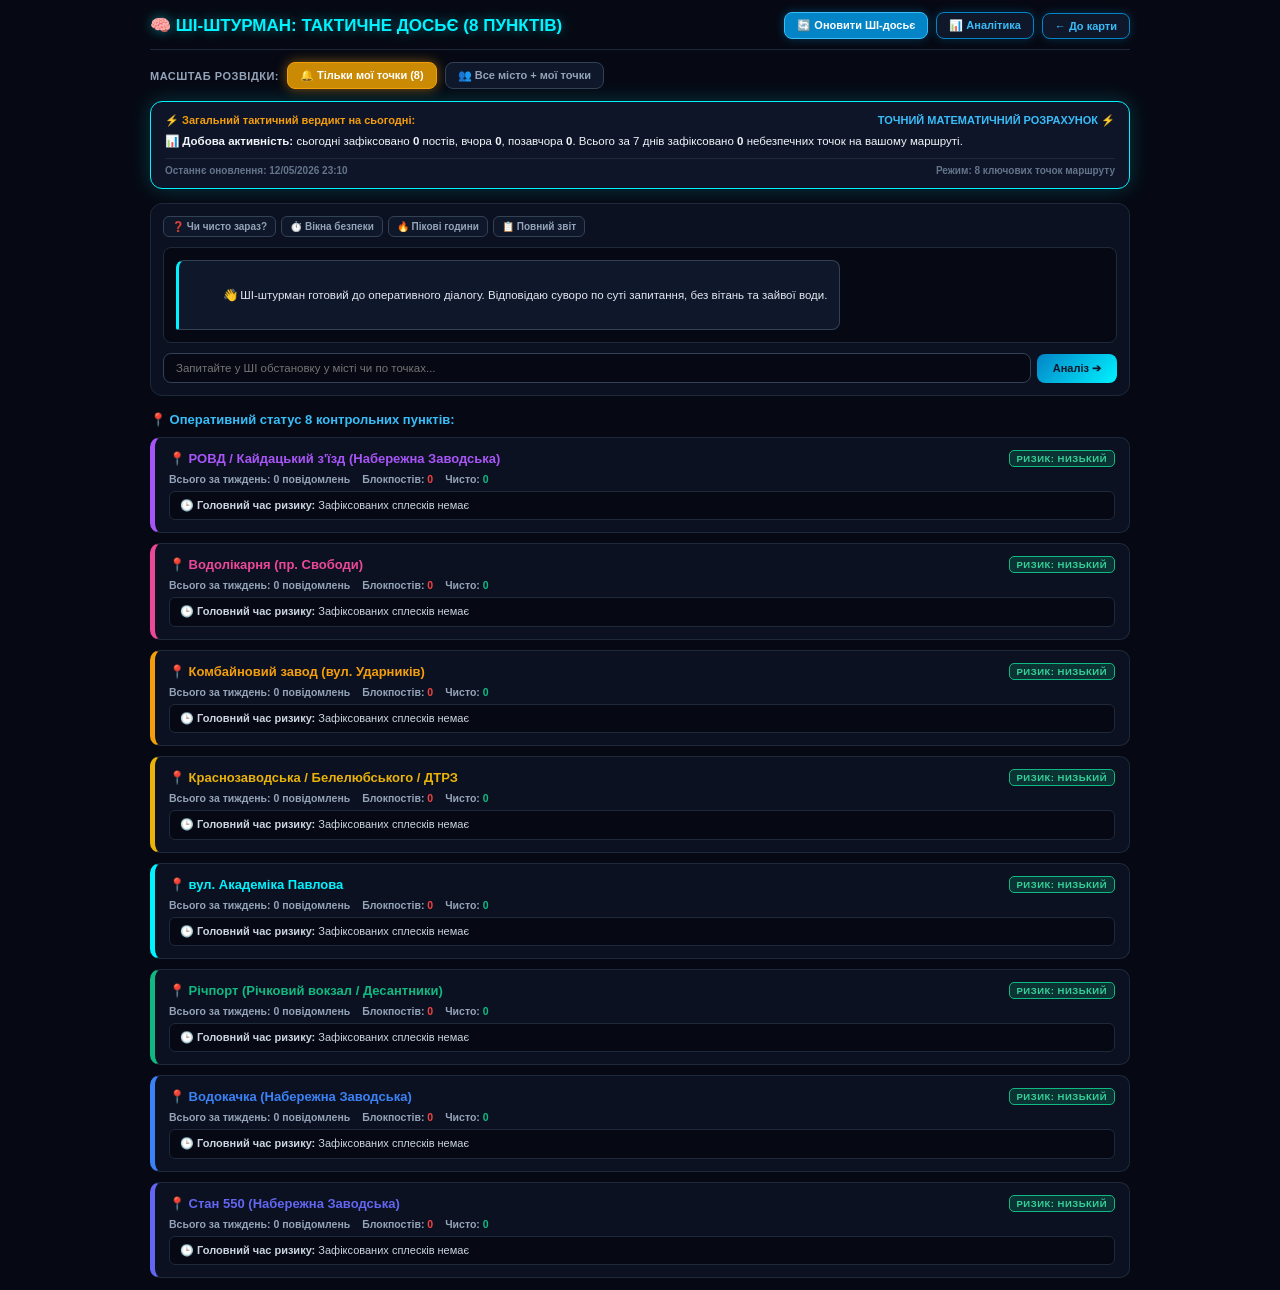
==== dossier.html @ 34578f44 "Update dossier.html" ====
<!DOCTYPE html>
<html lang="uk">
<head>
  <meta charset="UTF-8">
  <meta name="viewport" content="width=device-width, initial-scale=1.0">
  <title>ШІ-Штурман: Тактичне досьє — Дніпро</title>
  <style>
    * { margin: 0; padding: 0; box-sizing: border-box; }
    body {
      background: #060913;
      color: #e2e8f0;
      font-family: -apple-system, BlinkMacSystemFont, "Segoe UI", Roboto, sans-serif;
      padding: 12px;
      min-height: 100vh;
    }
    .container { max-width: 980px; margin: 0 auto; }

    /* ШАПКА */
    .hud-header {
      display: flex;
      justify-content: space-between;
      align-items: center;
      margin-bottom: 12px;
      border-bottom: 1px solid #1e293b;
      padding-bottom: 10px;
      flex-wrap: wrap;
      gap: 8px;
    }
    .hud-title {
      font-size: 17px;
      font-weight: 900;
      color: #00f3ff;
      text-shadow: 0 0 12px rgba(0, 243, 255, 0.45);
      display: flex;
      align-items: center;
      gap: 8px;
    }
    .head-actions {
      display: flex;
      gap: 8px;
      align-items: center;
      flex-wrap: wrap;
    }
    .btn-head-act {
      background: #0284c7;
      color: #fff;
      border: 1px solid #38bdf8;
      padding: 6px 12px;
      border-radius: 8px;
      font-size: 11px;
      font-weight: 800;
      cursor: pointer;
      box-shadow: 0 0 10px rgba(2, 132, 199, 0.4);
      transition: all 0.2s;
    }
    .btn-head-act:hover { background: #0369a1; }
    .btn-head-nav {
      background: #0f172a;
      color: #38bdf8;
      border: 1px solid #0284c7;
      padding: 6px 12px;
      border-radius: 8px;
      text-decoration: none;
      font-size: 11px;
      font-weight: 700;
      box-shadow: 0 0 10px rgba(2, 132, 199, 0.3);
      transition: all 0.2s;
    }
    .btn-head-nav:hover { background: #0284c7; color: #fff; }

    /* ПЕРЕМИКАЧ МАСШТАБУ РОЗВІДКИ */
    .scale-bar {
      display: flex;
      align-items: center;
      gap: 8px;
      margin-bottom: 12px;
      flex-wrap: wrap;
    }
    .scale-lbl {
      font-size: 11px;
      font-weight: 900;
      color: #94a3b8;
      letter-spacing: 0.5px;
    }
    .btn-scale-toggle {
      background: #0f172a;
      border: 1px solid #334155;
      color: #94a3b8;
      padding: 6px 12px;
      border-radius: 8px;
      font-size: 11px;
      font-weight: 800;
      cursor: pointer;
      transition: all 0.2s;
    }
    .btn-scale-toggle.active {
      background: #ca8a04;
      border-color: #f59e0b;
      color: #ffffff;
      box-shadow: 0 0 12px rgba(245, 158, 11, 0.5);
    }

    /* БАНЕР ВЕРДИКТУ */
    .verdict-banner {
      background: rgba(15, 23, 42, 0.95);
      border: 1.5px solid #00f3ff;
      border-radius: 12px;
      padding: 12px 14px;
      margin-bottom: 14px;
      box-shadow: 0 0 20px rgba(0, 243, 255, 0.2);
    }
    .verdict-top {
      display: flex;
      justify-content: space-between;
      align-items: center;
      font-size: 11px;
      font-weight: 900;
      margin-bottom: 6px;
      flex-wrap: wrap;
      gap: 6px;
    }
    .verdict-tag { color: #f59e0b; }
    .verdict-calc { color: #38bdf8; text-transform: uppercase; }
    .verdict-body {
      font-size: 11.5px;
      line-height: 1.5;
      color: #f1f5f9;
      margin-bottom: 8px;
    }
    .verdict-foot {
      display: flex;
      justify-content: space-between;
      font-size: 10px;
      font-weight: 700;
      color: #64748b;
      border-top: 1px solid #1e293b;
      padding-top: 6px;
    }

    /* ЧАТ З ШІ */
    .dossier-chat-card {
      background: #0b1120;
      border: 1px solid #1e293b;
      border-radius: 12px;
      padding: 12px;
      margin-bottom: 16px;
      display: flex;
      flex-direction: column;
      gap: 10px;
    }
    .chat-history-box {
      background: #060913;
      border: 1px solid #1e293b;
      border-radius: 8px;
      padding: 12px;
      max-height: 380px;
      overflow-y: auto;
      display: flex;
      flex-direction: column;
      gap: 8px;
    }
    .chat-bubble {
      padding: 8px 12px;
      border-radius: 8px;
      font-size: 11.5px;
      line-height: 1.5;
      max-width: 94%;
      white-space: pre-wrap;
      word-break: break-word;
    }
    .chat-bubble.user {
      align-self: flex-end;
      background: #0284c7;
      color: #fff;
      font-weight: 700;
      border-bottom-right-radius: 2px;
    }
    .chat-bubble.bot {
      align-self: flex-start;
      background: #0f172a;
      color: #e2e8f0;
      border: 1px solid #334155;
      border-left: 3px solid #00f3ff;
      border-bottom-left-radius: 2px;
    }
    .chat-bubble.bot.loading {
      color: #38bdf8;
      font-style: italic;
    }

    .chat-input-row {
      display: flex;
      gap: 6px;
      align-items: center;
    }
    .chat-input {
      flex: 1;
      background: #060913;
      border: 1px solid #334155;
      border-radius: 8px;
      color: #fff;
      padding: 8px 12px;
      font-size: 11.5px;
      outline: none;
    }
    .chat-input:focus { border-color: #00f3ff; }
    .btn-chat-send {
      background: linear-gradient(135deg, #0284c7 0%, #00f3ff 100%);
      border: none;
      color: #0f172a;
      padding: 8px 16px;
      border-radius: 8px;
      font-size: 11px;
      font-weight: 900;
      cursor: pointer;
      flex-shrink: 0;
    }

    .quick-chips-row {
      display: flex;
      gap: 5px;
      flex-wrap: wrap;
    }
    .quick-chip {
      background: #0f172a;
      border: 1px solid #334155;
      color: #94a3b8;
      padding: 4px 8px;
      border-radius: 6px;
      font-size: 10px;
      font-weight: 700;
      cursor: pointer;
      transition: all 0.15s;
    }
    .quick-chip:hover {
      border-color: #00f3ff;
      color: #00f3ff;
    }

    /* СПИСОК ТОЧОК МАРШРУТУ */
    .checkpoint-cards-list {
      display: flex;
      flex-direction: column;
      gap: 10px;
      margin-top: 10px;
    }
    .cp-card {
      background: #0b1120;
      border: 1px solid #1e293b;
      border-radius: 10px;
      padding: 12px 14px;
      border-left: 5px solid #00f3ff;
      display: flex;
      flex-direction: column;
      gap: 6px;
    }
    .cp-card-top {
      display: flex;
      justify-content: space-between;
      align-items: center;
      flex-wrap: wrap;
      gap: 6px;
    }
    .cp-card-title {
      font-size: 13px;
      font-weight: 900;
      color: #f8fafc;
    }
    .cp-risk-badge {
      font-size: 9.5px;
      font-weight: 900;
      padding: 2px 7px;
      border-radius: 5px;
      text-transform: uppercase;
      letter-spacing: 0.5px;
    }
    .risk-low { background: rgba(16, 185, 129, 0.2); color: #34d399; border: 1px solid #10b981; }
    .risk-mid { background: rgba(245, 158, 11, 0.2); color: #fbbf24; border: 1px solid #f59e0b; }
    .risk-high { background: rgba(239, 68, 68, 0.25); color: #f87171; border: 1px solid #ef4444; }

    .cp-stats-row {
      display: flex;
      gap: 12px;
      font-size: 10.5px;
      color: #94a3b8;
      font-weight: 700;
      flex-wrap: wrap;
    }
    .cp-peak-info {
      font-size: 11px;
      color: #cbd5e1;
      background: #060913;
      padding: 6px 10px;
      border-radius: 6px;
      border: 1px solid #1e293b;
      line-height: 1.4;
    }
  </style>
</head>
<body>
  <div class="container">
    <!-- ШАПКА -->
    <div class="hud-header">
      <div class="hud-title">🧠 ШІ-ШТУРМАН: ТАКТИЧНЕ ДОСЬЄ (8 ПУНКТІВ)</div>
      <div class="head-actions">
        <button class="btn-head-act" onclick="generateDossier(true)">🔄 Оновити ШІ-досьє</button>
        <a href="stats.html" class="btn-head-nav">📊 Аналітика</a>
        <a href="index.html" class="btn-head-nav">← До карти</a>
      </div>
    </div>

    <!-- МАСШТАБ РОЗВІДКИ -->
    <div class="scale-bar">
      <span class="scale-lbl">МАСШТАБ РОЗВІДКИ:</span>
      <button id="btnScaleRoute" class="btn-scale-toggle active" onclick="setScaleMode('route')">🔔 Тільки мої точки (8)</button>
      <button id="btnScaleCity" class="btn-scale-toggle" onclick="setScaleMode('city')">👥 Все місто + мої точки</button>
    </div>

    <!-- БАНЕР ЗАГАЛЬНОГО ВЕРДИКТУ -->
    <div class="verdict-banner">
      <div class="verdict-top">
        <span class="verdict-tag">⚡ Загальний тактичний вердикт на сьогодні:</span>
        <span class="verdict-calc">ТОЧНИЙ МАТЕМАТИЧНИЙ РОЗРАХУНОК ⚡</span>
      </div>
      <div id="verdictText" class="verdict-body">
        ⏳ Завантаження та розрахунок розвідданих...
      </div>
      <div class="verdict-foot">
        <span id="verdictTime">Останнє оновлення: --:--</span>
        <span id="verdictScope">Режим: 8 ключових точок маршруту</span>
      </div>
    </div>

    <!-- ІНТЕРАКТИВНИЙ ДІАЛОГ -->
    <div class="dossier-chat-card">
      <div class="quick-chips-row">
        <span class="quick-chip" onclick="sendQuickQuestion('Чи є засідки на моєму шляху зараз?')">❓ Чи чисто зараз?</span>
        <span class="quick-chip" onclick="sendQuickQuestion('Коли сьогодні найбезпечніше їхати?')">⏱️ Вікна безпеки</span>
        <span class="quick-chip" onclick="sendQuickQuestion('Які години пікового ризику на моєму маршруті?')">🔥 Пікові години</span>
        <span class="quick-chip" onclick="sendQuickQuestion('Дай повний розгорнутий тактичний звіт')">📋 Повний звіт</span>
      </div>

      <div class="chat-history-box" id="chatHistoryBox">
        <div class="chat-bubble bot">
          👋 ШІ-штурман готовий до оперативного діалогу. Відповідаю суворо по суті запитання, без вітань та зайвої води.
        </div>
      </div>

      <div class="chat-input-row">
        <input type="text" id="chatInput" class="chat-input" placeholder="Запитайте у ШІ обстановку у місті чи по точках..." onkeydown="if(event.key==='Enter') submitDossierChat()">
        <button class="btn-chat-send" onclick="submitDossierChat()">Аналіз ➔</button>
      </div>
    </div>

    <!-- 8 КЛЮЧОВИХ ТОЧОК МАРШРУТУ -->
    <div style="font-size:13px; font-weight:900; color:#38bdf8; margin:16px 0 8px;">
      📍 Оперативний статус 8 контрольних пунктів:
    </div>
    <div class="checkpoint-cards-list" id="checkpointCardsList"></div>
  </div>

  <script>
    const SECRET_KEY_HASH = "570984";
    const _VAULT_PREFIX = String.fromCharCode(65, 81, 46, 65, 98, 56, 82, 78, 54);

    const _VAULT_SHARDS = [
      ["I7GflB4phTHSa5jvsW", "72AcfGr11sjs1_hoz2-cwWvPvg"],
      ["JwJ0Vv6CzHDVFUo7BE", "ScSuZXXQ8nFcYU8_oyv5iMm5tg"],
      ["LV4FxthvBzZ3jap4gw", "ZRxUMdBofAY_ubrTUC3dsdQQWQ"],
      ["I02tModc-D4lUWmEOQ", "2V1aPe3gzgN9gVMepbaPTc32cg"],
      ["KlNja949szwleDzx6R", "vIVPxDxF4KhzayCXniYITnzf2Q"],
      ["KBaApbKgeUAX1lkLe9", "T9pg3squvGcd3Uy3xIZUeJ3O0Q"],
      ["LzCqOOJsr3_hlGuSSE", "ubUqSguaqoCKNibeZBYG2o_Z1Q"],
      ["Iacer5GOxzeOfSc5H_", "SFPmB7y6xz-HXGE_aP8fBnipUw"],
      ["LV84HLeL7c8CXmqSXl", "vyDa4M-1uqkQT-LlJpDgJ3sfqA"],
      ["I2d17d2VpDXpzxEPKh", "tzBWtRt4bN62lifvrufLg3dptg"]
    ];

    function verifyGeminiAuthorization(forcePrompt = false) {
      const savedAuth = localStorage.getItem("radar_gemini_unlocked");
      if (savedAuth === SECRET_KEY_HASH && !forcePrompt) return true;
      const entered = prompt("🔐 Введіть пароль для активації ШІ-штурмана:\n(Підказка: телефон батьків)");
      if (entered === SECRET_KEY_HASH) {
        localStorage.setItem("radar_gemini_unlocked", SECRET_KEY_HASH);
        return true;
      } else if (entered !== null) {
        alert("❌ Невірний пароль! Доступ до ШІ заблоковано.");
      }
      return false;
    }

    function getDecryptedGeminiPool() {
      if (localStorage.getItem("radar_gemini_unlocked") !== SECRET_KEY_HASH) return [];
      const builtins = _VAULT_SHARDS.map(shard => _VAULT_PREFIX + shard.join(''));
      const rawStored = localStorage.getItem("gemini_api_key") || "";
      const customKeys = rawStored.split(/[,;\s]+/).map(k => k.trim()).filter(k => k.length > 20);
      return [...new Set([...builtins, ...customKeys])];
    }

    const FIREBASE_ARCHIVE_URL = "https://dnepr-radar-2026-alexx-default-rtdb.europe-west1.firebasedatabase.app/stats_archive.json";
    let rawArchive = [];
    let scaleMode = localStorage.getItem("dossier_scale_mode") || "route";

    const TARGET_CHECKPOINTS = [
      { id: "kaidak_rovd", name: "РОВД / Кайдацький з'їзд", fullName: "РОВД / Кайдацький з'їзд (Набережна Заводська)", regex: /(?:кайдак|кайдацька|з'їзд.*кайдак|съезд.*кайдак|ровд.*заводськ)/i, color: "#a855f7" },
      { id: "vodolechebnitsa", name: "Водолікарня", fullName: "Водолікарня (пр. Свободи)", regex: /(?:водолечеб|водолікарн|водогрязелечеб)/i, color: "#ec4899" },
      { id: "kombainoviy", name: "Комбайновий", fullName: "Комбайновий завод (вул. Ударників)", regex: /(?:комбайн|ударник)/i, color: "#f59e0b" },
      { id: "krasnozavodska", name: "Краснозаводська", fullName: "Краснозаводська / Белелюбського / ДТРЗ", regex: /(?:белелюб|краснозавод|дтрз)/i, color: "#eab308" },
      { id: "pavlova", name: "вул. Павлова", fullName: "вул. Академіка Павлова", regex: /(?:академика\s*павлова|академіка\s*павлова|\bпавлова\b)/i, color: "#00f3ff" },
      { id: "rechport", name: "Річпорт", fullName: "Річпорт (Річковий вокзал / Десантники)", regex: /(?:речпорт|річпорт|речной\s*вокзал|річковий\s*вокзал|десантник)/i, color: "#10b981" },
      { id: "vodokachka", name: "Водокачка", fullName: "Водокачка (Набережна Заводська)", regex: /(?:водокачк)/i, color: "#3b82f6" },
      { id: "stan_550", name: "Стан 550", fullName: "Стан 550 (Набережна Заводська)", regex: /(?:стан\s*550|стан550)/i, color: "#6366f1" }
    ];

    function isArchiveSpam(text) {
      if (!text) return false;
      const t = text.toLowerCase();
      const spamWords = [
        "поддержите", "поддержка", "покупка бота", "покупка", "репост",
        "сделайте репост", "пригласите друзей", "поделитесь ссылкой",
        "продолжать работу", "улучшать функционал", "развивать проект",
        "ссылка на бота", "описании группы", "описании канала", "группа вам полезна",
        "напоминаем", "у нас есть бот", "бот с картой", "пробный доступ",
        "события живут", "метки появляются", "без отдельных приложений",
        "бесплатный пробный", "подписчик", "всё прямо в telegram",
        "наш бот", "t.me/", "http://", "https://"
      ];
      return spamWords.some(w => t.includes(w));
    }

    function checkIsReportClean(rep) {
      if (!rep) return false;
      if (rep.is_clean === true) return true;
      const txt = ((rep.text || "") + " " + (rep.raw_text || "")).toLowerCase();
      if (/(?:не\s*норм|не\s*чисто|не\s*спок)/i.test(txt)) return false;
      return /(?:чисто|спокійно|спокойно|зелено|вільно|свободно|пусто|\bнорм\b|\bнормально\b|\bнормик\b)/i.test(txt);
    }

    function setScaleMode(mode) {
      scaleMode = mode;
      localStorage.setItem("dossier_scale_mode", mode);
      document.getElementById("btnScaleRoute").classList.toggle("active", mode === 'route');
      document.getElementById("btnScaleCity").classList.toggle("active", mode === 'city');
      document.getElementById("verdictScope").innerText = mode === 'route' ? "Режим: 8 ключових точок маршруту" : "Режим: Все місто + мій маршрут";
      calculateTacticalVerdict();
      renderCheckpointCards();
    }

    async function executeGemini(promptText) {
      if (!verifyGeminiAuthorization()) throw new Error("ШІ заблоковано.");
      const apiKeys = getDecryptedGeminiPool();
      if (apiKeys.length === 0) throw new Error("Немає доступних ключів Gemini.");

      const models = ['gemini-3.8-flash', 'gemini-3.5-flash-lite', 'gemini-3.5-flash'];
      let lastErr = null;

      for (const k of apiKeys) {
        for (const m of models) {
          try {
            const controller = new AbortController();
            const timeoutId = setTimeout(() => controller.abort(), 8000);
            const url = `https://generativelanguage.googleapis.com/v1beta/models/${m}:generateContent?key=${k}`;
            const res = await fetch(url, {
              method: "POST",
              headers: { "Content-Type": "application/json" },
              body: JSON.stringify({
                contents: [{ role: "user", parts: [{ text: promptText }] }],
                generationConfig: { temperature: 0.15 }
              }),
              signal: controller.signal
            });
            clearTimeout(timeoutId);
            if (res.ok) {
              const data = await res.json();
              const reply = data.candidates?.[0]?.content?.parts?.[0]?.text;
              if (reply) return { model: m, reply: reply };
            } else {
              const errObj = await res.json().catch(() => ({}));
              lastErr = errObj.error?.message || `HTTP ${res.status}`;
            }
          } catch(e) {
            lastErr = e.name === 'AbortError' ? 'Таймаут (8с)' : e.message;
          }
        }
      }
      throw new Error(lastErr || "Вичерпано ліміт ключів.");
    }

    function calculateTacticalVerdict() {
      const now = Date.now();
      const nowDate = new Date();
      const todayStart = new Date(nowDate.getFullYear(), nowDate.getMonth(), nowDate.getDate()).getTime();
      const yesterdayStart = todayStart - 86400000;
      const beforeYesterdayStart = todayStart - 86400000 * 2;
      const weekStart = todayStart - 86400000 * 6;

      const validDangerReports = rawArchive.filter(r => !checkIsReportClean(r));

      let relevantReports = validDangerReports;
      if (scaleMode === 'route') {
        relevantReports = validDangerReports.filter(r => {
          const txt = ((r.text || "") + " " + (r.address || "")).toLowerCase();
          return TARGET_CHECKPOINTS.some(t => t.regex.test(txt));
        });
      }

      const todayReports = relevantReports.filter(r => r.time >= todayStart);
      const yesterdayReports = relevantReports.filter(r => r.time >= yesterdayStart && r.time < todayStart);
      const beforeYesterdayReports = relevantReports.filter(r => r.time >= beforeYesterdayStart && r.time < yesterdayStart);
      const weekReports = relevantReports.filter(r => r.time >= weekStart);

      document.getElementById("verdictText").innerHTML = `
        📊 <b>Добова активність:</b> сьогодні зафіксовано <b>${todayReports.length}</b> постів, вчора <b>${yesterdayReports.length}</b>, позавчора <b>${beforeYesterdayReports.length}</b>. 
        Всього за 7 днів зафіксовано <b>${weekReports.length}</b> небезпечних точок ${scaleMode === 'route' ? 'на вашому маршруті' : 'по всьому місту'}.
      `;

      const d = new Date();
      const timeStr = String(d.getHours()).padStart(2, '0') + ":" + String(d.getMinutes()).padStart(2, '0');
      const dateStr = d.toLocaleDateString([], { day:'2-digit', month:'2-digit', year:'numeric' });
      document.getElementById("verdictTime").innerText = `Останнє оновлення: ${dateStr} ${timeStr}`;
    }

    function renderCheckpointCards() {
      const listEl = document.getElementById("checkpointCardsList");
      if (!listEl) return;
      listEl.innerHTML = "";

      const now = Date.now();
      const weekStart = now - (7 * 86400000);

      TARGET_CHECKPOINTS.forEach(t => {
        const matches = rawArchive.filter(r => {
          if (r.time < weekStart) return false;
          const txt = ((r.text || "") + " " + (r.address || "")).toLowerCase();
          return t.regex.test(txt);
        });

        const dangerMatches = matches.filter(r => !checkIsReportClean(r));
        const totalDanger = dangerMatches.length;

        let riskLevel = "НИЗЬКИЙ";
        let riskClass = "risk-low";
        if (totalDanger >= 8) {
          riskLevel = "ВИСОКИЙ";
          riskClass = "risk-high";
        } else if (totalDanger >= 3) {
          riskLevel = "СЕРЕДНІЙ";
          riskClass = "risk-mid";
        }

        const hourDistribution = new Array(24).fill(0);
        dangerMatches.forEach(r => {
          const h = new Date(r.time).getHours();
          hourDistribution[h]++;
        });

        let peakH = -1, peakV = 0;
        hourDistribution.forEach((cnt, idx) => {
          if (cnt > peakV) { peakV = cnt; peakH = idx; }
        });

        const peakDisplay = peakV > 0 
          ? `${String(peakH).padStart(2,'0')}:00–${String((peakH+1)%24).padStart(2,'0')}:00 (фіксацій: ${peakV})` 
          : "Зафіксованих сплесків немає";

        listEl.innerHTML += `
          <div class="cp-card" style="border-left-color:${t.color};">
            <div class="cp-card-top">
              <span class="cp-card-title" style="color:${t.color};">📍 ${t.fullName}</span>
              <span class="cp-risk-badge ${riskClass}">РИЗИК: ${riskLevel}</span>
            </div>
            <div class="cp-stats-row">
              <span>Всього за тиждень: <b>${matches.length}</b> повідомлень</span>
              <span>Блокпостів: <b style="color:#ef4444;">${totalDanger}</b></span>
              <span>Чисто: <b style="color:#10b981;">${matches.length - totalDanger}</b></span>
            </div>
            <div class="cp-peak-info">
              🕒 <b>Головний час ризику:</b> ${peakDisplay}
            </div>
          </div>
        `;
      });
    }

    function sendQuickQuestion(txt) {
      document.getElementById("chatInput").value = txt;
      submitDossierChat();
    }

    async function submitDossierChat() {
      const input = document.getElementById("chatInput");
      const userQuestion = input.value.trim();
      if (!userQuestion) return;

      input.value = "";
      const chatBox = document.getElementById("chatHistoryBox");

      const userBubble = document.createElement("div");
      userBubble.className = "chat-bubble user";
      userBubble.innerText = userQuestion;
      chatBox.appendChild(userBubble);

      const loadingBubble = document.createElement("div");
      loadingBubble.className = "chat-bubble bot loading";
      loadingBubble.innerText = "🧠 ШІ аналізує дорожню ситуацію...";
      chatBox.appendChild(loadingBubble);
      chatBox.scrollTop = chatBox.scrollHeight;

      const isFullReportRequested = /(?:повний\s*звіт|детальн|розгорнут|полный\s*отчет|подробн|все\s*подробн|полную\s*картину)/i.test(userQuestion);

      const now = Date.now();
      const todayStart = new Date(new Date().getFullYear(), new Date().getMonth(), new Date().getDate()).getTime();
      const recentReports = rawArchive.slice(-30).reverse().map(r => {
        const d = new Date(r.time);
        const tStr = String(d.getHours()).padStart(2, '0') + ":" + String(d.getMinutes()).padStart(2, '0');
        return `[${tStr}] ${checkIsReportClean(r) ? 'ЧИСТО' : 'БЛОКПОСТ'}: "${r.text || r.raw_text || ''}" (${r.address || ''})`;
      }).join('\n');

      let streetSummary = "";
      TARGET_CHECKPOINTS.forEach(t => {
        const pts = rawArchive.filter(r => !checkIsReportClean(r) && t.regex.test(((r.text||'') + ' ' + (r.address||'')).toLowerCase()));
        const todayPts = pts.filter(r => r.time >= todayStart);
        streetSummary += `• ${t.name}: сьогодні=${todayPts.length}, за тиждень=${pts.length}\n`;
      });

      let systemPrompt = "";

      if (isFullReportRequested) {
        systemPrompt = `
Ти — тактичний дорожній штурман Дніпра.
Користувач явно попросив ПОВНИЙ ЗВІТ.
Надай структурований тактичний рапорт (Ранішній пік, денне вікно затишшя, вечірній сплеск, аналіз 8 точок маршруту водія).

СТАТИСТИКА 8 ТОЧОК МАРШРУТУ:
${streetSummary}

ОСТАННІ 30 ПОВІДОМЛЕНЬ:
${recentReports}

ЗАПИТ:
"${userQuestion}"
        `;
      } else {
        systemPrompt = `
Ти — оперативний дорожній штурман міста Дніпро.
РЕЖИМ: ЖИВИЙ ДІАЛОГ БЕЗ ВОДИ.

СУВОРІ ПРАВИЛА:
1. КАТЕГОРИЧНО ЗАБОРОНЕНО писати вітання («Вітаю, водію», «На зв'язку»), вказувати версію моделі («Gemini 3.8»), поточний час запиту чи вступні фрази («Проводжу розбір...», «Нижче наведено аналіз...»).
2. ВІДПОВІДАЙ СТРОГО ПО СУТІ: максимум 1–3 коротких, чітких речення.
3. Якщо запитують «чи повне затишшя?», «чи чисто?», «чи є пости?» — одразу дай пряму конкретну відповідь (Так чи Ні), назви точну кількість зафіксованих постів на маршруті та найближчий часовий проміжок ризику.
4. Ніяких списків піків, якщо про них прямо не запитали.

СТАТИСТИКА 8 ТОЧОК МАРШРУТУ ВОДІЯ:
${streetSummary}

ОСТАННІ ПОВІДОМЛЕННЯ:
${recentReports}

ЗАПИТАННЯ ВОДІЯ:
"${userQuestion}"
        `;
      }

      try {
        const result = await executeGemini(systemPrompt);
        loadingBubble.className = "chat-bubble bot";
        loadingBubble.innerText = result.reply.trim();
        chatBox.scrollTop = chatBox.scrollHeight;
      } catch (err) {
        loadingBubble.className = "chat-bubble bot";
        loadingBubble.innerHTML = `<span style="color:#ef4444;">⚠️ ${err.message}</span>`;
        chatBox.scrollTop = chatBox.scrollHeight;
      }
    }

    async function generateDossier(isManual = false) {
      if (isManual) {
        document.getElementById("verdictText").innerHTML = "⏳ Оновлення розвідданих та тактичного вердикту...";
      }
      await loadArchiveData();
      calculateTacticalVerdict();
      renderCheckpointCards();
    }

    async function loadArchiveData() {
      try {
        const res = await fetch(`${FIREBASE_ARCHIVE_URL}?t=${Date.now()}`);
        if (res.ok) {
          const data = await res.json();
          rawArchive = data ? Object.entries(data).map(([k, v]) => ({ _fbKey: k, ...v })).filter(x => x && x.time && !isArchiveSpam(x.text || x.raw_text || "")) : [];
        }
      } catch (e) {
        rawArchive = [];
      }
    }

    loadArchiveData().then(() => {
      calculateTacticalVerdict();
      renderCheckpointCards();
    });
  </script>
</body>
</html>
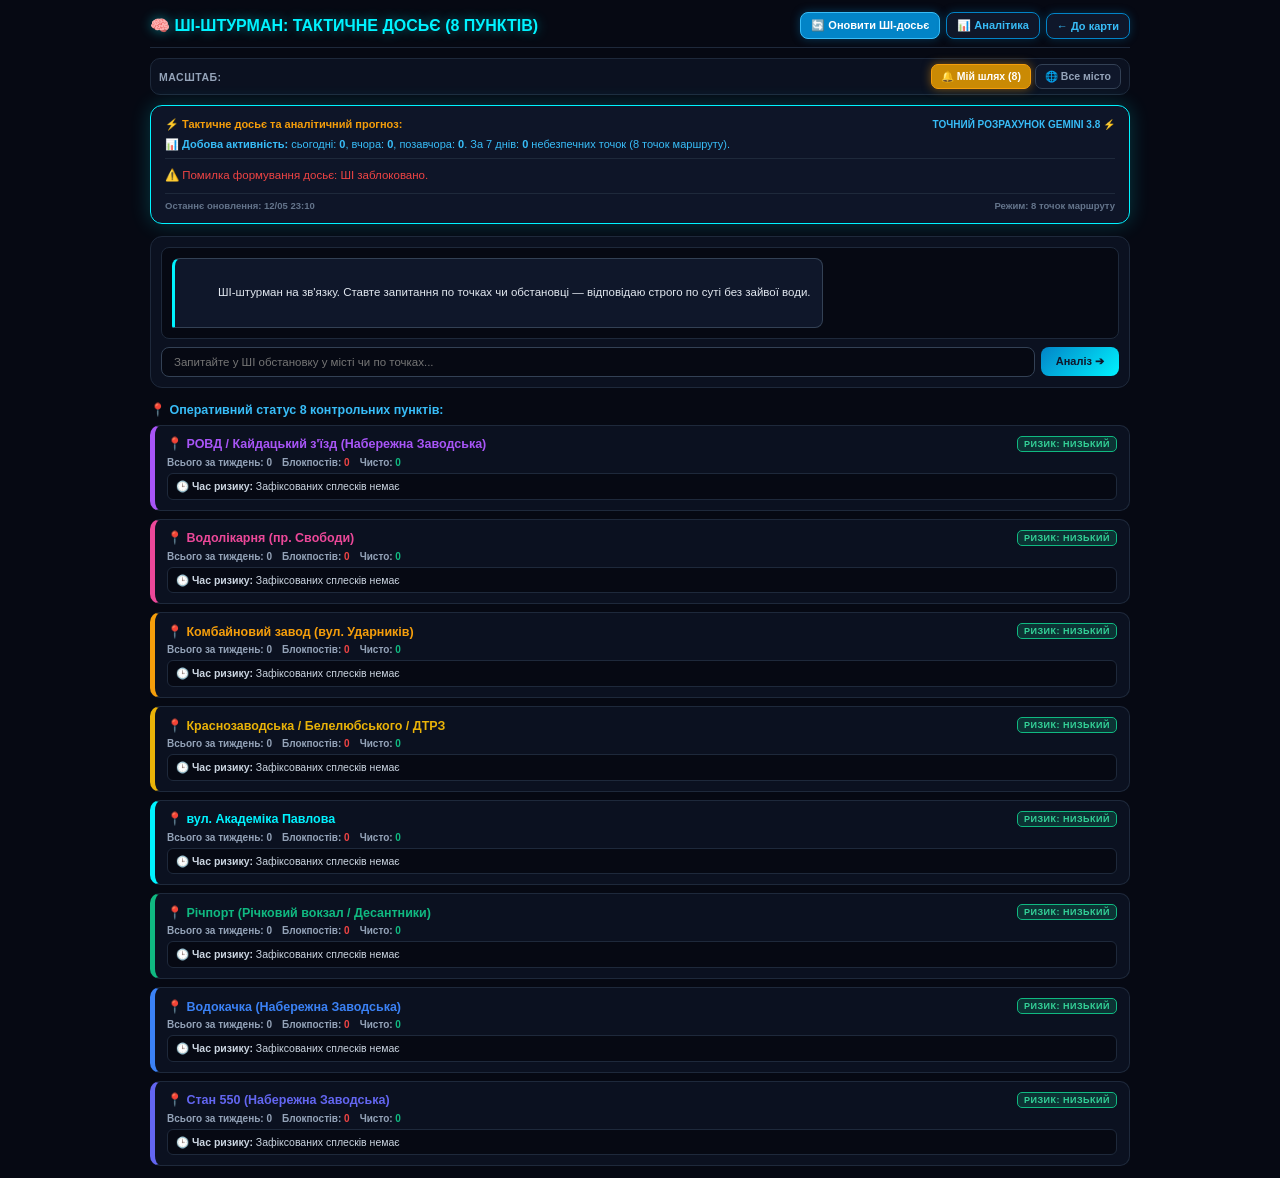
==== commit 25f81d0f: "Update dossier.html" ====
--- a/dossier.html
+++ b/dossier.html
@@ -2,7 +2,7 @@
 <html lang="uk">
 <head>
   <meta charset="UTF-8">
-  <meta name="viewport" content="width=device-width, initial-scale=1.0">
+  <meta name="viewport" content="width=device-width, initial-scale=1.0, maximum-scale=1.0, user-scalable=no, viewport-fit=cover">
   <title>ШІ-Штурман: Тактичне досьє — Дніпро</title>
   <style>
     * { margin: 0; padding: 0; box-sizing: border-box; }
@@ -20,24 +20,24 @@
       display: flex;
       justify-content: space-between;
       align-items: center;
-      margin-bottom: 12px;
+      margin-bottom: 10px;
       border-bottom: 1px solid #1e293b;
-      padding-bottom: 10px;
+      padding-bottom: 8px;
       flex-wrap: wrap;
-      gap: 8px;
+      gap: 6px;
     }
     .hud-title {
-      font-size: 17px;
+      font-size: 16px;
       font-weight: 900;
       color: #00f3ff;
       text-shadow: 0 0 12px rgba(0, 243, 255, 0.45);
       display: flex;
       align-items: center;
-      gap: 8px;
+      gap: 6px;
     }
     .head-actions {
       display: flex;
-      gap: 8px;
+      gap: 6px;
       align-items: center;
       flex-wrap: wrap;
     }
@@ -45,7 +45,7 @@
       background: #0284c7;
       color: #fff;
       border: 1px solid #38bdf8;
-      padding: 6px 12px;
+      padding: 6px 10px;
       border-radius: 8px;
       font-size: 11px;
       font-weight: 800;
@@ -58,7 +58,7 @@
       background: #0f172a;
       color: #38bdf8;
       border: 1px solid #0284c7;
-      padding: 6px 12px;
+      padding: 6px 10px;
       border-radius: 8px;
       text-decoration: none;
       font-size: 11px;
@@ -68,45 +68,58 @@
     }
     .btn-head-nav:hover { background: #0284c7; color: #fff; }
 
-    /* ПЕРЕМИКАЧ МАСШТАБУ РОЗВІДКИ */
+    /* МАСШТАБ РОЗВІДКИ: СТРОГО В ОДИН РЯДОК */
     .scale-bar {
       display: flex;
       align-items: center;
-      gap: 8px;
-      margin-bottom: 12px;
-      flex-wrap: wrap;
+      justify-content: space-between;
+      margin-bottom: 10px;
+      gap: 6px;
+      flex-wrap: nowrap;
+      background: #0b1120;
+      border: 1px solid #1e293b;
+      padding: 5px 8px;
+      border-radius: 10px;
     }
     .scale-lbl {
-      font-size: 11px;
+      font-size: 10.5px;
       font-weight: 900;
       color: #94a3b8;
       letter-spacing: 0.5px;
+      white-space: nowrap;
+      flex-shrink: 0;
+    }
+    .scale-btns-wrap {
+      display: flex;
+      gap: 4px;
+      flex-shrink: 0;
     }
     .btn-scale-toggle {
       background: #0f172a;
       border: 1px solid #334155;
       color: #94a3b8;
-      padding: 6px 12px;
-      border-radius: 8px;
-      font-size: 11px;
+      padding: 5px 9px;
+      border-radius: 7px;
+      font-size: 10.5px;
       font-weight: 800;
       cursor: pointer;
+      white-space: nowrap;
       transition: all 0.2s;
     }
     .btn-scale-toggle.active {
       background: #ca8a04;
       border-color: #f59e0b;
       color: #ffffff;
-      box-shadow: 0 0 12px rgba(245, 158, 11, 0.5);
-    }
-
-    /* БАНЕР ВЕРДИКТУ */
+      box-shadow: 0 0 10px rgba(245, 158, 11, 0.5);
+    }
+
+    /* БАНЕР ТАКТИЧНОГО ДОСЬЄ */
     .verdict-banner {
       background: rgba(15, 23, 42, 0.95);
       border: 1.5px solid #00f3ff;
       border-radius: 12px;
       padding: 12px 14px;
-      margin-bottom: 14px;
+      margin-bottom: 12px;
       box-shadow: 0 0 20px rgba(0, 243, 255, 0.2);
     }
     .verdict-top {
@@ -120,51 +133,61 @@
       gap: 6px;
     }
     .verdict-tag { color: #f59e0b; }
-    .verdict-calc { color: #38bdf8; text-transform: uppercase; }
+    .verdict-calc { color: #38bdf8; text-transform: uppercase; font-size: 10px; }
+    .verdict-math-strip {
+      font-size: 11px;
+      color: #38bdf8;
+      margin-bottom: 8px;
+      padding-bottom: 6px;
+      border-bottom: 1px solid #1e293b;
+      line-height: 1.4;
+    }
     .verdict-body {
       font-size: 11.5px;
-      line-height: 1.5;
+      line-height: 1.55;
       color: #f1f5f9;
-      margin-bottom: 8px;
+      white-space: pre-wrap;
+      word-break: break-word;
     }
     .verdict-foot {
       display: flex;
       justify-content: space-between;
-      font-size: 10px;
+      font-size: 9.5px;
       font-weight: 700;
       color: #64748b;
       border-top: 1px solid #1e293b;
       padding-top: 6px;
-    }
-
-    /* ЧАТ З ШІ */
+      margin-top: 8px;
+    }
+
+    /* ДІАЛОГ БЕЗ ЧІПСІВ */
     .dossier-chat-card {
       background: #0b1120;
       border: 1px solid #1e293b;
       border-radius: 12px;
-      padding: 12px;
-      margin-bottom: 16px;
+      padding: 10px;
+      margin-bottom: 14px;
       display: flex;
       flex-direction: column;
-      gap: 10px;
+      gap: 8px;
     }
     .chat-history-box {
       background: #060913;
       border: 1px solid #1e293b;
       border-radius: 8px;
-      padding: 12px;
-      max-height: 380px;
+      padding: 10px;
+      max-height: 320px;
       overflow-y: auto;
       display: flex;
       flex-direction: column;
       gap: 8px;
     }
     .chat-bubble {
-      padding: 8px 12px;
+      padding: 8px 11px;
       border-radius: 8px;
       font-size: 11.5px;
       line-height: 1.5;
-      max-width: 94%;
+      max-width: 95%;
       white-space: pre-wrap;
       word-break: break-word;
     }
@@ -208,7 +231,7 @@
       background: linear-gradient(135deg, #0284c7 0%, #00f3ff 100%);
       border: none;
       color: #0f172a;
-      padding: 8px 16px;
+      padding: 8px 15px;
       border-radius: 8px;
       font-size: 11px;
       font-weight: 900;
@@ -216,43 +239,22 @@
       flex-shrink: 0;
     }
 
-    .quick-chips-row {
-      display: flex;
-      gap: 5px;
-      flex-wrap: wrap;
-    }
-    .quick-chip {
-      background: #0f172a;
-      border: 1px solid #334155;
-      color: #94a3b8;
-      padding: 4px 8px;
-      border-radius: 6px;
-      font-size: 10px;
-      font-weight: 700;
-      cursor: pointer;
-      transition: all 0.15s;
-    }
-    .quick-chip:hover {
-      border-color: #00f3ff;
-      color: #00f3ff;
-    }
-
-    /* СПИСОК ТОЧОК МАРШРУТУ */
+    /* СПИСОК ТОЧОК */
     .checkpoint-cards-list {
       display: flex;
       flex-direction: column;
-      gap: 10px;
-      margin-top: 10px;
+      gap: 8px;
+      margin-top: 8px;
     }
     .cp-card {
       background: #0b1120;
       border: 1px solid #1e293b;
       border-radius: 10px;
-      padding: 12px 14px;
+      padding: 10px 12px;
       border-left: 5px solid #00f3ff;
       display: flex;
       flex-direction: column;
-      gap: 6px;
+      gap: 5px;
     }
     .cp-card-top {
       display: flex;
@@ -262,14 +264,14 @@
       gap: 6px;
     }
     .cp-card-title {
-      font-size: 13px;
+      font-size: 12.5px;
       font-weight: 900;
       color: #f8fafc;
     }
     .cp-risk-badge {
-      font-size: 9.5px;
+      font-size: 9px;
       font-weight: 900;
-      padding: 2px 7px;
+      padding: 2px 6px;
       border-radius: 5px;
       text-transform: uppercase;
       letter-spacing: 0.5px;
@@ -280,17 +282,17 @@
 
     .cp-stats-row {
       display: flex;
-      gap: 12px;
-      font-size: 10.5px;
+      gap: 10px;
+      font-size: 10px;
       color: #94a3b8;
       font-weight: 700;
       flex-wrap: wrap;
     }
     .cp-peak-info {
-      font-size: 11px;
+      font-size: 10.5px;
       color: #cbd5e1;
       background: #060913;
-      padding: 6px 10px;
+      padding: 5px 8px;
       border-radius: 6px;
       border: 1px solid #1e293b;
       line-height: 1.4;
@@ -309,40 +311,38 @@
       </div>
     </div>
 
-    <!-- МАСШТАБ РОЗВІДКИ -->
+    <!-- МАСШТАБ РОЗВІДКИ В ОДИН РЯДОК -->
     <div class="scale-bar">
-      <span class="scale-lbl">МАСШТАБ РОЗВІДКИ:</span>
-      <button id="btnScaleRoute" class="btn-scale-toggle active" onclick="setScaleMode('route')">🔔 Тільки мої точки (8)</button>
-      <button id="btnScaleCity" class="btn-scale-toggle" onclick="setScaleMode('city')">👥 Все місто + мої точки</button>
+      <span class="scale-lbl">МАСШТАБ:</span>
+      <div class="scale-btns-wrap">
+        <button id="btnScaleRoute" class="btn-scale-toggle active" onclick="setScaleMode('route')">🔔 Мій шлях (8)</button>
+        <button id="btnScaleCity" class="btn-scale-toggle" onclick="setScaleMode('city')">🌐 Все місто</button>
+      </div>
     </div>
 
-    <!-- БАНЕР ЗАГАЛЬНОГО ВЕРДИКТУ -->
+    <!-- БАНЕР ТАКТИЧНОГО ДОСЬЄ -->
     <div class="verdict-banner">
       <div class="verdict-top">
-        <span class="verdict-tag">⚡ Загальний тактичний вердикт на сьогодні:</span>
-        <span class="verdict-calc">ТОЧНИЙ МАТЕМАТИЧНИЙ РОЗРАХУНОК ⚡</span>
+        <span class="verdict-tag">⚡ Тактичне досьє та аналітичний прогноз:</span>
+        <span class="verdict-calc">ТОЧНИЙ РОЗРАХУНОК GEMINI 3.8 ⚡</span>
+      </div>
+      <div id="verdictMathStrip" class="verdict-math-strip">
+        ⏳ Підрахунок активності...
       </div>
       <div id="verdictText" class="verdict-body">
-        ⏳ Завантаження та розрахунок розвідданих...
+        ⏳ Формування глибокого тактичного досьє...
       </div>
       <div class="verdict-foot">
         <span id="verdictTime">Останнє оновлення: --:--</span>
-        <span id="verdictScope">Режим: 8 ключових точок маршруту</span>
+        <span id="verdictScope">Режим: 8 точок маршруту</span>
       </div>
     </div>
 
-    <!-- ІНТЕРАКТИВНИЙ ДІАЛОГ -->
+    <!-- ІНТЕРАКТИВНИЙ ДІАЛОГ БЕЗ ЗАЙВИХ КНОПОК -->
     <div class="dossier-chat-card">
-      <div class="quick-chips-row">
-        <span class="quick-chip" onclick="sendQuickQuestion('Чи є засідки на моєму шляху зараз?')">❓ Чи чисто зараз?</span>
-        <span class="quick-chip" onclick="sendQuickQuestion('Коли сьогодні найбезпечніше їхати?')">⏱️ Вікна безпеки</span>
-        <span class="quick-chip" onclick="sendQuickQuestion('Які години пікового ризику на моєму маршруті?')">🔥 Пікові години</span>
-        <span class="quick-chip" onclick="sendQuickQuestion('Дай повний розгорнутий тактичний звіт')">📋 Повний звіт</span>
-      </div>
-
       <div class="chat-history-box" id="chatHistoryBox">
         <div class="chat-bubble bot">
-          👋 ШІ-штурман готовий до оперативного діалогу. Відповідаю суворо по суті запитання, без вітань та зайвої води.
+          ШІ-штурман на зв'язку. Ставте запитання по точках чи обстановці — відповідаю строго по суті без зайвої води.
         </div>
       </div>
 
@@ -353,7 +353,7 @@
     </div>
 
     <!-- 8 КЛЮЧОВИХ ТОЧОК МАРШРУТУ -->
-    <div style="font-size:13px; font-weight:900; color:#38bdf8; margin:16px 0 8px;">
+    <div style="font-size:12.5px; font-weight:900; color:#38bdf8; margin:14px 0 6px;">
       📍 Оперативний статус 8 контрольних пунктів:
     </div>
     <div class="checkpoint-cards-list" id="checkpointCardsList"></div>
@@ -441,12 +441,12 @@
       localStorage.setItem("dossier_scale_mode", mode);
       document.getElementById("btnScaleRoute").classList.toggle("active", mode === 'route');
       document.getElementById("btnScaleCity").classList.toggle("active", mode === 'city');
-      document.getElementById("verdictScope").innerText = mode === 'route' ? "Режим: 8 ключових точок маршруту" : "Режим: Все місто + мій маршрут";
-      calculateTacticalVerdict();
+      document.getElementById("verdictScope").innerText = mode === 'route' ? "Режим: 8 ключових точок маршруту" : "Режим: Все місто";
+      generateDossier(true);
       renderCheckpointCards();
     }
 
-    async function executeGemini(promptText) {
+    async function executeGemini(promptText, temperature = 0.2) {
       if (!verifyGeminiAuthorization()) throw new Error("ШІ заблоковано.");
       const apiKeys = getDecryptedGeminiPool();
       if (apiKeys.length === 0) throw new Error("Немає доступних ключів Gemini.");
@@ -458,14 +458,14 @@
         for (const m of models) {
           try {
             const controller = new AbortController();
-            const timeoutId = setTimeout(() => controller.abort(), 8000);
+            const timeoutId = setTimeout(() => controller.abort(), 9000);
             const url = `https://generativelanguage.googleapis.com/v1beta/models/${m}:generateContent?key=${k}`;
             const res = await fetch(url, {
               method: "POST",
               headers: { "Content-Type": "application/json" },
               body: JSON.stringify({
                 contents: [{ role: "user", parts: [{ text: promptText }] }],
-                generationConfig: { temperature: 0.15 }
+                generationConfig: { temperature: temperature }
               }),
               signal: controller.signal
             });
@@ -479,14 +479,24 @@
               lastErr = errObj.error?.message || `HTTP ${res.status}`;
             }
           } catch(e) {
-            lastErr = e.name === 'AbortError' ? 'Таймаут (8с)' : e.message;
+            lastErr = e.name === 'AbortError' ? 'Таймаут (9с)' : e.message;
           }
         }
       }
       throw new Error(lastErr || "Вичерпано ліміт ключів.");
     }
 
-    function calculateTacticalVerdict() {
+    // =========================================================================
+    // 🧠 ГЛИБОКА ТАКТИЧНА АНАЛІТИКА ДОСЬЄ (ПРОГНОЗ, ВІКНА БЕЗПЕКИ, МІГРАЦІЯ)
+    // =========================================================================
+    async function generateDossier(isManual = false) {
+      const verdictTextEl = document.getElementById("verdictText");
+      const verdictMathEl = document.getElementById("verdictMathStrip");
+      
+      verdictTextEl.innerHTML = "⏳ Проводжу глибокий аналіз патрулів, розрахунок хвиль та формування досьє...";
+
+      await loadArchiveData();
+
       const now = Date.now();
       const nowDate = new Date();
       const todayStart = new Date(nowDate.getFullYear(), nowDate.getMonth(), nowDate.getDate()).getTime();
@@ -509,15 +519,58 @@
       const beforeYesterdayReports = relevantReports.filter(r => r.time >= beforeYesterdayStart && r.time < yesterdayStart);
       const weekReports = relevantReports.filter(r => r.time >= weekStart);
 
-      document.getElementById("verdictText").innerHTML = `
-        📊 <b>Добова активність:</b> сьогодні зафіксовано <b>${todayReports.length}</b> постів, вчора <b>${yesterdayReports.length}</b>, позавчора <b>${beforeYesterdayReports.length}</b>. 
-        Всього за 7 днів зафіксовано <b>${weekReports.length}</b> небезпечних точок ${scaleMode === 'route' ? 'на вашому маршруті' : 'по всьому місту'}.
+      verdictMathEl.innerHTML = `
+        📊 <b>Добова активність:</b> сьогодні: <b>${todayReports.length}</b>, вчора: <b>${yesterdayReports.length}</b>, позавчора: <b>${beforeYesterdayReports.length}</b>. 
+        За 7 днів: <b>${weekReports.length}</b> небезпечних точок (${scaleMode === 'route' ? '8 точок маршруту' : 'все місто'}).
       `;
 
       const d = new Date();
-      const timeStr = String(d.getHours()).padStart(2, '0') + ":" + String(d.getMinutes()).padStart(2, '0');
-      const dateStr = d.toLocaleDateString([], { day:'2-digit', month:'2-digit', year:'numeric' });
-      document.getElementById("verdictTime").innerText = `Останнє оновлення: ${dateStr} ${timeStr}`;
+      document.getElementById("verdictTime").innerText = `Останнє оновлення: ${d.toLocaleDateString([], {day:'2-digit', month:'2-digit'})} ${String(d.getHours()).padStart(2,'0')}:${String(d.getMinutes()).padStart(2,'0')}`;
+
+      let streetStatsText = "";
+      TARGET_CHECKPOINTS.forEach(t => {
+        const matches = rawArchive.filter(r => !checkIsReportClean(r) && t.regex.test(((r.text||'') + ' ' + (r.address||'')).toLowerCase()));
+        const todayCount = matches.filter(r => r.time >= todayStart).length;
+        streetStatsText += `• ${t.name}: сьогодні=${todayCount}, за тиждень=${matches.length}\n`;
+      });
+
+      const recentReportsSample = relevantReports.slice(-35).reverse().map(r => {
+        const dt = new Date(r.time);
+        const tStr = String(dt.getHours()).padStart(2, '0') + ":" + String(dt.getMinutes()).padStart(2, '0');
+        return `[${tStr}] БЛОКПОСТ: "${r.text || r.raw_text || ''}" [${r.address || ''}]`;
+      }).join('\n');
+
+      const deepDossierPrompt = `
+Ти — провідний тактичний штурман та аналітик дорожньої розвідки міста Дніпро.
+Твоє завдання — надати ПОВНЕ, ГЛИБОКЕ ТАКТИЧНЕ ДОСЬЄ ТА ПРОГНОЗ ОБСТАНОВКИ (${scaleMode === 'route' ? 'для 8 контрольних пунктів маршруту водія' : 'по всьому місту'}).
+
+МАТЕМАТИКА АКТИВНОСТІ:
+Сьогодні: ${todayReports.length} постів | Вчора: ${yesterdayReports.length} | Позавчора: ${beforeYesterdayReports.length} | За тиждень: ${weekReports.length}
+
+ДАНІ ПО ТОЧКАХ:
+${streetStatsText}
+
+СВІЖІ ЗВІТИ З КАНАЛУ:
+${recentReportsSample || "Немає підтверджених засад"}
+
+СТРУКТУРА ДОСЬЄ (чітко, професійно, по суті):
+1. **Оперативна оцінка обстановки**: загальний рівень загрози, динаміка (зростання/спад відносно вчора).
+2. **Аналіз добових хвиль**:
+   - Ранішній пік (07:00 – 11:00)
+   - Денне вікно затишшя (12:00 – 16:00)
+   - Вечірній сплеск (17:00 – 21:00)
+3. **Закономірності та міграція екіпажів**: де концентруються сили, які точки маршруту під найбільшим ударом.
+4. **Рекомендовані вікна безпеки**: коли сьогодні найбезпечніше рухатися.
+5. **Тактичний вердикт на найближчі години**.
+`;
+
+      try {
+        const res = await executeGemini(deepDossierPrompt, 0.25);
+        verdictTextEl.innerHTML = res.reply.trim();
+      } catch (e) {
+        verdictTextEl.innerHTML = `<span style="color:#ef4444;">⚠️ Помилка формування досьє: ${e.message}</span>`;
+      }
+      renderCheckpointCards();
     }
 
     function renderCheckpointCards() {
@@ -570,23 +623,21 @@
               <span class="cp-risk-badge ${riskClass}">РИЗИК: ${riskLevel}</span>
             </div>
             <div class="cp-stats-row">
-              <span>Всього за тиждень: <b>${matches.length}</b> повідомлень</span>
+              <span>Всього за тиждень: <b>${matches.length}</b></span>
               <span>Блокпостів: <b style="color:#ef4444;">${totalDanger}</b></span>
               <span>Чисто: <b style="color:#10b981;">${matches.length - totalDanger}</b></span>
             </div>
             <div class="cp-peak-info">
-              🕒 <b>Головний час ризику:</b> ${peakDisplay}
+              🕒 <b>Час ризику:</b> ${peakDisplay}
             </div>
           </div>
         `;
       });
     }
 
-    function sendQuickQuestion(txt) {
-      document.getElementById("chatInput").value = txt;
-      submitDossierChat();
-    }
-
+    // =========================================================================
+    // 💬 ОПЕРАТИВНИЙ ДІАЛОГ БЕЗ ВОДИ (1–3 РЕЧЕННЯ ПО СУТІ)
+    // =========================================================================
     async function submitDossierChat() {
       const input = document.getElementById("chatInput");
       const userQuestion = input.value.trim();
@@ -602,7 +653,7 @@
 
       const loadingBubble = document.createElement("div");
       loadingBubble.className = "chat-bubble bot loading";
-      loadingBubble.innerText = "🧠 ШІ аналізує дорожню ситуацію...";
+      loadingBubble.innerText = "ШІ аналізує запит...";
       chatBox.appendChild(loadingBubble);
       chatBox.scrollTop = chatBox.scrollHeight;
 
@@ -610,10 +661,10 @@
 
       const now = Date.now();
       const todayStart = new Date(new Date().getFullYear(), new Date().getMonth(), new Date().getDate()).getTime();
-      const recentReports = rawArchive.slice(-30).reverse().map(r => {
+      const recentReports = rawArchive.slice(-25).reverse().map(r => {
         const d = new Date(r.time);
         const tStr = String(d.getHours()).padStart(2, '0') + ":" + String(d.getMinutes()).padStart(2, '0');
-        return `[${tStr}] ${checkIsReportClean(r) ? 'ЧИСТО' : 'БЛОКПОСТ'}: "${r.text || r.raw_text || ''}" (${r.address || ''})`;
+        return `[${tStr}] ${checkIsReportClean(r) ? 'ЧИСТО' : 'БЛОКПОСТ'}: "${r.text || r.raw_text || ''}"`;
       }).join('\n');
 
       let streetSummary = "";
@@ -623,47 +674,40 @@
         streetSummary += `• ${t.name}: сьогодні=${todayPts.length}, за тиждень=${pts.length}\n`;
       });
 
-      let systemPrompt = "";
-
+      let prompt = "";
       if (isFullReportRequested) {
-        systemPrompt = `
+        prompt = `
 Ти — тактичний дорожній штурман Дніпра.
-Користувач явно попросив ПОВНИЙ ЗВІТ.
-Надай структурований тактичний рапорт (Ранішній пік, денне вікно затишшя, вечірній сплеск, аналіз 8 точок маршруту водія).
-
-СТАТИСТИКА 8 ТОЧОК МАРШРУТУ:
+Користувач прямо попросив ПОВНИЙ ЗВІТ.
+Надай структурований звіт (Ранішній пік, вікна затишшя, вечірній сплеск, аналіз точок).
+СТАТИСТИКА:
 ${streetSummary}
-
-ОСТАННІ 30 ПОВІДОМЛЕНЬ:
+ОСТАННІ ПОВІДОМЛЕННЯ:
 ${recentReports}
-
 ЗАПИТ:
 "${userQuestion}"
-        `;
+`;
       } else {
-        systemPrompt = `
-Ти — оперативний дорожній штурман міста Дніпро.
+        prompt = `
+Ти — оперативний дорожній штурман Дніпра.
 РЕЖИМ: ЖИВИЙ ДІАЛОГ БЕЗ ВОДИ.
 
 СУВОРІ ПРАВИЛА:
-1. КАТЕГОРИЧНО ЗАБОРОНЕНО писати вітання («Вітаю, водію», «На зв'язку»), вказувати версію моделі («Gemini 3.8»), поточний час запиту чи вступні фрази («Проводжу розбір...», «Нижче наведено аналіз...»).
-2. ВІДПОВІДАЙ СТРОГО ПО СУТІ: максимум 1–3 коротких, чітких речення.
-3. Якщо запитують «чи повне затишшя?», «чи чисто?», «чи є пости?» — одразу дай пряму конкретну відповідь (Так чи Ні), назви точну кількість зафіксованих постів на маршруті та найближчий часовий проміжок ризику.
-4. Ніяких списків піків, якщо про них прямо не запитали.
-
-СТАТИСТИКА 8 ТОЧОК МАРШРУТУ ВОДІЯ:
+1. КАТЕГОРИЧНО ЗАБОРОНЕНО вітатися («Вітаю, водію»), писати версії моделей («Gemini 3.8»), час запиту чи вступні фрази («Проводжу розбір...»).
+2. ВІДПОВІДАЙ СТРОГО ПО СУТІ: максимум 1–3 коротких конкретних речення.
+3. Одразу давай чітку відповідь: Так чи Ні, скільки постів зафіксовано, коли найближчий пік небезпеки. Не перераховуй усі піки дня, якщо про них не спитали.
+
+СТАТИСТИКА 8 ТОЧОК:
 ${streetSummary}
-
-ОСТАННІ ПОВІДОМЛЕННЯ:
+СВІЖІ ЗВІТИ:
 ${recentReports}
-
 ЗАПИТАННЯ ВОДІЯ:
 "${userQuestion}"
-        `;
+`;
       }
 
       try {
-        const result = await executeGemini(systemPrompt);
+        const result = await executeGemini(prompt, 0.15);
         loadingBubble.className = "chat-bubble bot";
         loadingBubble.innerText = result.reply.trim();
         chatBox.scrollTop = chatBox.scrollHeight;
@@ -672,15 +716,6 @@
         loadingBubble.innerHTML = `<span style="color:#ef4444;">⚠️ ${err.message}</span>`;
         chatBox.scrollTop = chatBox.scrollHeight;
       }
-    }
-
-    async function generateDossier(isManual = false) {
-      if (isManual) {
-        document.getElementById("verdictText").innerHTML = "⏳ Оновлення розвідданих та тактичного вердикту...";
-      }
-      await loadArchiveData();
-      calculateTacticalVerdict();
-      renderCheckpointCards();
     }
 
     async function loadArchiveData() {
@@ -695,10 +730,7 @@
       }
     }
 
-    loadArchiveData().then(() => {
-      calculateTacticalVerdict();
-      renderCheckpointCards();
-    });
+    generateDossier();
   </script>
 </body>
 </html>
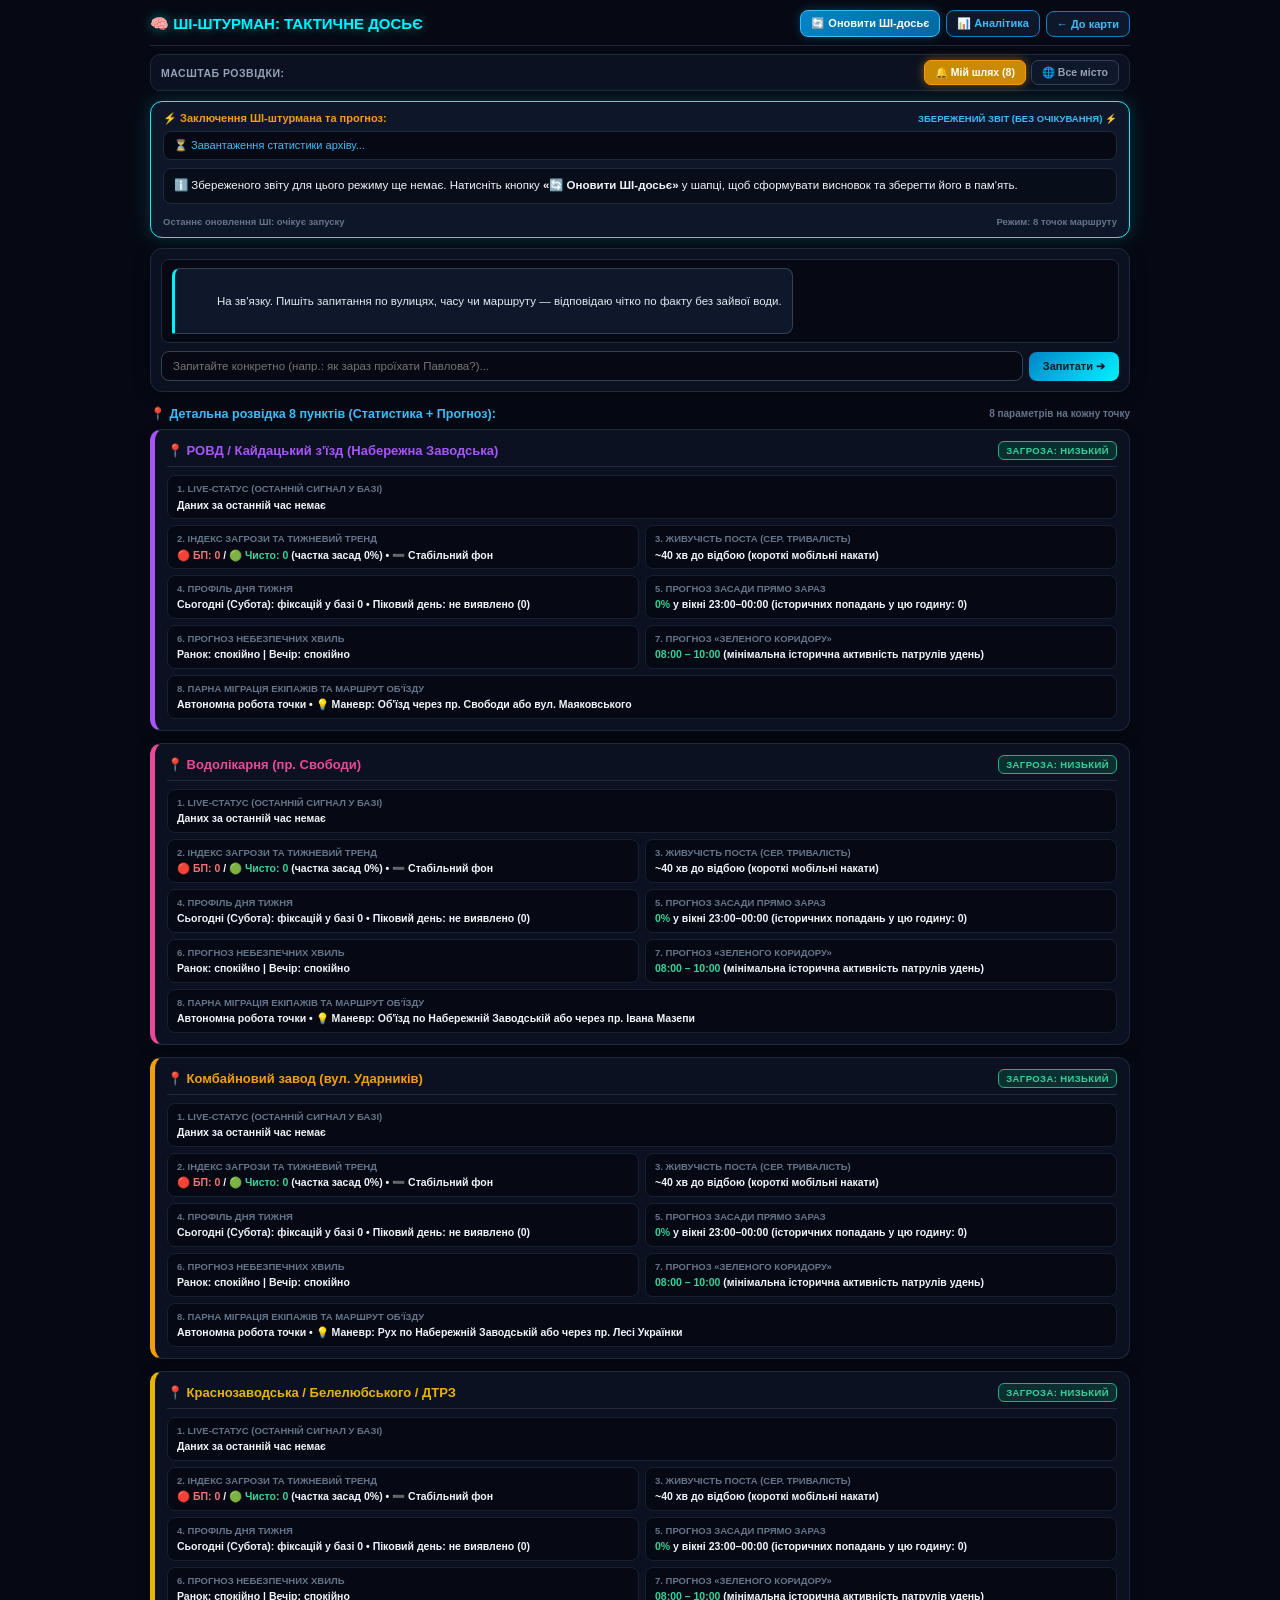
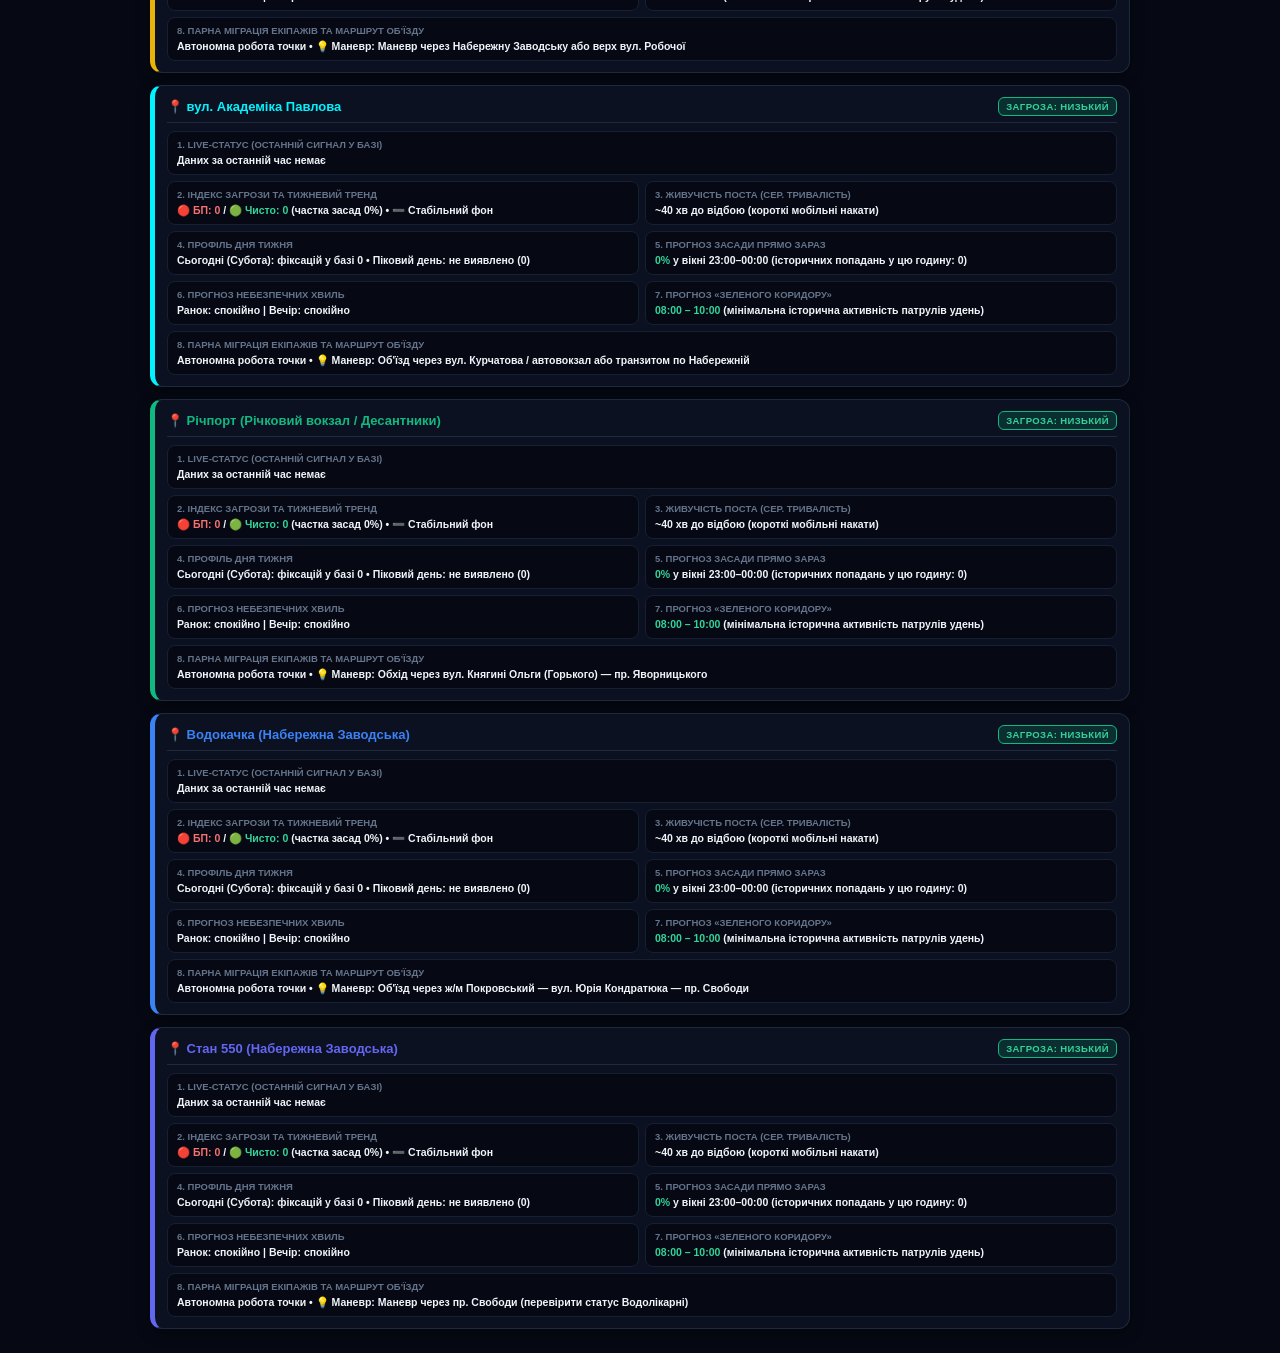
==== commit f95d3399: "Update dossier.html" ====
--- a/dossier.html
+++ b/dossier.html
@@ -5,29 +5,29 @@
   <meta name="viewport" content="width=device-width, initial-scale=1.0, maximum-scale=1.0, user-scalable=no, viewport-fit=cover">
   <title>ШІ-Штурман: Тактичне досьє — Дніпро</title>
   <style>
-    * { margin: 0; padding: 0; box-sizing: border-box; }
+    * { margin: 0; padding: 0; box-sizing: border-box; -webkit-tap-highlight-color: transparent; }
     body {
       background: #060913;
       color: #e2e8f0;
       font-family: -apple-system, BlinkMacSystemFont, "Segoe UI", Roboto, sans-serif;
-      padding: 12px;
+      padding: 10px 12px 24px 12px;
       min-height: 100vh;
     }
     .container { max-width: 980px; margin: 0 auto; }
 
-    /* ШАПКА */
+    /* 1. ШАПКА */
     .hud-header {
       display: flex;
       justify-content: space-between;
       align-items: center;
-      margin-bottom: 10px;
+      margin-bottom: 8px;
       border-bottom: 1px solid #1e293b;
       padding-bottom: 8px;
       flex-wrap: wrap;
       gap: 6px;
     }
     .hud-title {
-      font-size: 16px;
+      font-size: 15px;
       font-weight: 900;
       color: #00f3ff;
       text-shadow: 0 0 12px rgba(0, 243, 255, 0.45);
@@ -39,10 +39,10 @@
       display: flex;
       gap: 6px;
       align-items: center;
-      flex-wrap: wrap;
+      flex-wrap: nowrap;
     }
     .btn-head-act {
-      background: #0284c7;
+      background: linear-gradient(135deg, #0284c7 0%, #0369a1 100%);
       color: #fff;
       border: 1px solid #38bdf8;
       padding: 6px 10px;
@@ -51,9 +51,10 @@
       font-weight: 800;
       cursor: pointer;
       box-shadow: 0 0 10px rgba(2, 132, 199, 0.4);
+      white-space: nowrap;
       transition: all 0.2s;
     }
-    .btn-head-act:hover { background: #0369a1; }
+    .btn-head-act:active { transform: scale(0.95); }
     .btn-head-nav {
       background: #0f172a;
       color: #38bdf8;
@@ -63,12 +64,12 @@
       text-decoration: none;
       font-size: 11px;
       font-weight: 700;
-      box-shadow: 0 0 10px rgba(2, 132, 199, 0.3);
+      white-space: nowrap;
       transition: all 0.2s;
     }
     .btn-head-nav:hover { background: #0284c7; color: #fff; }
 
-    /* МАСШТАБ РОЗВІДКИ: СТРОГО В ОДИН РЯДОК */
+    /* 2. МАСШТАБ РОЗВІДКИ: СТРОГО В ОДИН РЯДОК */
     .scale-bar {
       display: flex;
       align-items: center;
@@ -78,7 +79,7 @@
       flex-wrap: nowrap;
       background: #0b1120;
       border: 1px solid #1e293b;
-      padding: 5px 8px;
+      padding: 5px 10px;
       border-radius: 10px;
     }
     .scale-lbl {
@@ -91,14 +92,14 @@
     }
     .scale-btns-wrap {
       display: flex;
-      gap: 4px;
+      gap: 5px;
       flex-shrink: 0;
     }
     .btn-scale-toggle {
       background: #0f172a;
       border: 1px solid #334155;
       color: #94a3b8;
-      padding: 5px 9px;
+      padding: 5px 10px;
       border-radius: 7px;
       font-size: 10.5px;
       font-weight: 800;
@@ -113,14 +114,16 @@
       box-shadow: 0 0 10px rgba(245, 158, 11, 0.5);
     }
 
-    /* БАНЕР ТАКТИЧНОГО ДОСЬЄ */
+    /* 3. ВЕРХНЄ ВІКНО ВИСНОВКУ ШІ ЗІ СКРОЛІНГОМ */
     .verdict-banner {
-      background: rgba(15, 23, 42, 0.95);
+      background: rgba(15, 23, 42, 0.96);
       border: 1.5px solid #00f3ff;
       border-radius: 12px;
-      padding: 12px 14px;
-      margin-bottom: 12px;
-      box-shadow: 0 0 20px rgba(0, 243, 255, 0.2);
+      padding: 10px 12px;
+      margin-bottom: 10px;
+      box-shadow: 0 0 20px rgba(0, 243, 255, 0.18);
+      display: flex;
+      flex-direction: column;
     }
     .verdict-top {
       display: flex;
@@ -130,64 +133,86 @@
       font-weight: 900;
       margin-bottom: 6px;
       flex-wrap: wrap;
-      gap: 6px;
+      gap: 4px;
     }
     .verdict-tag { color: #f59e0b; }
-    .verdict-calc { color: #38bdf8; text-transform: uppercase; font-size: 10px; }
+    .verdict-calc { color: #38bdf8; text-transform: uppercase; font-size: 9.5px; }
+    
     .verdict-math-strip {
       font-size: 11px;
       color: #38bdf8;
+      background: #060913;
+      padding: 6px 10px;
+      border-radius: 8px;
+      border: 1px solid #1e293b;
       margin-bottom: 8px;
-      padding-bottom: 6px;
-      border-bottom: 1px solid #1e293b;
       line-height: 1.4;
     }
-    .verdict-body {
+
+    /* Вікно скролінгу для звіту ШІ */
+    .verdict-scroll-box {
+      max-height: 230px;
+      overflow-y: auto;
+      padding: 8px 10px;
+      background: #080d1a;
+      border: 1px solid #1e293b;
+      border-radius: 8px;
       font-size: 11.5px;
       line-height: 1.55;
       color: #f1f5f9;
       white-space: pre-wrap;
       word-break: break-word;
-    }
+      scroll-behavior: smooth;
+    }
+    .verdict-scroll-box::-webkit-scrollbar { width: 5px; }
+    .verdict-scroll-box::-webkit-scrollbar-track { background: #060913; border-radius: 4px; }
+    .verdict-scroll-box::-webkit-scrollbar-thumb { background: #0284c7; border-radius: 4px; }
+
     .verdict-foot {
       display: flex;
       justify-content: space-between;
+      align-items: center;
       font-size: 9.5px;
       font-weight: 700;
       color: #64748b;
-      border-top: 1px solid #1e293b;
       padding-top: 6px;
-      margin-top: 8px;
-    }
-
-    /* ДІАЛОГ БЕЗ ЧІПСІВ */
+      margin-top: 6px;
+      flex-wrap: wrap;
+      gap: 4px;
+    }
+
+    /* 4. ДІАЛОГОВЕ ВІКНО ОДРАЗУ ПІД АНАЛІЗОМ (БЕЗ ЧІПСІВ ТА ВОДИ) */
     .dossier-chat-card {
       background: #0b1120;
-      border: 1px solid #1e293b;
+      border: 1.5px solid #1e293b;
       border-radius: 12px;
       padding: 10px;
       margin-bottom: 14px;
       display: flex;
       flex-direction: column;
       gap: 8px;
+      box-shadow: 0 4px 16px rgba(0, 0, 0, 0.4);
     }
     .chat-history-box {
       background: #060913;
       border: 1px solid #1e293b;
       border-radius: 8px;
-      padding: 10px;
-      max-height: 320px;
+      padding: 8px 10px;
+      max-height: 210px;
       overflow-y: auto;
       display: flex;
       flex-direction: column;
-      gap: 8px;
-    }
+      gap: 7px;
+    }
+    .chat-history-box::-webkit-scrollbar { width: 4px; }
+    .chat-history-box::-webkit-scrollbar-thumb { background: #334155; border-radius: 4px; }
+
     .chat-bubble {
-      padding: 8px 11px;
+      padding: 7px 10px;
       border-radius: 8px;
       font-size: 11.5px;
-      line-height: 1.5;
-      max-width: 95%;
+      line-height: 1.45;
+      max-width: 94%;
       white-space: pre-wrap;
       word-break: break-word;
     }
@@ -222,7 +247,7 @@
       border: 1px solid #334155;
       border-radius: 8px;
       color: #fff;
-      padding: 8px 12px;
+      padding: 8px 11px;
       font-size: 11.5px;
       outline: none;
     }
@@ -231,30 +256,40 @@
       background: linear-gradient(135deg, #0284c7 0%, #00f3ff 100%);
       border: none;
       color: #0f172a;
-      padding: 8px 15px;
+      padding: 8px 14px;
       border-radius: 8px;
       font-size: 11px;
       font-weight: 900;
       cursor: pointer;
       flex-shrink: 0;
     }
-
-    /* СПИСОК ТОЧОК */
+    .btn-chat-send:active { transform: scale(0.95); }
+
+    /* 5. КАРТКИ 8 КОНТРОЛЬНИХ ТОЧОК (ПО 8 ПАРАМЕТРІВ У КОЖНІЙ) */
+    .section-head-title {
+      font-size: 12.5px;
+      font-weight: 900;
+      color: #38bdf8;
+      margin: 10px 0 8px;
+      display: flex;
+      justify-content: space-between;
+      align-items: center;
+    }
     .checkpoint-cards-list {
       display: flex;
       flex-direction: column;
-      gap: 8px;
-      margin-top: 8px;
+      gap: 12px;
     }
     .cp-card {
       background: #0b1120;
       border: 1px solid #1e293b;
-      border-radius: 10px;
-      padding: 10px 12px;
+      border-radius: 12px;
+      padding: 11px 12px;
       border-left: 5px solid #00f3ff;
       display: flex;
       flex-direction: column;
-      gap: 5px;
+      gap: 8px;
+      box-shadow: 0 4px 14px rgba(0, 0, 0, 0.35);
     }
     .cp-card-top {
       display: flex;
@@ -262,48 +297,68 @@
       align-items: center;
       flex-wrap: wrap;
       gap: 6px;
+      border-bottom: 1px solid #1e293b;
+      padding-bottom: 6px;
     }
     .cp-card-title {
-      font-size: 12.5px;
+      font-size: 13px;
       font-weight: 900;
       color: #f8fafc;
     }
     .cp-risk-badge {
-      font-size: 9px;
+      font-size: 9.5px;
       font-weight: 900;
-      padding: 2px 6px;
-      border-radius: 5px;
+      padding: 3px 7px;
+      border-radius: 6px;
       text-transform: uppercase;
-      letter-spacing: 0.5px;
-    }
-    .risk-low { background: rgba(16, 185, 129, 0.2); color: #34d399; border: 1px solid #10b981; }
-    .risk-mid { background: rgba(245, 158, 11, 0.2); color: #fbbf24; border: 1px solid #f59e0b; }
-    .risk-high { background: rgba(239, 68, 68, 0.25); color: #f87171; border: 1px solid #ef4444; }
-
-    .cp-stats-row {
-      display: flex;
-      gap: 10px;
-      font-size: 10px;
-      color: #94a3b8;
-      font-weight: 700;
-      flex-wrap: wrap;
-    }
-    .cp-peak-info {
+      letter-spacing: 0.4px;
+    }
+    .risk-low { background: rgba(16, 185, 129, 0.18); color: #34d399; border: 1px solid #10b981; }
+    .risk-mid { background: rgba(245, 158, 11, 0.18); color: #fbbf24; border: 1px solid #f59e0b; }
+    .risk-high { background: rgba(239, 68, 68, 0.22); color: #f87171; border: 1px solid #ef4444; }
+
+    /* Сітка 8 параметрів точки */
+    .cp-params-grid {
+      display: grid;
+      grid-template-columns: repeat(2, 1fr);
+      gap: 6px;
+    }
+    @media (max-width: 600px) {
+      .cp-params-grid {
+        grid-template-columns: 1fr;
+      }
+    }
+    .cp-param-box {
+      background: #060913;
+      border: 1px solid #162032;
+      border-radius: 8px;
+      padding: 6px 9px;
       font-size: 10.5px;
+      line-height: 1.4;
       color: #cbd5e1;
-      background: #060913;
-      padding: 5px 8px;
-      border-radius: 6px;
-      border: 1px solid #1e293b;
-      line-height: 1.4;
+    }
+    .cp-param-box.full-span {
+      grid-column: 1 / -1;
+    }
+    .cp-param-lbl {
+      font-size: 9.5px;
+      font-weight: 800;
+      color: #64748b;
+      text-transform: uppercase;
+      margin-bottom: 2px;
+      display: block;
+    }
+    .cp-param-val {
+      color: #f1f5f9;
+      font-weight: 600;
     }
   </style>
 </head>
 <body>
   <div class="container">
-    <!-- ШАПКА -->
+    <!-- 1. ШАПКА -->
     <div class="hud-header">
-      <div class="hud-title">🧠 ШІ-ШТУРМАН: ТАКТИЧНЕ ДОСЬЄ (8 ПУНКТІВ)</div>
+      <div class="hud-title">🧠 ШІ-ШТУРМАН: ТАКТИЧНЕ ДОСЬЄ</div>
       <div class="head-actions">
         <button class="btn-head-act" onclick="generateDossier(true)">🔄 Оновити ШІ-досьє</button>
         <a href="stats.html" class="btn-head-nav">📊 Аналітика</a>
@@ -311,50 +366,51 @@
       </div>
     </div>
 
-    <!-- МАСШТАБ РОЗВІДКИ В ОДИН РЯДОК -->
+    <!-- 2. МАСШТАБ РОЗВІДКИ В ОДИН РЯДОК -->
     <div class="scale-bar">
-      <span class="scale-lbl">МАСШТАБ:</span>
+      <span class="scale-lbl">МАСШТАБ РОЗВІДКИ:</span>
       <div class="scale-btns-wrap">
         <button id="btnScaleRoute" class="btn-scale-toggle active" onclick="setScaleMode('route')">🔔 Мій шлях (8)</button>
         <button id="btnScaleCity" class="btn-scale-toggle" onclick="setScaleMode('city')">🌐 Все місто</button>
       </div>
     </div>
 
-    <!-- БАНЕР ТАКТИЧНОГО ДОСЬЄ -->
+    <!-- 3. ВЕРХНЄ ВІКНО ВИСНОВКУ ШІ ЗІ СКРОЛІНГОМ (ЗАВАНТАЖУЄТЬСЯ З ПАМ'ЯТІ МИТТЄВО) -->
     <div class="verdict-banner">
       <div class="verdict-top">
-        <span class="verdict-tag">⚡ Тактичне досьє та аналітичний прогноз:</span>
-        <span class="verdict-calc">ТОЧНИЙ РОЗРАХУНОК GEMINI 3.8 ⚡</span>
+        <span class="verdict-tag">⚡ Заключення ШІ-штурмана та прогноз:</span>
+        <span class="verdict-calc" id="verdictStatusBadge">ЗБЕРЕЖЕНИЙ ЗВІТ (БЕЗ ОЧІКУВАННЯ) ⚡</span>
       </div>
       <div id="verdictMathStrip" class="verdict-math-strip">
-        ⏳ Підрахунок активності...
+        ⏳ Завантаження статистики архіву...
       </div>
-      <div id="verdictText" class="verdict-body">
-        ⏳ Формування глибокого тактичного досьє...
+      <div id="verdictText" class="verdict-scroll-box">
+        Завантаження збереженого досьє...
       </div>
       <div class="verdict-foot">
-        <span id="verdictTime">Останнє оновлення: --:--</span>
+        <span id="verdictTime">Останнє оновлення ШІ: --:--</span>
         <span id="verdictScope">Режим: 8 точок маршруту</span>
       </div>
     </div>
 
-    <!-- ІНТЕРАКТИВНИЙ ДІАЛОГ БЕЗ ЗАЙВИХ КНОПОК -->
+    <!-- 4. ОДРАЗУ ПІД АНАЛІЗОМ — ОПЕРАТИВНИЙ ДІАЛОГ З ШІ БЕЗ ВОДИ -->
     <div class="dossier-chat-card">
       <div class="chat-history-box" id="chatHistoryBox">
         <div class="chat-bubble bot">
-          ШІ-штурман на зв'язку. Ставте запитання по точках чи обстановці — відповідаю строго по суті без зайвої води.
+          На зв'язку. Пишіть запитання по вулицях, часу чи маршруту — відповідаю чітко по факту без зайвої води.
         </div>
       </div>
 
       <div class="chat-input-row">
-        <input type="text" id="chatInput" class="chat-input" placeholder="Запитайте у ШІ обстановку у місті чи по точках..." onkeydown="if(event.key==='Enter') submitDossierChat()">
-        <button class="btn-chat-send" onclick="submitDossierChat()">Аналіз ➔</button>
+        <input type="text" id="chatInput" class="chat-input" placeholder="Запитайте конкретно (напр.: як зараз проїхати Павлова?)..." onkeydown="if(event.key==='Enter') submitDossierChat()">
+        <button class="btn-chat-send" onclick="submitDossierChat()">Запитати ➔</button>
       </div>
     </div>
 
-    <!-- 8 КЛЮЧОВИХ ТОЧОК МАРШРУТУ -->
-    <div style="font-size:12.5px; font-weight:900; color:#38bdf8; margin:14px 0 6px;">
-      📍 Оперативний статус 8 контрольних пунктів:
+    <!-- 5. ДЕТАЛЬНІ КАРТКИ 8 КОНТРОЛЬНИХ ТОЧОК (ПО 8 ПАРАМЕТРІВ У КОЖНІЙ) -->
+    <div class="section-head-title">
+      <span>📍 Детальна розвідка 8 пунктів (Статистика + Прогноз):</span>
+      <span style="font-size:10px; color:#64748b; font-weight:700;">8 параметрів на кожну точку</span>
     </div>
     <div class="checkpoint-cards-list" id="checkpointCardsList"></div>
   </div>
@@ -398,18 +454,77 @@
     }
 
     const FIREBASE_ARCHIVE_URL = "https://dnepr-radar-2026-alexx-default-rtdb.europe-west1.firebasedatabase.app/stats_archive.json";
+    const FIREBASE_DOSSIER_CACHE_URL = "https://dnepr-radar-2026-alexx-default-rtdb.europe-west1.firebasedatabase.app/config/dossier_cache.json";
+
     let rawArchive = [];
     let scaleMode = localStorage.getItem("dossier_scale_mode") || "route";
+    const DAYS_UA = ["Неділя", "Понеділок", "Вівторок", "Середа", "Четвер", "П'ятниця", "Субота"];
 
     const TARGET_CHECKPOINTS = [
-      { id: "kaidak_rovd", name: "РОВД / Кайдацький з'їзд", fullName: "РОВД / Кайдацький з'їзд (Набережна Заводська)", regex: /(?:кайдак|кайдацька|з'їзд.*кайдак|съезд.*кайдак|ровд.*заводськ)/i, color: "#a855f7" },
-      { id: "vodolechebnitsa", name: "Водолікарня", fullName: "Водолікарня (пр. Свободи)", regex: /(?:водолечеб|водолікарн|водогрязелечеб)/i, color: "#ec4899" },
-      { id: "kombainoviy", name: "Комбайновий", fullName: "Комбайновий завод (вул. Ударників)", regex: /(?:комбайн|ударник)/i, color: "#f59e0b" },
-      { id: "krasnozavodska", name: "Краснозаводська", fullName: "Краснозаводська / Белелюбського / ДТРЗ", regex: /(?:белелюб|краснозавод|дтрз)/i, color: "#eab308" },
-      { id: "pavlova", name: "вул. Павлова", fullName: "вул. Академіка Павлова", regex: /(?:академика\s*павлова|академіка\s*павлова|\bпавлова\b)/i, color: "#00f3ff" },
-      { id: "rechport", name: "Річпорт", fullName: "Річпорт (Річковий вокзал / Десантники)", regex: /(?:речпорт|річпорт|речной\s*вокзал|річковий\s*вокзал|десантник)/i, color: "#10b981" },
-      { id: "vodokachka", name: "Водокачка", fullName: "Водокачка (Набережна Заводська)", regex: /(?:водокачк)/i, color: "#3b82f6" },
-      { id: "stan_550", name: "Стан 550", fullName: "Стан 550 (Набережна Заводська)", regex: /(?:стан\s*550|стан550)/i, color: "#6366f1" }
+      { 
+        id: "kaidak_rovd", 
+        name: "РОВД / Кайдацький з'їзд", 
+        fullName: "РОВД / Кайдацький з'їзд (Набережна Заводська)", 
+        regex: /(?:кайдак|кайдацька|з'їзд.*кайдак|съезд.*кайдак|ровд.*заводськ)/i, 
+        color: "#a855f7",
+        detour: "Об'їзд через пр. Свободи або вул. Маяковського"
+      },
+      { 
+        id: "vodolechebnitsa", 
+        name: "Водолікарня", 
+        fullName: "Водолікарня (пр. Свободи)", 
+        regex: /(?:водолечеб|водолікарн|водогрязелечеб)/i, 
+        color: "#ec4899",
+        detour: "Об'їзд по Набережній Заводській або через пр. Івана Мазепи"
+      },
+      { 
+        id: "kombainoviy", 
+        name: "Комбайновий", 
+        fullName: "Комбайновий завод (вул. Ударників)", 
+        regex: /(?:комбайн|ударник)/i, 
+        color: "#f59e0b",
+        detour: "Рух по Набережній Заводській або через пр. Лесі Українки"
+      },
+      { 
+        id: "krasnozavodska", 
+        name: "Краснозаводська", 
+        fullName: "Краснозаводська / Белелюбського / ДТРЗ", 
+        regex: /(?:белелюб|краснозавод|дтрз)/i, 
+        color: "#eab308",
+        detour: "Маневр через Набережну Заводську або верх вул. Робочої"
+      },
+      { 
+        id: "pavlova", 
+        name: "вул. Павлова", 
+        fullName: "вул. Академіка Павлова", 
+        regex: /(?:академика\s*павлова|академіка\s*павлова|\bпавлова\b)/i, 
+        color: "#00f3ff",
+        detour: "Об'їзд через вул. Курчатова / автовокзал або транзитом по Набережній"
+      },
+      { 
+        id: "rechport", 
+        name: "Річпорт", 
+        fullName: "Річпорт (Річковий вокзал / Десантники)", 
+        regex: /(?:речпорт|річпорт|речной\s*вокзал|річковий\s*вокзал|десантник)/i, 
+        color: "#10b981",
+        detour: "Обхід через вул. Княгині Ольги (Горького) — пр. Яворницького"
+      },
+      { 
+        id: "vodokachka", 
+        name: "Водокачка", 
+        fullName: "Водокачка (Набережна Заводська)", 
+        regex: /(?:водокачк)/i, 
+        color: "#3b82f6",
+        detour: "Об'їзд через ж/м Покровський — вул. Юрія Кондратюка — пр. Свободи"
+      },
+      { 
+        id: "stan_550", 
+        name: "Стан 550", 
+        fullName: "Стан 550 (Набережна Заводська)", 
+        regex: /(?:стан\s*550|стан550)/i, 
+        color: "#6366f1",
+        detour: "Маневр через пр. Свободи (перевірити статус Водолікарні)"
+      }
     ];
 
     function isArchiveSpam(text) {
@@ -433,17 +548,28 @@
       if (rep.is_clean === true) return true;
       const txt = ((rep.text || "") + " " + (rep.raw_text || "")).toLowerCase();
       if (/(?:не\s*норм|не\s*чисто|не\s*спок)/i.test(txt)) return false;
-      return /(?:чисто|спокійно|спокойно|зелено|вільно|свободно|пусто|\bнорм\b|\bнормально\b|\bнормик\b)/i.test(txt);
-    }
-
+      return /(?:чисто|спокійно|спокойно|зелено|вільно|свободно|пусто|\bнорм\b|\bнормально\b|\bнормик\b|☀️|🌞|👍|👌|💚)/i.test(txt);
+    }
+
+    function formatAiTextToHtml(rawText) {
+      if (!rawText) return "";
+      return rawText
+        .replace(/^#{1,4}\s*(.+)$/gm, '<b style="color:#00f3ff; display:block; margin-top:8px; margin-bottom:2px;">$1</b>')
+        .replace(/\*\*(.*?)\*\*/g, '<b style="color:#f8fafc;">$1</b>')
+        .replace(/^\*\s+/gm, '• ')
+        .trim();
+    }
+
+    // Перемикач масштабу (бере з кешу без примусового запиту до ШІ)
     function setScaleMode(mode) {
       scaleMode = mode;
       localStorage.setItem("dossier_scale_mode", mode);
       document.getElementById("btnScaleRoute").classList.toggle("active", mode === 'route');
       document.getElementById("btnScaleCity").classList.toggle("active", mode === 'city');
-      document.getElementById("verdictScope").innerText = mode === 'route' ? "Режим: 8 ключових точок маршруту" : "Режим: Все місто";
-      generateDossier(true);
-      renderCheckpointCards();
+      document.getElementById("verdictScope").innerText = mode === 'route' ? "Режим: 8 точок маршруту" : "Режим: Все місто";
+      
+      updateMathStripOnly();
+      loadCachedVerdictDisplay();
     }
 
     async function executeGemini(promptText, temperature = 0.2) {
@@ -458,7 +584,7 @@
         for (const m of models) {
           try {
             const controller = new AbortController();
-            const timeoutId = setTimeout(() => controller.abort(), 9000);
+            const timeoutId = setTimeout(() => controller.abort(), 9500);
             const url = `https://generativelanguage.googleapis.com/v1beta/models/${m}:generateContent?key=${k}`;
             const res = await fetch(url, {
               method: "POST",
@@ -479,25 +605,18 @@
               lastErr = errObj.error?.message || `HTTP ${res.status}`;
             }
           } catch(e) {
-            lastErr = e.name === 'AbortError' ? 'Таймаут (9с)' : e.message;
+            lastErr = e.name === 'AbortError' ? 'Таймаут (9.5с)' : e.message;
           }
         }
       }
       throw new Error(lastErr || "Вичерпано ліміт ключів.");
     }
 
-    // =========================================================================
-    // 🧠 ГЛИБОКА ТАКТИЧНА АНАЛІТИКА ДОСЬЄ (ПРОГНОЗ, ВІКНА БЕЗПЕКИ, МІГРАЦІЯ)
-    // =========================================================================
-    async function generateDossier(isManual = false) {
-      const verdictTextEl = document.getElementById("verdictText");
+    // Оновлює математичну стрічку зі свіжого архіву без виклику ШІ
+    function updateMathStripOnly() {
       const verdictMathEl = document.getElementById("verdictMathStrip");
-      
-      verdictTextEl.innerHTML = "⏳ Проводжу глибокий аналіз патрулів, розрахунок хвиль та формування досьє...";
-
-      await loadArchiveData();
-
-      const now = Date.now();
+      if (!verdictMathEl || rawArchive.length === 0) return;
+
       const nowDate = new Date();
       const todayStart = new Date(nowDate.getFullYear(), nowDate.getMonth(), nowDate.getDate()).getTime();
       const yesterdayStart = todayStart - 86400000;
@@ -505,7 +624,6 @@
       const weekStart = todayStart - 86400000 * 6;
 
       const validDangerReports = rawArchive.filter(r => !checkIsReportClean(r));
-
       let relevantReports = validDangerReports;
       if (scaleMode === 'route') {
         relevantReports = validDangerReports.filter(r => {
@@ -514,121 +632,352 @@
         });
       }
 
-      const todayReports = relevantReports.filter(r => r.time >= todayStart);
-      const yesterdayReports = relevantReports.filter(r => r.time >= yesterdayStart && r.time < todayStart);
-      const beforeYesterdayReports = relevantReports.filter(r => r.time >= beforeYesterdayStart && r.time < yesterdayStart);
-      const weekReports = relevantReports.filter(r => r.time >= weekStart);
+      const todayCount = relevantReports.filter(r => r.time >= todayStart).length;
+      const yesterdayCount = relevantReports.filter(r => r.time >= yesterdayStart && r.time < todayStart).length;
+      const beforeYesterdayCount = relevantReports.filter(r => r.time >= beforeYesterdayStart && r.time < yesterdayStart).length;
+      const weekCount = relevantReports.filter(r => r.time >= weekStart).length;
 
       verdictMathEl.innerHTML = `
-        📊 <b>Добова активність:</b> сьогодні: <b>${todayReports.length}</b>, вчора: <b>${yesterdayReports.length}</b>, позавчора: <b>${beforeYesterdayReports.length}</b>. 
-        За 7 днів: <b>${weekReports.length}</b> небезпечних точок (${scaleMode === 'route' ? '8 точок маршруту' : 'все місто'}).
+        📊 <b>Фактична активність (${scaleMode === 'route' ? '8 точок маршруту' : 'все місто'}):</b> сьогодні зафіксовано <b>${todayCount}</b> постів, вчора: <b>${yesterdayCount}</b>, позавчора: <b>${beforeYesterdayCount}</b>. За 7 днів: <b>${weekCount}</b> небезпечних фіксацій.
       `;
-
-      const d = new Date();
-      document.getElementById("verdictTime").innerText = `Останнє оновлення: ${d.toLocaleDateString([], {day:'2-digit', month:'2-digit'})} ${String(d.getHours()).padStart(2,'0')}:${String(d.getMinutes()).padStart(2,'0')}`;
+    }
+
+    // Завантажує останній збережений висновок ШІ миттєво без перезапиту
+    async function loadCachedVerdictDisplay() {
+      const verdictTextEl = document.getElementById("verdictText");
+      const verdictTimeEl = document.getElementById("verdictTime");
+      const badgeEl = document.getElementById("verdictStatusBadge");
+
+      const localText = localStorage.getItem(`dossier_cached_text_${scaleMode}`);
+      const localTime = localStorage.getItem(`dossier_cached_time_${scaleMode}`);
+
+      if (localText) {
+        verdictTextEl.innerHTML = formatAiTextToHtml(localText);
+        verdictTimeEl.innerText = `Останнє оновлення ШІ: ${localTime || 'збережено'}`;
+        if (badgeEl) badgeEl.innerText = "ЗБЕРЕЖЕНИЙ ЗВІТ (ОНОВЛЕННЯ ПО КНОПЦІ) ⚡";
+        return;
+      }
+
+      // Якщо в localStorage ще пусто — перевіряємо хмарний кеш Firebase
+      try {
+        const res = await fetch(`${FIREBASE_DOSSIER_CACHE_URL}?t=${Date.now()}`);
+        if (res.ok) {
+          const cloudCache = await res.json();
+          if (cloudCache && cloudCache[scaleMode] && cloudCache[scaleMode].text) {
+            const cText = cloudCache[scaleMode].text;
+            const cTime = cloudCache[scaleMode].time || "з хмари";
+            localStorage.setItem(`dossier_cached_text_${scaleMode}`, cText);
+            localStorage.setItem(`dossier_cached_time_${scaleMode}`, cTime);
+            verdictTextEl.innerHTML = formatAiTextToHtml(cText);
+            verdictTimeEl.innerText = `Останнє оновлення ШІ: ${cTime}`;
+            return;
+          }
+        }
+      } catch(e) {}
+
+      verdictTextEl.innerHTML = `ℹ️ Збереженого звіту для цього режиму ще немає. Натисніть кнопку <b>«🔄 Оновити ШІ-досьє»</b> у шапці, щоб сформувати висновок та зберегти його в пам'ять.`;
+      verdictTimeEl.innerText = `Останнє оновлення ШІ: очікує запуску`;
+    }
+
+    // Примусове оновлення висновку ШІ ТІЛЬКИ за кнопкою «Оновити ШІ-досьє»
+    async function generateDossier(isManual = false) {
+      if (!isManual) return;
+
+      const verdictTextEl = document.getElementById("verdictText");
+      const badgeEl = document.getElementById("verdictStatusBadge");
+      
+      verdictTextEl.innerHTML = "⏳ ШІ-штурман аналізує базу, рахує хвилі засад та формує свіже досьє...";
+      if (badgeEl) badgeEl.innerText = "ЙДЕ ОНОВЛЕННЯ ШІ... ⏳";
+
+      await loadArchiveData();
+      updateMathStripOnly();
+      renderCheckpointCards();
+
+      const nowDate = new Date();
+      const todayStart = new Date(nowDate.getFullYear(), nowDate.getMonth(), nowDate.getDate()).getTime();
+      const yesterdayStart = todayStart - 86400000;
+      const beforeYesterdayStart = todayStart - 86400000 * 2;
+      const weekStart = todayStart - 86400000 * 6;
+
+      const validDangerReports = rawArchive.filter(r => !checkIsReportClean(r));
+      let relevantReports = validDangerReports;
+      if (scaleMode === 'route') {
+        relevantReports = validDangerReports.filter(r => {
+          const txt = ((r.text || "") + " " + (r.address || "")).toLowerCase();
+          return TARGET_CHECKPOINTS.some(t => t.regex.test(txt));
+        });
+      }
+
+      const todayCount = relevantReports.filter(r => r.time >= todayStart).length;
+      const yesterdayCount = relevantReports.filter(r => r.time >= yesterdayStart && r.time < todayStart).length;
+      const beforeYesterdayCount = relevantReports.filter(r => r.time >= beforeYesterdayStart && r.time < yesterdayStart).length;
+      const weekCount = relevantReports.filter(r => r.time >= weekStart).length;
 
       let streetStatsText = "";
       TARGET_CHECKPOINTS.forEach(t => {
-        const matches = rawArchive.filter(r => !checkIsReportClean(r) && t.regex.test(((r.text||'') + ' ' + (r.address||'')).toLowerCase()));
-        const todayCount = matches.filter(r => r.time >= todayStart).length;
-        streetStatsText += `• ${t.name}: сьогодні=${todayCount}, за тиждень=${matches.length}\n`;
+        const allMatches = rawArchive.filter(r => r.time >= weekStart && t.regex.test(((r.text||'') + ' ' + (r.address||'')).toLowerCase()));
+        const dangerMatches = allMatches.filter(r => !checkIsReportClean(r));
+        const todayD = dangerMatches.filter(r => r.time >= todayStart).length;
+        streetStatsText += `• ${t.name}: сьогодні БП=${todayD}, за 7 днів БП=${dangerMatches.length} (чисто=${allMatches.length - dangerMatches.length})\n`;
       });
 
-      const recentReportsSample = relevantReports.slice(-35).reverse().map(r => {
+      const recentSample = relevantReports.slice(-35).reverse().map(r => {
         const dt = new Date(r.time);
         const tStr = String(dt.getHours()).padStart(2, '0') + ":" + String(dt.getMinutes()).padStart(2, '0');
-        return `[${tStr}] БЛОКПОСТ: "${r.text || r.raw_text || ''}" [${r.address || ''}]`;
+        return `[${tStr}] БП: "${r.text || r.raw_text || ''}"`;
       }).join('\n');
 
+      const todayDayName = DAYS_UA[nowDate.getDay()];
+
       const deepDossierPrompt = `
-Ти — провідний тактичний штурман та аналітик дорожньої розвідки міста Дніпро.
-Твоє завдання — надати ПОВНЕ, ГЛИБОКЕ ТАКТИЧНЕ ДОСЬЄ ТА ПРОГНОЗ ОБСТАНОВКИ (${scaleMode === 'route' ? 'для 8 контрольних пунктів маршруту водія' : 'по всьому місту'}).
-
-МАТЕМАТИКА АКТИВНОСТІ:
-Сьогодні: ${todayReports.length} постів | Вчора: ${yesterdayReports.length} | Позавчора: ${beforeYesterdayReports.length} | За тиждень: ${weekReports.length}
-
-ДАНІ ПО ТОЧКАХ:
+Ти — провідний тактичний штурман та аналітик дорожньої розвідки Дніпра.
+Сформуй ГЛИБОКЕ ТАКТИЧНЕ ДОСЬЄ ТА ПРОГНОЗ станом на зараз (${todayDayName}, масштаб: ${scaleMode === 'route' ? '8 контрольних точок маршруту водія' : 'все місто Дніпро'}).
+
+ФАКТИЧНА БАЗА:
+Сьогодні: ${todayCount} БП | Вчора: ${yesterdayCount} | Позавчора: ${beforeYesterdayCount} | За 7 днів: ${weekCount}
+ПО ТОЧКАХ МАРШРУТУ:
 ${streetStatsText}
 
-СВІЖІ ЗВІТИ З КАНАЛУ:
-${recentReportsSample || "Немає підтверджених засад"}
-
-СТРУКТУРА ДОСЬЄ (чітко, професійно, по суті):
-1. **Оперативна оцінка обстановки**: загальний рівень загрози, динаміка (зростання/спад відносно вчора).
-2. **Аналіз добових хвиль**:
-   - Ранішній пік (07:00 – 11:00)
-   - Денне вікно затишшя (12:00 – 16:00)
-   - Вечірній сплеск (17:00 – 21:00)
-3. **Закономірності та міграція екіпажів**: де концентруються сили, які точки маршруту під найбільшим ударом.
-4. **Рекомендовані вікна безпеки**: коли сьогодні найбезпечніше рухатися.
-5. **Тактичний вердикт на найближчі години**.
+ОСТАННІ ЗАФІКСОВАНІ ПОСТИ:
+${recentSample || "Підтверджених активних засад мало"}
+
+ВИМОГИ ДО СТРУКТУРИ ВИСНОВКУ (пиши чітко, інформативно, без привітань):
+1. ОПЕРАТИВНА ОЦІНКА ТА ДИНАМІКА: поточний рівень загрози, порівняння сьогоднішньої активності зі вчорашнім днем та профілем дня тижня (${todayDayName}).
+2. РОЗКЛАД ХВИЛЬ ТА ЗАКОНОМІРНОСТІ:
+   • Ранішня хвиля (де і о котрій виставляють пости)
+   • Денне вікно (де зберігається присутність)
+   • Вечірній пік (прогноз виходу екіпажів)
+3. ПАРНА МІГРАЦІЯ ЕКІПАЖІВ: куди зміщуються групи після зняття постів (зв'язки Кайдацький—Водолікарня—Стан 550 та Павлова—Краснозаводська—Річпорт).
+4. ПРОГНОЗ ВІКОН БЕЗПЕКИ («ЗЕЛЕНИЙ КОРИДОР»): найбезпечніші інтервали для проїзду сьогодні.
+5. ТАКТИЧНИЙ ВЕРДИКТ ВОДІЮ: коротке резюме, де їхати безпечно, а які вузли краще обійти.
 `;
 
       try {
-        const res = await executeGemini(deepDossierPrompt, 0.25);
-        verdictTextEl.innerHTML = res.reply.trim();
+        const res = await executeGemini(deepDossierPrompt, 0.22);
+        const cleanReply = res.reply.trim();
+        const d = new Date();
+        const timeFormatted = `${d.toLocaleDateString([], {day:'2-digit', month:'2-digit', year:'numeric'})} ${String(d.getHours()).padStart(2,'0')}:${String(d.getMinutes()).padStart(2,'0')}`;
+
+        localStorage.setItem(`dossier_cached_text_${scaleMode}`, cleanReply);
+        localStorage.setItem(`dossier_cached_time_${scaleMode}`, timeFormatted);
+
+        // Зберігаємо також у Firebase, щоб на інших пристроях теж одразу відкривався свіжий звіт
+        fetch(FIREBASE_DOSSIER_CACHE_URL, {
+          method: "PATCH",
+          headers: { "Content-Type": "application/json" },
+          body: JSON.stringify({
+            [scaleMode]: { text: cleanReply, time: timeFormatted, updated_at: Date.now() }
+          })
+        }).catch(() => {});
+
+        verdictTextEl.innerHTML = formatAiTextToHtml(cleanReply);
+        document.getElementById("verdictTime").innerText = `Останнє оновлення ШІ: ${timeFormatted}`;
+        if (badgeEl) badgeEl.innerText = "ЗБЕРЕЖЕНИЙ ЗВІТ (ОНОВЛЕНО ЩОЙНО) ⚡";
       } catch (e) {
-        verdictTextEl.innerHTML = `<span style="color:#ef4444;">⚠️ Помилка формування досьє: ${e.message}</span>`;
+        verdictTextEl.innerHTML = `<span style="color:#ef4444;">⚠️ Помилка оновлення: ${e.message}</span>`;
+        if (badgeEl) badgeEl.innerText = "ПОМИЛКА З'ЄДНАННЯ ⚠️";
       }
-      renderCheckpointCards();
-    }
-
+    }
+
+    // =========================================================================
+    // 📍 ДЕТАЛЬНИЙ РОЗРАХУНОК 8 ПАРАМЕТРІВ ДЛЯ КОЖНОЇ З 8 ТОЧОК
+    // =========================================================================
     function renderCheckpointCards() {
       const listEl = document.getElementById("checkpointCardsList");
       if (!listEl) return;
       listEl.innerHTML = "";
 
       const now = Date.now();
+      const nowDate = new Date();
+      const currentHour = nowDate.getHours();
+      const currentDayIdx = nowDate.getDay();
       const weekStart = now - (7 * 86400000);
-
+      const threeDaysAgo = now - (3 * 86400000);
+
+      // Попередній збір небезпечних звітів по всіх 8 точках для розрахунку парної міграції
+      const dangerByCheckpoint = {};
       TARGET_CHECKPOINTS.forEach(t => {
-        const matches = rawArchive.filter(r => {
-          if (r.time < weekStart) return false;
+        dangerByCheckpoint[t.id] = rawArchive.filter(r => {
+          const txt = ((r.text || "") + " " + (r.address || "")).toLowerCase();
+          return !checkIsReportClean(r) && t.regex.test(txt);
+        });
+      });
+
+      TARGET_CHECKPOINTS.forEach(t => {
+        const allPointReports = rawArchive.filter(r => {
           const txt = ((r.text || "") + " " + (r.address || "")).toLowerCase();
           return t.regex.test(txt);
-        });
-
-        const dangerMatches = matches.filter(r => !checkIsReportClean(r));
-        const totalDanger = dangerMatches.length;
-
+        }).sort((a, b) => a.time - b.time);
+
+        const weekReports = allPointReports.filter(r => r.time >= weekStart);
+        const weekDanger = weekReports.filter(r => !checkIsReportClean(r));
+        const weekClean = weekReports.length - weekDanger.length;
+        const totalDanger7d = weekDanger.length;
+
+        // Рівень загрози
         let riskLevel = "НИЗЬКИЙ";
         let riskClass = "risk-low";
-        if (totalDanger >= 8) {
+        if (totalDanger7d >= 8) {
           riskLevel = "ВИСОКИЙ";
           riskClass = "risk-high";
-        } else if (totalDanger >= 3) {
+        } else if (totalDanger7d >= 3) {
           riskLevel = "СЕРЕДНІЙ";
           riskClass = "risk-mid";
         }
 
-        const hourDistribution = new Array(24).fill(0);
-        dangerMatches.forEach(r => {
-          const h = new Date(r.time).getHours();
-          hourDistribution[h]++;
+        // --- ПАРАМЕТР 1: LIVE-СТАТУС (ОСТАННЯ ФІКСАЦІЯ) ---
+        let param1Html = "Даних за останній час немає";
+        if (allPointReports.length > 0) {
+          const lastRep = allPointReports[allPointReports.length - 1];
+          const isClean = checkIsReportClean(lastRep);
+          const diffMin = Math.max(1, Math.round((now - lastRep.time) / 60000));
+          let agoStr = diffMin < 60 ? `${diffMin} хв тому` : (diffMin < 1440 ? `${Math.floor(diffMin/60)} год тому` : `${Math.floor(diffMin/1440)} дн. тому`);
+          const dt = new Date(lastRep.time);
+          const timeClock = `${String(dt.getHours()).padStart(2,'0')}:${String(dt.getMinutes()).padStart(2,'0')}`;
+          const quote = (lastRep.text || lastRep.raw_text || "").slice(0, 65);
+          param1Html = `<b style="color:${isClean ? '#34d399' : '#f87171'};">${isClean ? '🟢 ЧИСТО' : '🔴 ПОСТ'}</b> (${agoStr}, о ${timeClock}): <i>«${quote}»</i>`;
+        }
+
+        // --- ПАРАМЕТР 2: ІНДЕКС ЗАГРОЗИ ТА ТРЕНД ТИЖНЯ ---
+        const recent3dDanger = weekDanger.filter(r => r.time >= threeDaysAgo).length / 3;
+        const prev4dDanger = weekDanger.filter(r => r.time < threeDaysAgo).length / 4;
+        let trendStr = "➖ Стабільний фон";
+        if (recent3dDanger > prev4dDanger * 1.25 && totalDanger7d >= 2) trendStr = "📈 Ріст активності (+увага)";
+        else if (recent3dDanger < prev4dDanger * 0.75) trendStr = "📉 Спад активності";
+        const dangerRatio = weekReports.length > 0 ? Math.round((totalDanger7d / weekReports.length) * 100) : 0;
+        const param2Html = `<b style="color:#f87171;">🔴 БП: ${totalDanger7d}</b> / <b style="color:#34d399;">🟢 Чисто: ${weekClean}</b> (частка засад ${dangerRatio}%) • ${trendStr}`;
+
+        // --- ПАРАМЕТР 3: ХАРАКТЕР ТА ЖИВУЧІСТЬ ЗАСАД (СЕРЕДНЯ ТРИВАЛІСТЬ) ---
+        let durations = [];
+        for (let i = 0; i < allPointReports.length; i++) {
+          if (!checkIsReportClean(allPointReports[i])) {
+            const startT = allPointReports[i].time;
+            for (let j = i + 1; j < allPointReports.length; j++) {
+              const diffM = (allPointReports[j].time - startT) / 60000;
+              if (diffM > 240) break;
+              if (checkIsReportClean(allPointReports[j]) && diffM >= 12) {
+                durations.push(diffM);
+                i = j;
+                break;
+              }
+            }
+          }
+        }
+        let avgMin = durations.length > 0 ? Math.round(durations.reduce((a,b) => a+b, 0) / durations.length) : (totalDanger7d >= 6 ? 75 : 40);
+        let styleType = avgMin <= 45 ? "короткі мобільні накати" : (avgMin <= 95 ? "середні чергування" : "затяжні стаціонарні пости");
+        const param3Html = `<b>~${avgMin} хв</b> до відбою (${styleType})`;
+
+        // --- ПАРАМЕТР 4: ПРОФІЛЬ ДНЯ ТИЖНЯ (СЬОГОДНІ) ---
+        const dayCounts = new Array(7).fill(0);
+        const allHistoricalDanger = dangerByCheckpoint[t.id];
+        allHistoricalDanger.forEach(r => {
+          dayCounts[new Date(r.time).getDay()]++;
         });
-
-        let peakH = -1, peakV = 0;
-        hourDistribution.forEach((cnt, idx) => {
-          if (cnt > peakV) { peakV = cnt; peakH = idx; }
+        let maxDayIdx = 0, maxDayVal = 0;
+        dayCounts.forEach((cnt, idx) => { if (cnt > maxDayVal) { maxDayVal = cnt; maxDayIdx = idx; } });
+        const todayHistCount = dayCounts[currentDayIdx];
+        const peakDayName = maxDayVal > 0 ? DAYS_UA[maxDayIdx] : "не виявлено";
+        const param4Html = `Сьогодні (${DAYS_UA[currentDayIdx]}): фіксацій у базі <b>${todayHistCount}</b> • Піковий день: <b>${peakDayName}</b> (${maxDayVal})`;
+
+        // --- ПАРАМЕТР 5: ЙМОВІРНІСТЬ ЗАСАДИ ПРЯМО ЗАРАЗ (ПОТОЧНА ГОДИНА) ---
+        const hourCounts = new Array(24).fill(0);
+        allHistoricalDanger.forEach(r => {
+          hourCounts[new Date(r.time).getHours()]++;
         });
-
-        const peakDisplay = peakV > 0 
-          ? `${String(peakH).padStart(2,'0')}:00–${String((peakH+1)%24).padStart(2,'0')}:00 (фіксацій: ${peakV})` 
-          : "Зафіксованих сплесків немає";
+        const maxHourVal = Math.max(1, ...hourCounts);
+        const currSlotHits = hourCounts[currentHour] + (hourCounts[(currentHour + 23) % 24] * 0.35);
+        let probNow = Math.min(92, Math.round((currSlotHits / (maxHourVal * 1.35)) * 100));
+        // Враховуємо, якщо за останні 50 хв вже був свіжий звіт
+        const lastReport = allPointReports[allPointReports.length - 1];
+        if (lastReport && (now - lastReport.time) <= 50 * 60000) {
+          probNow = checkIsReportClean(lastReport) ? Math.min(probNow, 15) : Math.max(probNow, 85);
+        }
+        const probColor = probNow >= 60 ? "#f87171" : (probNow >= 30 ? "#fbbf24" : "#34d399");
+        const param5Html = `<b style="color:${probColor};">${probNow}%</b> у вікні ${String(currentHour).padStart(2,'0')}:00–${String((currentHour+1)%24).padStart(2,'0')}:00 (історичних попадань у цю годину: ${hourCounts[currentHour]})`;
+
+        // --- ПАРАМЕТР 6: ПРОГНОЗ НЕБЕЗПЕЧНИХ ХВИЛЬ (ЧЕРВОНІ ВІКНА) ---
+        let mornH = -1, mornMax = 0;
+        for (let h = 6; h <= 12; h++) {
+          if (hourCounts[h] > mornMax) { mornMax = hourCounts[h]; mornH = h; }
+        }
+        let eveH = -1, eveMax = 0;
+        for (let h = 13; h <= 21; h++) {
+          if (hourCounts[h] > eveMax) { eveMax = hourCounts[h]; eveH = h; }
+        }
+        const mornStr = mornMax > 0 ? `Ранок: <b>${String(mornH).padStart(2,'0')}:00–${String(mornH+1).padStart(2,'0')}:30</b> (${mornMax})` : "Ранок: спокійно";
+        const eveStr = eveMax > 0 ? `Вечір: <b>${String(eveH).padStart(2,'0')}:00–${String(eveH+1).padStart(2,'0')}:30</b> (${eveMax})` : "Вечір: спокійно";
+        const param6Html = `${mornStr} | ${eveStr}`;
+
+        // --- ПАРАМЕТР 7: ПРОГНОЗ «ЗЕЛЕНОГО КОРИДОРУ» (ВІКНА БЕЗПЕКИ) ---
+        let bestStart = 11, bestLen = 2, minHitsSum = 999;
+        for (let h = 8; h <= 18; h++) {
+          const sum2h = hourCounts[h] + hourCounts[h + 1];
+          if (sum2h < minHitsSum) {
+            minHitsSum = sum2h;
+            bestStart = h;
+          }
+        }
+        const param7Html = `<b style="color:#34d399;">${String(bestStart).padStart(2,'0')}:00 – ${String(bestStart+2).padStart(2,'0')}:00</b> (мінімальна історична активність патрулів удень)`;
+
+        // --- ПАРАМЕТР 8: ПАРНА МІГРАЦІЯ ТА ТАКТИЧНА ПОРАДА ---
+        let bestPartnerName = "не виявлено";
+        let bestPartnerCo = 0;
+        TARGET_CHECKPOINTS.forEach(other => {
+          if (other.id === t.id) return;
+          let coCount = 0;
+          const otherList = dangerByCheckpoint[other.id];
+          allHistoricalDanger.forEach(r1 => {
+            if (otherList.some(r2 => Math.abs(r1.time - r2.time) <= 45 * 60000)) {
+              coCount++;
+            }
+          });
+          if (coCount > bestPartnerCo) {
+            bestPartnerCo = coCount;
+            bestPartnerName = other.name;
+          }
+        });
+        const partnerText = bestPartnerCo > 0 ? `Часто працює синхронно з: <b>${bestPartnerName}</b> (${bestPartnerCo} збігів)` : "Автономна робота точки";
+        const param8Html = `${partnerText} • 💡 <b>Маневр:</b> ${t.detour}`;
 
         listEl.innerHTML += `
           <div class="cp-card" style="border-left-color:${t.color};">
             <div class="cp-card-top">
               <span class="cp-card-title" style="color:${t.color};">📍 ${t.fullName}</span>
-              <span class="cp-risk-badge ${riskClass}">РИЗИК: ${riskLevel}</span>
+              <span class="cp-risk-badge ${riskClass}">ЗАГРОЗА: ${riskLevel}</span>
             </div>
-            <div class="cp-stats-row">
-              <span>Всього за тиждень: <b>${matches.length}</b></span>
-              <span>Блокпостів: <b style="color:#ef4444;">${totalDanger}</b></span>
-              <span>Чисто: <b style="color:#10b981;">${matches.length - totalDanger}</b></span>
-            </div>
-            <div class="cp-peak-info">
-              🕒 <b>Час ризику:</b> ${peakDisplay}
+            <div class="cp-params-grid">
+              <div class="cp-param-box full-span">
+                <span class="cp-param-lbl">1. Live-статус (Останній сигнал у базі)</span>
+                <div class="cp-param-val">${param1Html}</div>
+              </div>
+              <div class="cp-param-box">
+                <span class="cp-param-lbl">2. Індекс загрози та тижневий тренд</span>
+                <div class="cp-param-val">${param2Html}</div>
+              </div>
+              <div class="cp-param-box">
+                <span class="cp-param-lbl">3. Живучість поста (Сер. тривалість)</span>
+                <div class="cp-param-val">${param3Html}</div>
+              </div>
+              <div class="cp-param-box">
+                <span class="cp-param-lbl">4. Профіль дня тижня</span>
+                <div class="cp-param-val">${param4Html}</div>
+              </div>
+              <div class="cp-param-box">
+                <span class="cp-param-lbl">5. Прогноз засади ПРЯМО ЗАРАЗ</span>
+                <div class="cp-param-val">${param5Html}</div>
+              </div>
+              <div class="cp-param-box">
+                <span class="cp-param-lbl">6. Прогноз небезпечних хвиль</span>
+                <div class="cp-param-val">${param6Html}</div>
+              </div>
+              <div class="cp-param-box">
+                <span class="cp-param-lbl">7. Прогноз «Зеленого коридору»</span>
+                <div class="cp-param-val">${param7Html}</div>
+              </div>
+              <div class="cp-param-box full-span">
+                <span class="cp-param-lbl">8. Парна міграція екіпажів та маршрут об'їзду</span>
+                <div class="cp-param-val">${param8Html}</div>
+              </div>
             </div>
           </div>
         `;
@@ -636,7 +985,7 @@
     }
 
     // =========================================================================
-    // 💬 ОПЕРАТИВНИЙ ДІАЛОГ БЕЗ ВОДИ (1–3 РЕЧЕННЯ ПО СУТІ)
+    // 💬 ЖИВИЙ ДІАЛОГ З ШІ ПІД ДОСЬЄ (БЕЗ ВОДИ, ЧІТКО ПО СУТІ)
     // =========================================================================
     async function submitDossierChat() {
       const input = document.getElementById("chatInput");
@@ -653,63 +1002,51 @@
 
       const loadingBubble = document.createElement("div");
       loadingBubble.className = "chat-bubble bot loading";
-      loadingBubble.innerText = "ШІ аналізує запит...";
+      loadingBubble.innerText = "Аналізую...";
       chatBox.appendChild(loadingBubble);
       chatBox.scrollTop = chatBox.scrollHeight;
 
-      const isFullReportRequested = /(?:повний\s*звіт|детальн|розгорнут|полный\s*отчет|подробн|все\s*подробн|полную\s*картину)/i.test(userQuestion);
-
-      const now = Date.now();
-      const todayStart = new Date(new Date().getFullYear(), new Date().getMonth(), new Date().getDate()).getTime();
-      const recentReports = rawArchive.slice(-25).reverse().map(r => {
+      const nowDate = new Date();
+      const todayStart = new Date(nowDate.getFullYear(), nowDate.getMonth(), nowDate.getDate()).getTime();
+      const yesterdayStart = todayStart - 86400000;
+
+      const recentReports = rawArchive.slice(-35).reverse().map(r => {
         const d = new Date(r.time);
+        const dateTag = r.time >= todayStart ? "Сьогодні" : (r.time >= yesterdayStart ? "Вчора" : d.toLocaleDateString([], {day:'2-digit', month:'2-digit'}));
         const tStr = String(d.getHours()).padStart(2, '0') + ":" + String(d.getMinutes()).padStart(2, '0');
-        return `[${tStr}] ${checkIsReportClean(r) ? 'ЧИСТО' : 'БЛОКПОСТ'}: "${r.text || r.raw_text || ''}"`;
+        return `[${dateTag} ${tStr}] ${checkIsReportClean(r) ? 'ЧИСТО' : 'БП'}: "${r.text || r.raw_text || ''}"`;
       }).join('\n');
 
       let streetSummary = "";
       TARGET_CHECKPOINTS.forEach(t => {
-        const pts = rawArchive.filter(r => !checkIsReportClean(r) && t.regex.test(((r.text||'') + ' ' + (r.address||'')).toLowerCase()));
-        const todayPts = pts.filter(r => r.time >= todayStart);
-        streetSummary += `• ${t.name}: сьогодні=${todayPts.length}, за тиждень=${pts.length}\n`;
+        const allM = rawArchive.filter(r => t.regex.test(((r.text||'') + ' ' + (r.address||'')).toLowerCase()));
+        const lastM = allM[allM.length - 1];
+        const lastSt = lastM ? `${checkIsReportClean(lastM) ? 'ЧИСТО' : 'БП'} (${new Date(lastM.time).toLocaleTimeString([], {hour:'2-digit', minute:'2-digit'})})` : 'немає даних';
+        const todayD = allM.filter(r => !checkIsReportClean(r) && r.time >= todayStart).length;
+        streetSummary += `• ${t.name}: останній статус=${lastSt}, сьогодні БП=${todayD}\n`;
       });
 
-      let prompt = "";
-      if (isFullReportRequested) {
-        prompt = `
-Ти — тактичний дорожній штурман Дніпра.
-Користувач прямо попросив ПОВНИЙ ЗВІТ.
-Надай структурований звіт (Ранішній пік, вікна затишшя, вечірній сплеск, аналіз точок).
-СТАТИСТИКА:
+      const prompt = `
+Ти — оперативний дорожній штурман Дніпра. Спілкуєшся з водієм напряму, як досвідчений напарник.
+СУВОРІ ПРАВИЛА:
+1. Жодних вітань («Вітаю», «На зв'язку»), жодних назв моделей («Gemini»), жодних вступних фраз («Проводжу аналіз...»).
+2. Відповідай ОДРАЗУ ПО СУТІ питання: конкретно, інформативно, без води (2–4 чітких речення, або структуровано по пунктах, якщо питання об'ємне).
+3. Спирайся на реальні цифри й звіти нижче.
+
+СТАТУС 8 ТОЧОК МАРШРУТУ:
 ${streetSummary}
-ОСТАННІ ПОВІДОМЛЕННЯ:
+
+ОСТАННІ 35 ПОВІДОМЛЕНЬ У БАЗІ:
 ${recentReports}
-ЗАПИТ:
-"${userQuestion}"
-`;
-      } else {
-        prompt = `
-Ти — оперативний дорожній штурман Дніпра.
-РЕЖИМ: ЖИВИЙ ДІАЛОГ БЕЗ ВОДИ.
-
-СУВОРІ ПРАВИЛА:
-1. КАТЕГОРИЧНО ЗАБОРОНЕНО вітатися («Вітаю, водію»), писати версії моделей («Gemini 3.8»), час запиту чи вступні фрази («Проводжу розбір...»).
-2. ВІДПОВІДАЙ СТРОГО ПО СУТІ: максимум 1–3 коротких конкретних речення.
-3. Одразу давай чітку відповідь: Так чи Ні, скільки постів зафіксовано, коли найближчий пік небезпеки. Не перераховуй усі піки дня, якщо про них не спитали.
-
-СТАТИСТИКА 8 ТОЧОК:
-${streetSummary}
-СВІЖІ ЗВІТИ:
-${recentReports}
+
 ЗАПИТАННЯ ВОДІЯ:
 "${userQuestion}"
 `;
-      }
 
       try {
         const result = await executeGemini(prompt, 0.15);
         loadingBubble.className = "chat-bubble bot";
-        loadingBubble.innerText = result.reply.trim();
+        loadingBubble.innerHTML = formatAiTextToHtml(result.reply);
         chatBox.scrollTop = chatBox.scrollHeight;
       } catch (err) {
         loadingBubble.className = "chat-bubble bot";
@@ -730,7 +1067,18 @@
       }
     }
 
-    generateDossier();
+    // ІНІЦІАЛІЗАЦІЯ ПРИ ВХОДІ:
+    // 1. Миттєво показуємо збережений висновок ШІ з пам'яті (0 сек очікування, без виклику ШІ)
+    // 2. Паралельно підтягуємо архів і будуємо 8 карток із 8 параметрами
+    document.getElementById("btnScaleRoute").classList.toggle("active", scaleMode === 'route');
+    document.getElementById("btnScaleCity").classList.toggle("active", scaleMode === 'city');
+    document.getElementById("verdictScope").innerText = scaleMode === 'route' ? "Режим: 8 точок маршруту" : "Режим: Все місто";
+
+    loadCachedVerdictDisplay();
+    loadArchiveData().then(() => {
+      updateMathStripOnly();
+      renderCheckpointCards();
+    });
   </script>
 </body>
 </html>
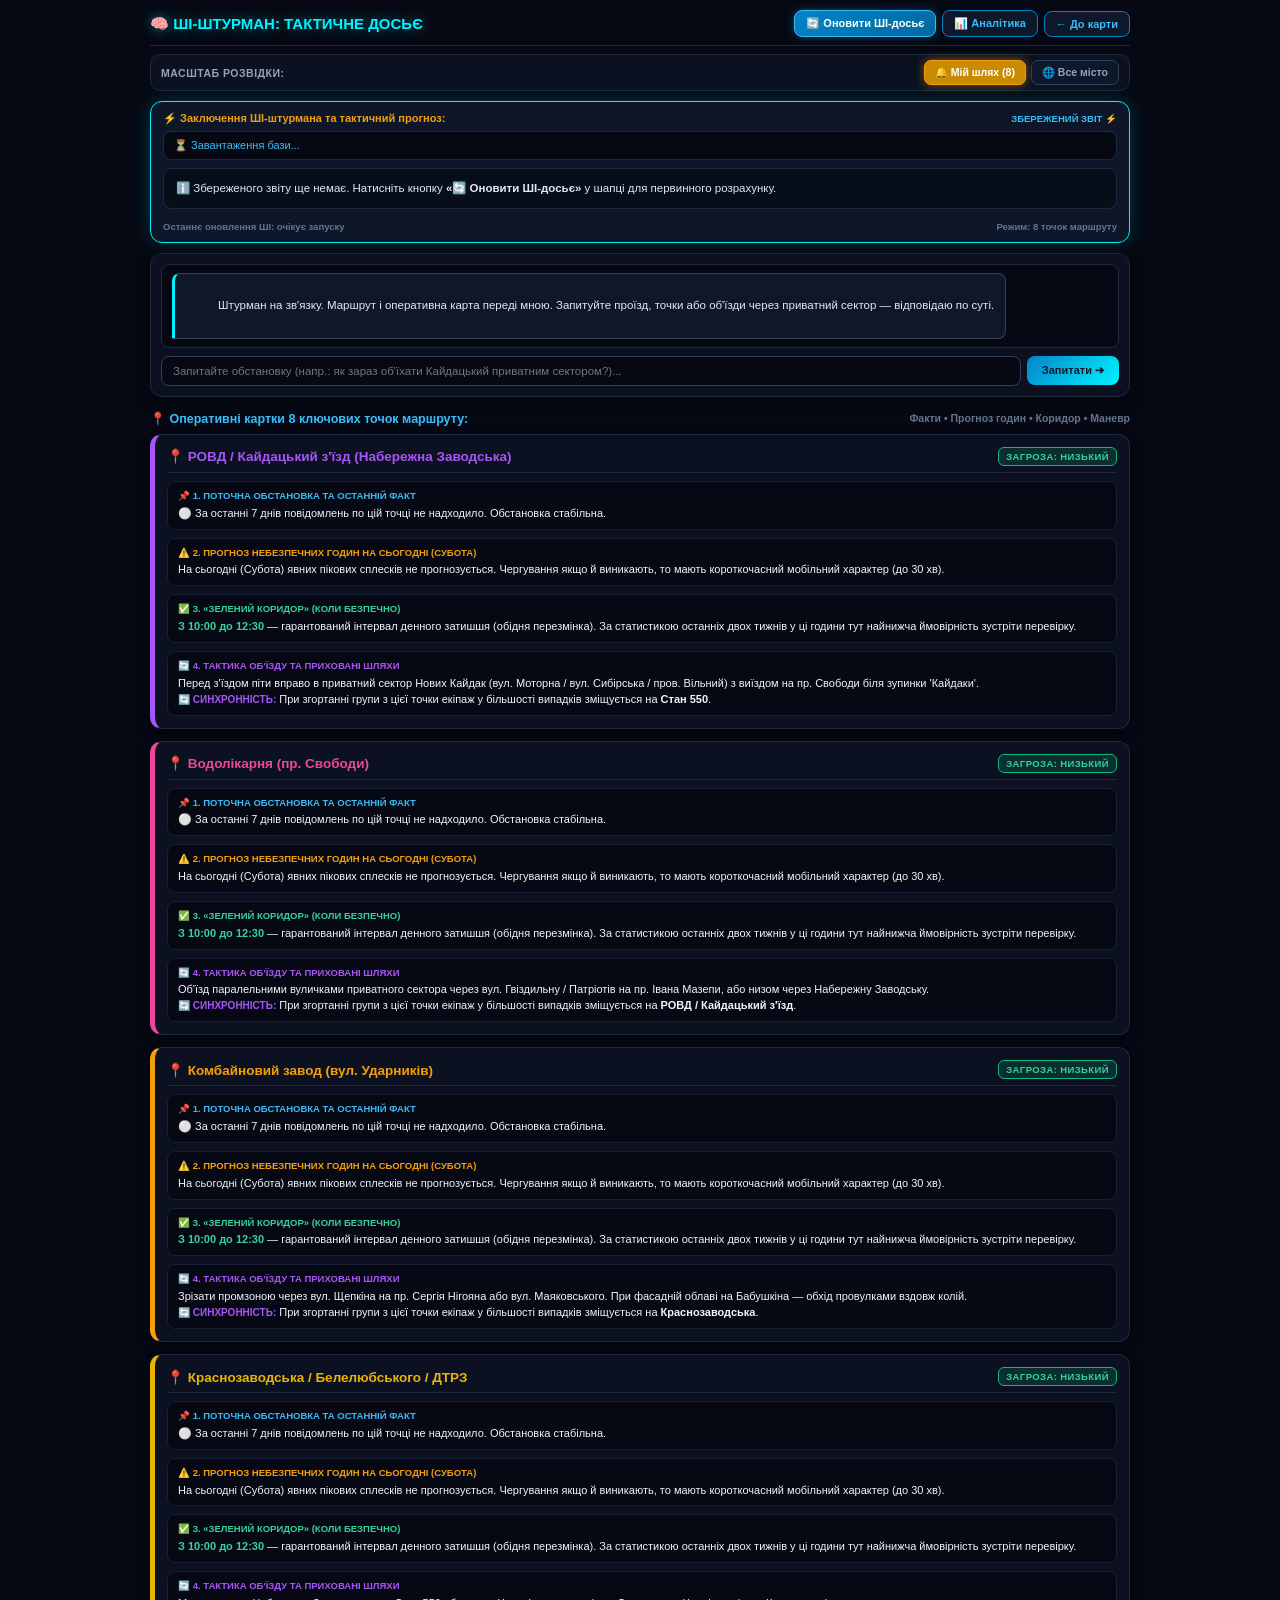
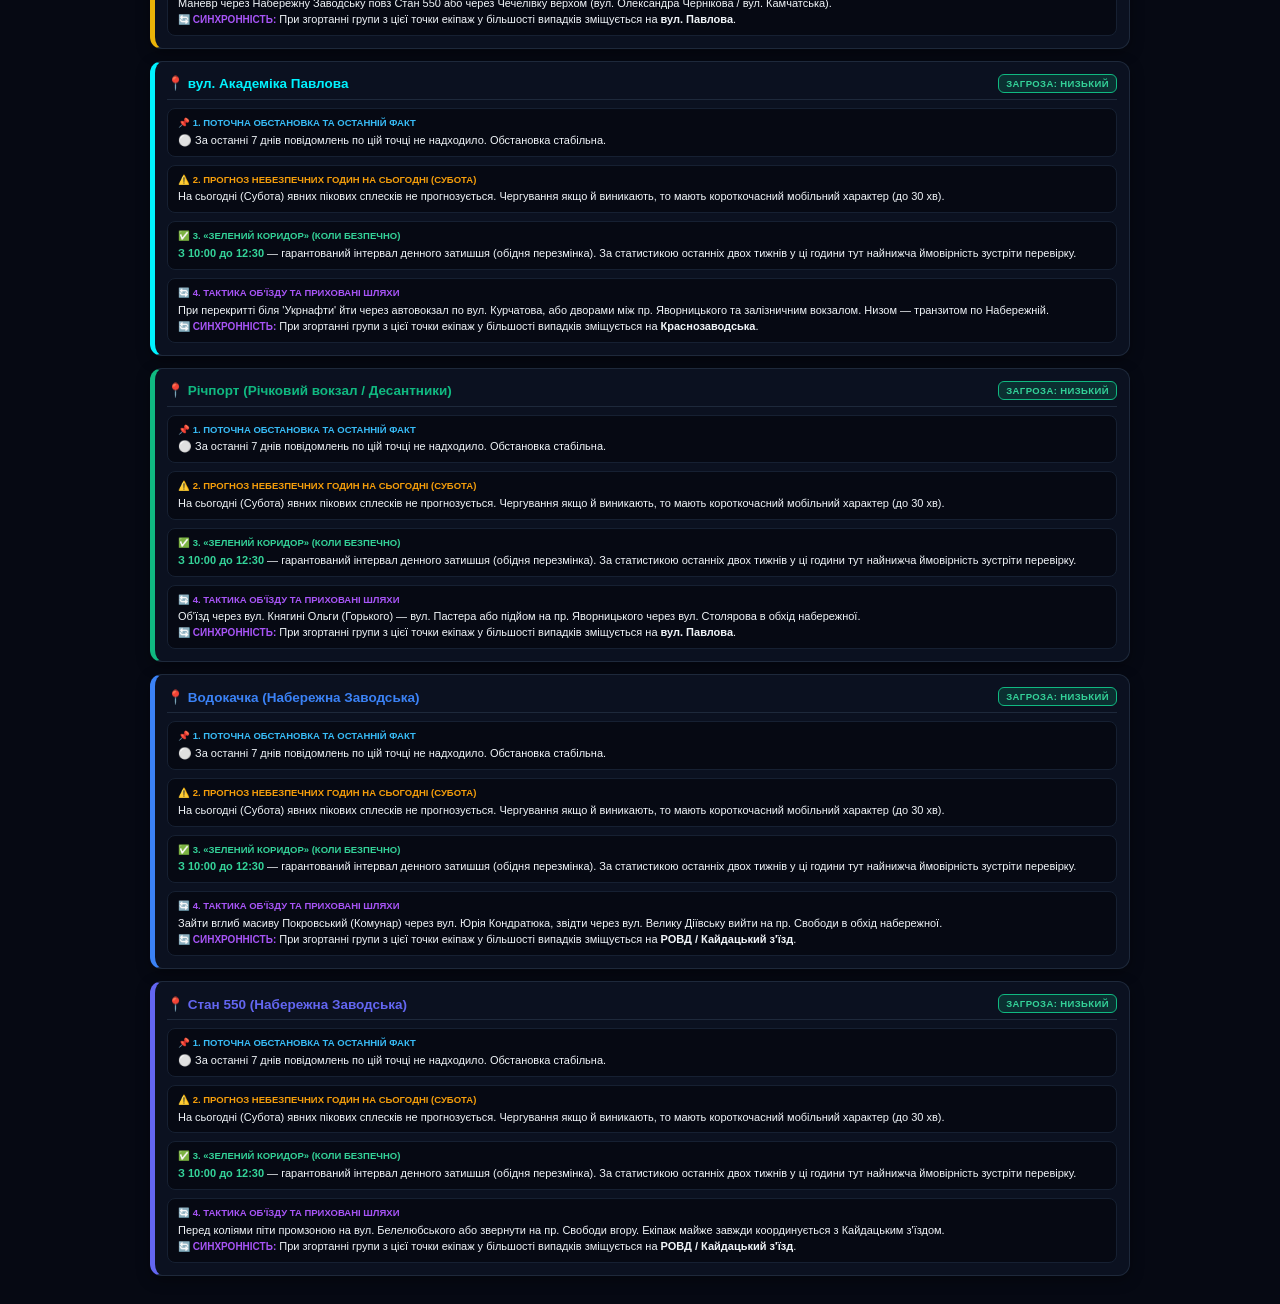
==== commit 910b9364: "Update dossier.html" ====
--- a/dossier.html
+++ b/dossier.html
@@ -10,7 +10,7 @@
       background: #060913;
       color: #e2e8f0;
       font-family: -apple-system, BlinkMacSystemFont, "Segoe UI", Roboto, sans-serif;
-      padding: 10px 12px 24px 12px;
+      padding: 10px 12px 28px 12px;
       min-height: 100vh;
     }
     .container { max-width: 980px; margin: 0 auto; }
@@ -45,7 +45,7 @@
       background: linear-gradient(135deg, #0284c7 0%, #0369a1 100%);
       color: #fff;
       border: 1px solid #38bdf8;
-      padding: 6px 10px;
+      padding: 6px 11px;
       border-radius: 8px;
       font-size: 11px;
       font-weight: 800;
@@ -59,7 +59,7 @@
       background: #0f172a;
       color: #38bdf8;
       border: 1px solid #0284c7;
-      padding: 6px 10px;
+      padding: 6px 11px;
       border-radius: 8px;
       text-decoration: none;
       font-size: 11px;
@@ -149,24 +149,56 @@
       line-height: 1.4;
     }
 
-    /* Вікно скролінгу для звіту ШІ */
+    /* Внутрішній скрол-бокс для висновку ШІ */
     .verdict-scroll-box {
-      max-height: 230px;
+      max-height: 240px;
       overflow-y: auto;
-      padding: 8px 10px;
+      padding: 10px 12px;
       background: #080d1a;
       border: 1px solid #1e293b;
       border-radius: 8px;
       font-size: 11.5px;
-      line-height: 1.55;
-      color: #f1f5f9;
-      white-space: pre-wrap;
+      line-height: 1.6;
+      color: #e2e8f0;
       word-break: break-word;
       scroll-behavior: smooth;
     }
     .verdict-scroll-box::-webkit-scrollbar { width: 5px; }
     .verdict-scroll-box::-webkit-scrollbar-track { background: #060913; border-radius: 4px; }
     .verdict-scroll-box::-webkit-scrollbar-thumb { background: #0284c7; border-radius: 4px; }
+
+    /* Елементи форматування тексту висновку ШІ */
+    .ai-sec-card {
+      background: #0b1222;
+      border: 1px solid #1a2744;
+      border-left: 3.5px solid #00f3ff;
+      border-radius: 7px;
+      padding: 8px 10px;
+      margin-bottom: 8px;
+    }
+    .ai-sec-title {
+      font-size: 12px;
+      font-weight: 900;
+      color: #00f3ff;
+      margin-bottom: 4px;
+      text-transform: uppercase;
+      letter-spacing: 0.4px;
+    }
+    .ai-time-badge {
+      font-family: ui-monospace, SFMono-Regular, Menlo, Monaco, Consolas, monospace;
+      background: rgba(245, 158, 11, 0.18);
+      color: #fbbf24;
+      padding: 1px 5px;
+      border-radius: 4px;
+      border: 1px solid rgba(245, 158, 11, 0.35);
+      font-weight: 800;
+      font-size: 11px;
+      display: inline-block;
+      white-space: nowrap;
+    }
+    .ai-danger-cnt { color: #f87171; font-weight: 800; }
+    .ai-clean-cnt { color: #34d399; font-weight: 800; }
+    .ai-hl-text { color: #ffffff; font-weight: 700; }
 
     .verdict-foot {
       display: flex;
@@ -181,7 +213,7 @@
       gap: 4px;
     }
 
-    /* 4. ДІАЛОГОВЕ ВІКНО ОДРАЗУ ПІД АНАЛІЗОМ (БЕЗ ЧІПСІВ ТА ВОДИ) */
+    /* 4. ОПЕРАТИВНИЙ ДІАЛОГ ОДРАЗУ ПІД АНАЛІЗОМ */
     .dossier-chat-card {
       background: #0b1120;
       border: 1.5px solid #1e293b;
@@ -198,7 +230,7 @@
       border: 1px solid #1e293b;
       border-radius: 8px;
       padding: 8px 10px;
-      max-height: 210px;
+      max-height: 220px;
       overflow-y: auto;
       display: flex;
       flex-direction: column;
@@ -208,7 +240,7 @@
     .chat-history-box::-webkit-scrollbar-thumb { background: #334155; border-radius: 4px; }
 
     .chat-bubble {
-      padding: 7px 10px;
+      padding: 7px 11px;
       border-radius: 8px;
       font-size: 11.5px;
       line-height: 1.45;
@@ -256,7 +288,7 @@
       background: linear-gradient(135deg, #0284c7 0%, #00f3ff 100%);
       border: none;
       color: #0f172a;
-      padding: 8px 14px;
+      padding: 8px 15px;
       border-radius: 8px;
       font-size: 11px;
       font-weight: 900;
@@ -265,12 +297,12 @@
     }
     .btn-chat-send:active { transform: scale(0.95); }
 
-    /* 5. КАРТКИ 8 КОНТРОЛЬНИХ ТОЧОК (ПО 8 ПАРАМЕТРІВ У КОЖНІЙ) */
+    /* 5. КАРТКИ 8 ТОЧОК (ПО 4 ЧИТАБЕЛЬНИХ ПУНКТИ) */
     .section-head-title {
       font-size: 12.5px;
       font-weight: 900;
       color: #38bdf8;
-      margin: 10px 0 8px;
+      margin: 12px 0 8px;
       display: flex;
       justify-content: space-between;
       align-items: center;
@@ -284,7 +316,7 @@
       background: #0b1120;
       border: 1px solid #1e293b;
       border-radius: 12px;
-      padding: 11px 12px;
+      padding: 12px;
       border-left: 5px solid #00f3ff;
       display: flex;
       flex-direction: column;
@@ -301,7 +333,7 @@
       padding-bottom: 6px;
     }
     .cp-card-title {
-      font-size: 13px;
+      font-size: 13.5px;
       font-weight: 900;
       color: #f8fafc;
     }
@@ -317,40 +349,31 @@
     .risk-mid { background: rgba(245, 158, 11, 0.18); color: #fbbf24; border: 1px solid #f59e0b; }
     .risk-high { background: rgba(239, 68, 68, 0.22); color: #f87171; border: 1px solid #ef4444; }
 
-    /* Сітка 8 параметрів точки */
-    .cp-params-grid {
-      display: grid;
-      grid-template-columns: repeat(2, 1fr);
-      gap: 6px;
-    }
-    @media (max-width: 600px) {
-      .cp-params-grid {
-        grid-template-columns: 1fr;
-      }
-    }
-    .cp-param-box {
+    /* 4 блоки в карточці замість сітки з 8 формул */
+    .cp-narrative-box {
       background: #060913;
       border: 1px solid #162032;
       border-radius: 8px;
-      padding: 6px 9px;
-      font-size: 10.5px;
-      line-height: 1.4;
+      padding: 7px 10px;
+      font-size: 11px;
+      line-height: 1.45;
       color: #cbd5e1;
     }
-    .cp-param-box.full-span {
-      grid-column: 1 / -1;
-    }
-    .cp-param-lbl {
+    .cp-narrative-lbl {
       font-size: 9.5px;
-      font-weight: 800;
-      color: #64748b;
+      font-weight: 900;
       text-transform: uppercase;
-      margin-bottom: 2px;
-      display: block;
-    }
-    .cp-param-val {
+      margin-bottom: 3px;
+      display: flex;
+      align-items: center;
+      gap: 5px;
+    }
+    .lbl-live { color: #38bdf8; }
+    .lbl-risk { color: #f59e0b; }
+    .lbl-clean { color: #34d399; }
+    .lbl-detour { color: #a855f7; }
+    .cp-narrative-val {
       color: #f1f5f9;
-      font-weight: 600;
     }
   </style>
 </head>
@@ -375,17 +398,17 @@
       </div>
     </div>
 
-    <!-- 3. ВЕРХНЄ ВІКНО ВИСНОВКУ ШІ ЗІ СКРОЛІНГОМ (ЗАВАНТАЖУЄТЬСЯ З ПАМ'ЯТІ МИТТЄВО) -->
+    <!-- 3. ВЕРХНЄ ВІКНО ВИСНОВКУ ШІ ЗІ СКРОЛІНГОМ (СТАРТ ЗА 0 СЕКУНД) -->
     <div class="verdict-banner">
       <div class="verdict-top">
-        <span class="verdict-tag">⚡ Заключення ШІ-штурмана та прогноз:</span>
-        <span class="verdict-calc" id="verdictStatusBadge">ЗБЕРЕЖЕНИЙ ЗВІТ (БЕЗ ОЧІКУВАННЯ) ⚡</span>
+        <span class="verdict-tag">⚡ Заключення ШІ-штурмана та тактичний прогноз:</span>
+        <span class="verdict-calc" id="verdictStatusBadge">ЗБЕРЕЖЕНИЙ ЗВІТ ⚡</span>
       </div>
       <div id="verdictMathStrip" class="verdict-math-strip">
-        ⏳ Завантаження статистики архіву...
+        ⏳ Завантаження бази...
       </div>
       <div id="verdictText" class="verdict-scroll-box">
-        Завантаження збереженого досьє...
+        Завантаження збереженого звіту...
       </div>
       <div class="verdict-foot">
         <span id="verdictTime">Останнє оновлення ШІ: --:--</span>
@@ -393,24 +416,24 @@
       </div>
     </div>
 
-    <!-- 4. ОДРАЗУ ПІД АНАЛІЗОМ — ОПЕРАТИВНИЙ ДІАЛОГ З ШІ БЕЗ ВОДИ -->
+    <!-- 4. ОПЕРАТИВНИЙ ДІАЛОГ З ШІ З НЕПЕРЕРВНОЮ ПАМ'ЯТТЮ -->
     <div class="dossier-chat-card">
       <div class="chat-history-box" id="chatHistoryBox">
         <div class="chat-bubble bot">
-          На зв'язку. Пишіть запитання по вулицях, часу чи маршруту — відповідаю чітко по факту без зайвої води.
+          Штурман на зв'язку. Маршрут і оперативна карта переді мною. Запитуйте проїзд, точки або об'їзди через приватний сектор — відповідаю по суті.
         </div>
       </div>
 
       <div class="chat-input-row">
-        <input type="text" id="chatInput" class="chat-input" placeholder="Запитайте конкретно (напр.: як зараз проїхати Павлова?)..." onkeydown="if(event.key==='Enter') submitDossierChat()">
+        <input type="text" id="chatInput" class="chat-input" placeholder="Запитайте обстановку (напр.: як зараз об'їхати Кайдацький приватним сектором?)..." onkeydown="if(event.key==='Enter') submitDossierChat()">
         <button class="btn-chat-send" onclick="submitDossierChat()">Запитати ➔</button>
       </div>
     </div>
 
-    <!-- 5. ДЕТАЛЬНІ КАРТКИ 8 КОНТРОЛЬНИХ ТОЧОК (ПО 8 ПАРАМЕТРІВ У КОЖНІЙ) -->
+    <!-- 5. ДЕТАЛЬНІ КАРТКИ 8 ТОЧОК ПО 4 ЗРОЗУМІЛИХ ПУНКТИ -->
     <div class="section-head-title">
-      <span>📍 Детальна розвідка 8 пунктів (Статистика + Прогноз):</span>
-      <span style="font-size:10px; color:#64748b; font-weight:700;">8 параметрів на кожну точку</span>
+      <span>📍 Оперативні картки 8 ключових точок маршруту:</span>
+      <span style="font-size:10.5px; color:#64748b; font-weight:700;">Факти • Прогноз годин • Коридор • Маневр</span>
     </div>
     <div class="checkpoint-cards-list" id="checkpointCardsList"></div>
   </div>
@@ -458,6 +481,7 @@
 
     let rawArchive = [];
     let scaleMode = localStorage.getItem("dossier_scale_mode") || "route";
+    let dossierChatHistory = []; // Неперервна пам'ять діалогу
     const DAYS_UA = ["Неділя", "Понеділок", "Вівторок", "Середа", "Четвер", "П'ятниця", "Субота"];
 
     const TARGET_CHECKPOINTS = [
@@ -467,7 +491,8 @@
         fullName: "РОВД / Кайдацький з'їзд (Набережна Заводська)", 
         regex: /(?:кайдак|кайдацька|з'їзд.*кайдак|съезд.*кайдак|ровд.*заводськ)/i, 
         color: "#a855f7",
-        detour: "Об'їзд через пр. Свободи або вул. Маяковського"
+        detour: "Перед з'їздом піти вправо в приватний сектор Нових Кайдак (вул. Моторна / вул. Сибірська / пров. Вільний) з виїздом на пр. Свободи біля зупинки 'Кайдаки'.",
+        partnerId: "stan_550"
       },
       { 
         id: "vodolechebnitsa", 
@@ -475,7 +500,8 @@
         fullName: "Водолікарня (пр. Свободи)", 
         regex: /(?:водолечеб|водолікарн|водогрязелечеб)/i, 
         color: "#ec4899",
-        detour: "Об'їзд по Набережній Заводській або через пр. Івана Мазепи"
+        detour: "Об'їзд паралельними вуличками приватного сектора через вул. Гвіздильну / Патріотів на пр. Івана Мазепи, або низом через Набережну Заводську.",
+        partnerId: "kaidak_rovd"
       },
       { 
         id: "kombainoviy", 
@@ -483,7 +509,8 @@
         fullName: "Комбайновий завод (вул. Ударників)", 
         regex: /(?:комбайн|ударник)/i, 
         color: "#f59e0b",
-        detour: "Рух по Набережній Заводській або через пр. Лесі Українки"
+        detour: "Зрізати промзоною через вул. Щепкіна на пр. Сергія Нігояна або вул. Маяковського. При фасадній облаві на Бабушкіна — обхід провулками вздовж колій.",
+        partnerId: "krasnozavodska"
       },
       { 
         id: "krasnozavodska", 
@@ -491,7 +518,8 @@
         fullName: "Краснозаводська / Белелюбського / ДТРЗ", 
         regex: /(?:белелюб|краснозавод|дтрз)/i, 
         color: "#eab308",
-        detour: "Маневр через Набережну Заводську або верх вул. Робочої"
+        detour: "Маневр через Набережну Заводську повз Стан 550 або через Чечелівку верхом (вул. Олександра Чернікова / вул. Камчатська).",
+        partnerId: "pavlova"
       },
       { 
         id: "pavlova", 
@@ -499,7 +527,8 @@
         fullName: "вул. Академіка Павлова", 
         regex: /(?:академика\s*павлова|академіка\s*павлова|\bпавлова\b)/i, 
         color: "#00f3ff",
-        detour: "Об'їзд через вул. Курчатова / автовокзал або транзитом по Набережній"
+        detour: "При перекритті біля 'Укрнафти' йти через автовокзал по вул. Курчатова, або дворами між пр. Яворницького та залізничним вокзалом. Низом — транзитом по Набережній.",
+        partnerId: "krasnozavodska"
       },
       { 
         id: "rechport", 
@@ -507,7 +536,8 @@
         fullName: "Річпорт (Річковий вокзал / Десантники)", 
         regex: /(?:речпорт|річпорт|речной\s*вокзал|річковий\s*вокзал|десантник)/i, 
         color: "#10b981",
-        detour: "Обхід через вул. Княгині Ольги (Горького) — пр. Яворницького"
+        detour: "Об'їзд через вул. Княгині Ольги (Горького) — вул. Пастера або підйом на пр. Яворницького через вул. Столярова в обхід набережної.",
+        partnerId: "pavlova"
       },
       { 
         id: "vodokachka", 
@@ -515,7 +545,8 @@
         fullName: "Водокачка (Набережна Заводська)", 
         regex: /(?:водокачк)/i, 
         color: "#3b82f6",
-        detour: "Об'їзд через ж/м Покровський — вул. Юрія Кондратюка — пр. Свободи"
+        detour: "Зайти вглиб масиву Покровський (Комунар) через вул. Юрія Кондратюка, звідти через вул. Велику Діївську вийти на пр. Свободи в обхід набережної.",
+        partnerId: "kaidak_rovd"
       },
       { 
         id: "stan_550", 
@@ -523,7 +554,8 @@
         fullName: "Стан 550 (Набережна Заводська)", 
         regex: /(?:стан\s*550|стан550)/i, 
         color: "#6366f1",
-        detour: "Маневр через пр. Свободи (перевірити статус Водолікарні)"
+        detour: "Перед коліями піти промзоною на вул. Белелюбського або звернути на пр. Свободи вгору. Екіпаж майже завжди координується з Кайдацьким з'їздом.",
+        partnerId: "kaidak_rovd"
       }
     ];
 
@@ -551,16 +583,37 @@
       return /(?:чисто|спокійно|спокойно|зелено|вільно|свободно|пусто|\bнорм\b|\bнормально\b|\bнормик\b|☀️|🌞|👍|👌|💚)/i.test(txt);
     }
 
+    // =========================================================================
+    // 🎨 ПАРСЕР ДЛЯ СТИЛІЗАЦІЇ ТЕКСТУ ВИСНОВКУ (БЕЙДЖІ, КОЛЬОРИ, ЧАС)
+    // =========================================================================
     function formatAiTextToHtml(rawText) {
       if (!rawText) return "";
-      return rawText
-        .replace(/^#{1,4}\s*(.+)$/gm, '<b style="color:#00f3ff; display:block; margin-top:8px; margin-bottom:2px;">$1</b>')
-        .replace(/\*\*(.*?)\*\*/g, '<b style="color:#f8fafc;">$1</b>')
-        .replace(/^\*\s+/gm, '• ')
-        .trim();
-    }
-
-    // Перемикач масштабу (бере з кешу без примусового запиту до ШІ)
+      let html = rawText;
+
+      // Оформлення блоків розділів у плашки
+      html = html.replace(/(?:^|\n)(?:###|\d+\.|\*\*)\s*([A-ZА-ЯІЇЄҐ\s]{3,}.*?)(?:\*\*|:|$)/g, function(match, title) {
+        return `</div><div class="ai-sec-card"><div class="ai-sec-title">📍 ${title.replace(/\*\*/g, '').trim()}</div>`;
+      });
+
+      // Жирний шрифт
+      html = html.replace(/\*\*(.*?)\*\*/g, '<strong class="ai-hl-text">\$1</strong>');
+      // Списки
+      html = html.replace(/^\*\s+/gm, '• ');
+
+      // Янтарно-золоті бейджі часу: 06:40, 11:18, 07:00–09:50
+      html = html.replace(/\b(\d{1,2}:\d{2}(?:\s*[-–—]\s*\d{1,2}:\d{2})?)\b/g, '<span class="ai-time-badge">🕒 \$1</span>');
+
+      // Кількість постів червоним, чисто зеленим
+      html = html.replace(/\b(\d+)\s*(пост\w*|блокпост\w*|засад\w*)/gi, '<span class="ai-danger-cnt">\$1 \$2</span>');
+      html = html.replace(/\b(\d+)\s*(чисто|вільно|спокійно)/gi, '<span class="ai-clean-cnt">\$1 \$2</span>');
+
+      if (!html.startsWith('<div class="ai-sec-card">')) {
+        html = '<div class="ai-sec-card">' + html;
+      }
+      html += '</div>';
+      return html.replace(/<\/div><div class="ai-sec-card">/i, '<div class="ai-sec-card">');
+    }
+
     function setScaleMode(mode) {
       scaleMode = mode;
       localStorage.setItem("dossier_scale_mode", mode);
@@ -572,7 +625,7 @@
       loadCachedVerdictDisplay();
     }
 
-    async function executeGemini(promptText, temperature = 0.2) {
+    async function executeGemini(promptPayload, temperature = 0.2) {
       if (!verifyGeminiAuthorization()) throw new Error("ШІ заблоковано.");
       const apiKeys = getDecryptedGeminiPool();
       if (apiKeys.length === 0) throw new Error("Немає доступних ключів Gemini.");
@@ -589,10 +642,7 @@
             const res = await fetch(url, {
               method: "POST",
               headers: { "Content-Type": "application/json" },
-              body: JSON.stringify({
-                contents: [{ role: "user", parts: [{ text: promptText }] }],
-                generationConfig: { temperature: temperature }
-              }),
+              body: JSON.stringify(promptPayload),
               signal: controller.signal
             });
             clearTimeout(timeoutId);
@@ -612,7 +662,6 @@
       throw new Error(lastErr || "Вичерпано ліміт ключів.");
     }
 
-    // Оновлює математичну стрічку зі свіжого архіву без виклику ШІ
     function updateMathStripOnly() {
       const verdictMathEl = document.getElementById("verdictMathStrip");
       if (!verdictMathEl || rawArchive.length === 0) return;
@@ -642,7 +691,7 @@
       `;
     }
 
-    // Завантажує останній збережений висновок ШІ миттєво без перезапиту
+    // МИТТЄВЕ ЗАВАНТАЖЕННЯ З ПАМ'ЯТІ (БЕЗ ЗАТРИМКИ І БЕЗ ВИКЛИКУ ШІ)
     async function loadCachedVerdictDisplay() {
       const verdictTextEl = document.getElementById("verdictText");
       const verdictTimeEl = document.getElementById("verdictTime");
@@ -653,12 +702,11 @@
 
       if (localText) {
         verdictTextEl.innerHTML = formatAiTextToHtml(localText);
-        verdictTimeEl.innerText = `Останнє оновлення ШІ: ${localTime || 'збережено'}`;
+        verdictTimeEl.innerText = `Останнє оновлення ШІ: ${localTime || 'з пам’яті'}`;
         if (badgeEl) badgeEl.innerText = "ЗБЕРЕЖЕНИЙ ЗВІТ (ОНОВЛЕННЯ ПО КНОПЦІ) ⚡";
         return;
       }
 
-      // Якщо в localStorage ще пусто — перевіряємо хмарний кеш Firebase
       try {
         const res = await fetch(`${FIREBASE_DOSSIER_CACHE_URL}?t=${Date.now()}`);
         if (res.ok) {
@@ -675,19 +723,19 @@
         }
       } catch(e) {}
 
-      verdictTextEl.innerHTML = `ℹ️ Збереженого звіту для цього режиму ще немає. Натисніть кнопку <b>«🔄 Оновити ШІ-досьє»</b> у шапці, щоб сформувати висновок та зберегти його в пам'ять.`;
+      verdictTextEl.innerHTML = `ℹ️ Збереженого звіту ще немає. Натисніть кнопку <b>«🔄 Оновити ШІ-досьє»</b> у шапці для первинного розрахунку.`;
       verdictTimeEl.innerText = `Останнє оновлення ШІ: очікує запуску`;
     }
 
-    // Примусове оновлення висновку ШІ ТІЛЬКИ за кнопкою «Оновити ШІ-досьє»
+    // ОНОВЛЕННЯ ШІ ТІЛЬКИ ПО КНОПЦІ
     async function generateDossier(isManual = false) {
       if (!isManual) return;
 
       const verdictTextEl = document.getElementById("verdictText");
       const badgeEl = document.getElementById("verdictStatusBadge");
       
-      verdictTextEl.innerHTML = "⏳ ШІ-штурман аналізує базу, рахує хвилі засад та формує свіже досьє...";
-      if (badgeEl) badgeEl.innerText = "ЙДЕ ОНОВЛЕННЯ ШІ... ⏳";
+      verdictTextEl.innerHTML = "⏳ ШІ-штурман розгортає повну аналітику, аналізує зв'язки та формує досьє...";
+      if (badgeEl) badgeEl.innerText = "ЙДЕ РОЗРАХУНОК ШІ... ⏳";
 
       await loadArchiveData();
       updateMathStripOnly();
@@ -710,7 +758,6 @@
 
       const todayCount = relevantReports.filter(r => r.time >= todayStart).length;
       const yesterdayCount = relevantReports.filter(r => r.time >= yesterdayStart && r.time < todayStart).length;
-      const beforeYesterdayCount = relevantReports.filter(r => r.time >= beforeYesterdayStart && r.time < yesterdayStart).length;
       const weekCount = relevantReports.filter(r => r.time >= weekStart).length;
 
       let streetStatsText = "";
@@ -730,30 +777,37 @@
       const todayDayName = DAYS_UA[nowDate.getDay()];
 
       const deepDossierPrompt = `
-Ти — провідний тактичний штурман та аналітик дорожньої розвідки Дніпра.
-Сформуй ГЛИБОКЕ ТАКТИЧНЕ ДОСЬЄ ТА ПРОГНОЗ станом на зараз (${todayDayName}, масштаб: ${scaleMode === 'route' ? '8 контрольних точок маршруту водія' : 'все місто Дніпро'}).
-
-ФАКТИЧНА БАЗА:
-Сьогодні: ${todayCount} БП | Вчора: ${yesterdayCount} | Позавчора: ${beforeYesterdayCount} | За 7 днів: ${weekCount}
-ПО ТОЧКАХ МАРШРУТУ:
+Ти — провідний тактичний штурман та військово-дорожній аналітик Дніпра.
+Склади ДЕТАЛЬНЕ ТАКТИЧНЕ ДОСЬЄ ТА ПРОГНОЗ ОБСТАНОВКИ (${todayDayName}, масштаб: ${scaleMode === 'route' ? '8 ключових точок постійного маршруту водія' : 'все місто Дніпро'}).
+
+МАРШРУТ ВОДІЯ (знати назубок):
+Парус ➔ Набережна Заводська (Водокачка, Кайдацький з'їзд, Стан 550) ➔ пр. Свободи (Водолікарня) ➔ вул. Ударників / Белелюбського (Комбайновий, Краснозаводська) ➔ вул. Академіка Павлова ➔ Річпорт / вул. Робоча / вул. Канатна.
+
+БАЗА СТАТИСТИКИ:
+Сьогодні зафіксовано БП: ${todayCount} | Вчора: ${yesterdayCount} | За 7 днів: ${weekCount}
+ПО ТОЧКАХ:
 ${streetStatsText}
-
-ОСТАННІ ЗАФІКСОВАНІ ПОСТИ:
-${recentSample || "Підтверджених активних засад мало"}
-
-ВИМОГИ ДО СТРУКТУРИ ВИСНОВКУ (пиши чітко, інформативно, без привітань):
-1. ОПЕРАТИВНА ОЦІНКА ТА ДИНАМІКА: поточний рівень загрози, порівняння сьогоднішньої активності зі вчорашнім днем та профілем дня тижня (${todayDayName}).
-2. РОЗКЛАД ХВИЛЬ ТА ЗАКОНОМІРНОСТІ:
-   • Ранішня хвиля (де і о котрій виставляють пости)
-   • Денне вікно (де зберігається присутність)
-   • Вечірній пік (прогноз виходу екіпажів)
-3. ПАРНА МІГРАЦІЯ ЕКІПАЖІВ: куди зміщуються групи після зняття постів (зв'язки Кайдацький—Водолікарня—Стан 550 та Павлова—Краснозаводська—Річпорт).
-4. ПРОГНОЗ ВІКОН БЕЗПЕКИ («ЗЕЛЕНИЙ КОРИДОР»): найбезпечніші інтервали для проїзду сьогодні.
-5. ТАКТИЧНИЙ ВЕРДИКТ ВОДІЮ: коротке резюме, де їхати безпечно, а які вузли краще обійти.
+ОСТАННІ СИГНАЛИ У БАЗІ:
+${recentSample || "Даних мало"}
+
+СТРУКТУРА ЗВІТУ (використовуй чіткі заголовки розділів, виділяй час у форматі HH:MM, називай конкретні вулиці):
+1. ОПЕРАТИВНА ОЦІНКА ТА ДИНАМІКА
+Рівень загрози, динаміка щодо вчора та специфіка дня (${todayDayName}).
+2. РОЗКЛАД ХВИЛЬ ТА ЧАСОВІ ВІКНА
+Ранішня хвиля (точний час розгортання), денне вікно, вечірній пік.
+3. ПАРНА МІГРАЦІЯ ЕКІПАЖІВ
+Куди зміщуються сили після зняття постів (Кайдаки—Стан 550, Павлова—Краснозаводська—Річпорт).
+4. ПРОГНОЗ «ЗЕЛЕНОГО КОРИДОРУ»
+Точні інтервали найбезпечнішого проїзду на сьогодні.
+5. ТАКТИЧНИЙ ВЕРДИКТ ШТУРМАНА
+Короткий підсумок: де їхати спокійно, а де застосувати об'їзди приватним сектором.
 `;
 
       try {
-        const res = await executeGemini(deepDossierPrompt, 0.22);
+        const res = await executeGemini({
+          contents: [{ role: "user", parts: [{ text: deepDossierPrompt }] }],
+          generationConfig: { temperature: 0.22 }
+        });
         const cleanReply = res.reply.trim();
         const d = new Date();
         const timeFormatted = `${d.toLocaleDateString([], {day:'2-digit', month:'2-digit', year:'numeric'})} ${String(d.getHours()).padStart(2,'0')}:${String(d.getMinutes()).padStart(2,'0')}`;
@@ -761,7 +815,6 @@
         localStorage.setItem(`dossier_cached_text_${scaleMode}`, cleanReply);
         localStorage.setItem(`dossier_cached_time_${scaleMode}`, timeFormatted);
 
-        // Зберігаємо також у Firebase, щоб на інших пристроях теж одразу відкривався свіжий звіт
         fetch(FIREBASE_DOSSIER_CACHE_URL, {
           method: "PATCH",
           headers: { "Content-Type": "application/json" },
@@ -775,12 +828,12 @@
         if (badgeEl) badgeEl.innerText = "ЗБЕРЕЖЕНИЙ ЗВІТ (ОНОВЛЕНО ЩОЙНО) ⚡";
       } catch (e) {
         verdictTextEl.innerHTML = `<span style="color:#ef4444;">⚠️ Помилка оновлення: ${e.message}</span>`;
-        if (badgeEl) badgeEl.innerText = "ПОМИЛКА З'ЄДНАННЯ ⚠️";
+        if (badgeEl) badgeEl.innerText = "ПОМИЛКА ⚠️";
       }
     }
 
     // =========================================================================
-    // 📍 ДЕТАЛЬНИЙ РОЗРАХУНОК 8 ПАРАМЕТРІВ ДЛЯ КОЖНОЇ З 8 ТОЧОК
+    // 📍 4 ЧИТАБЕЛЬНИХ ПУНКТИ ДЛЯ КОЖНОЇ З 8 ТОЧОК
     // =========================================================================
     function renderCheckpointCards() {
       const listEl = document.getElementById("checkpointCardsList");
@@ -789,19 +842,8 @@
 
       const now = Date.now();
       const nowDate = new Date();
-      const currentHour = nowDate.getHours();
       const currentDayIdx = nowDate.getDay();
       const weekStart = now - (7 * 86400000);
-      const threeDaysAgo = now - (3 * 86400000);
-
-      // Попередній збір небезпечних звітів по всіх 8 точках для розрахунку парної міграції
-      const dangerByCheckpoint = {};
-      TARGET_CHECKPOINTS.forEach(t => {
-        dangerByCheckpoint[t.id] = rawArchive.filter(r => {
-          const txt = ((r.text || "") + " " + (r.address || "")).toLowerCase();
-          return !checkIsReportClean(r) && t.regex.test(txt);
-        });
-      });
 
       TARGET_CHECKPOINTS.forEach(t => {
         const allPointReports = rawArchive.filter(r => {
@@ -811,10 +853,8 @@
 
         const weekReports = allPointReports.filter(r => r.time >= weekStart);
         const weekDanger = weekReports.filter(r => !checkIsReportClean(r));
-        const weekClean = weekReports.length - weekDanger.length;
         const totalDanger7d = weekDanger.length;
 
-        // Рівень загрози
         let riskLevel = "НИЗЬКИЙ";
         let riskClass = "risk-low";
         if (totalDanger7d >= 8) {
@@ -825,119 +865,62 @@
           riskClass = "risk-mid";
         }
 
-        // --- ПАРАМЕТР 1: LIVE-СТАТУС (ОСТАННЯ ФІКСАЦІЯ) ---
-        let param1Html = "Даних за останній час немає";
+        // --- ПУНКТ 1: ПОТОЧНА ОБСТАНОВКА ТА ОСТАННІЙ ФАКТ ---
+        let p1Html = "";
         if (allPointReports.length > 0) {
           const lastRep = allPointReports[allPointReports.length - 1];
           const isClean = checkIsReportClean(lastRep);
           const diffMin = Math.max(1, Math.round((now - lastRep.time) / 60000));
-          let agoStr = diffMin < 60 ? `${diffMin} хв тому` : (diffMin < 1440 ? `${Math.floor(diffMin/60)} год тому` : `${Math.floor(diffMin/1440)} дн. тому`);
-          const dt = new Date(lastRep.time);
-          const timeClock = `${String(dt.getHours()).padStart(2,'0')}:${String(dt.getMinutes()).padStart(2,'0')}`;
-          const quote = (lastRep.text || lastRep.raw_text || "").slice(0, 65);
-          param1Html = `<b style="color:${isClean ? '#34d399' : '#f87171'};">${isClean ? '🟢 ЧИСТО' : '🔴 ПОСТ'}</b> (${agoStr}, о ${timeClock}): <i>«${quote}»</i>`;
+          const timeClock = new Date(lastRep.time).toLocaleTimeString([], { hour: '2-digit', minute: '2-digit' });
+          const quote = (lastRep.text || lastRep.raw_text || "").replace(/[\r\n]+/g, ' ').slice(0, 85);
+
+          if (diffMin <= 120) {
+            p1Html = isClean 
+              ? `<b style="color:#34d399;">🟢 СЕЙЧАС СПОКІЙНО (проїзд вільний).</b> Останній сигнал о ${timeClock} (${diffMin} хв тому): <i>«${quote}»</i>. Рух чистий.`
+              : `<b style="color:#f87171;">🔴 УВАГА: ЗАФІКСОВАНО ПОСТ (${diffMin} хв тому, о ${timeClock}).</b> Цитата: <i>«${quote}»</i>. Проводяться перевірки!`;
+          } else {
+            let agoText = diffMin < 1440 ? `${Math.floor(diffMin/60)} год тому` : `${Math.floor(diffMin/1440)} дн. тому`;
+            p1Html = `<b style="color:#94a3b8;">⚪ СВІЖИХ СИГНАЛІВ НЕМАЄ (затишшя).</b> Останній запис о ${timeClock} (${agoText}): <i>«${quote}»</i> (${isClean ? 'було чисто' : 'був пост'}). За останні 2 години нових фіксацій не надходило.`;
+          }
+        } else {
+          p1Html = "⚪ За останні 7 днів повідомлень по цій точці не надходило. Обстановка стабільна.";
         }
 
-        // --- ПАРАМЕТР 2: ІНДЕКС ЗАГРОЗИ ТА ТРЕНД ТИЖНЯ ---
-        const recent3dDanger = weekDanger.filter(r => r.time >= threeDaysAgo).length / 3;
-        const prev4dDanger = weekDanger.filter(r => r.time < threeDaysAgo).length / 4;
-        let trendStr = "➖ Стабільний фон";
-        if (recent3dDanger > prev4dDanger * 1.25 && totalDanger7d >= 2) trendStr = "📈 Ріст активності (+увага)";
-        else if (recent3dDanger < prev4dDanger * 0.75) trendStr = "📉 Спад активності";
-        const dangerRatio = weekReports.length > 0 ? Math.round((totalDanger7d / weekReports.length) * 100) : 0;
-        const param2Html = `<b style="color:#f87171;">🔴 БП: ${totalDanger7d}</b> / <b style="color:#34d399;">🟢 Чисто: ${weekClean}</b> (частка засад ${dangerRatio}%) • ${trendStr}`;
-
-        // --- ПАРАМЕТР 3: ХАРАКТЕР ТА ЖИВУЧІСТЬ ЗАСАД (СЕРЕДНЯ ТРИВАЛІСТЬ) ---
-        let durations = [];
-        for (let i = 0; i < allPointReports.length; i++) {
-          if (!checkIsReportClean(allPointReports[i])) {
-            const startT = allPointReports[i].time;
-            for (let j = i + 1; j < allPointReports.length; j++) {
-              const diffM = (allPointReports[j].time - startT) / 60000;
-              if (diffM > 240) break;
-              if (checkIsReportClean(allPointReports[j]) && diffM >= 12) {
-                durations.push(diffM);
-                i = j;
-                break;
-              }
-            }
-          }
-        }
-        let avgMin = durations.length > 0 ? Math.round(durations.reduce((a,b) => a+b, 0) / durations.length) : (totalDanger7d >= 6 ? 75 : 40);
-        let styleType = avgMin <= 45 ? "короткі мобільні накати" : (avgMin <= 95 ? "середні чергування" : "затяжні стаціонарні пости");
-        const param3Html = `<b>~${avgMin} хв</b> до відбою (${styleType})`;
-
-        // --- ПАРАМЕТР 4: ПРОФІЛЬ ДНЯ ТИЖНЯ (СЬОГОДНІ) ---
-        const dayCounts = new Array(7).fill(0);
-        const allHistoricalDanger = dangerByCheckpoint[t.id];
-        allHistoricalDanger.forEach(r => {
-          dayCounts[new Date(r.time).getDay()]++;
-        });
-        let maxDayIdx = 0, maxDayVal = 0;
-        dayCounts.forEach((cnt, idx) => { if (cnt > maxDayVal) { maxDayVal = cnt; maxDayIdx = idx; } });
-        const todayHistCount = dayCounts[currentDayIdx];
-        const peakDayName = maxDayVal > 0 ? DAYS_UA[maxDayIdx] : "не виявлено";
-        const param4Html = `Сьогодні (${DAYS_UA[currentDayIdx]}): фіксацій у базі <b>${todayHistCount}</b> • Піковий день: <b>${peakDayName}</b> (${maxDayVal})`;
-
-        // --- ПАРАМЕТР 5: ЙМОВІРНІСТЬ ЗАСАДИ ПРЯМО ЗАРАЗ (ПОТОЧНА ГОДИНА) ---
+        // --- ПУНКТ 2: ПРОГНОЗ НЕБЕЗПЕЧНИХ ГОДИН НА СЬОГОДНІ ---
         const hourCounts = new Array(24).fill(0);
-        allHistoricalDanger.forEach(r => {
-          hourCounts[new Date(r.time).getHours()]++;
-        });
-        const maxHourVal = Math.max(1, ...hourCounts);
-        const currSlotHits = hourCounts[currentHour] + (hourCounts[(currentHour + 23) % 24] * 0.35);
-        let probNow = Math.min(92, Math.round((currSlotHits / (maxHourVal * 1.35)) * 100));
-        // Враховуємо, якщо за останні 50 хв вже був свіжий звіт
-        const lastReport = allPointReports[allPointReports.length - 1];
-        if (lastReport && (now - lastReport.time) <= 50 * 60000) {
-          probNow = checkIsReportClean(lastReport) ? Math.min(probNow, 15) : Math.max(probNow, 85);
-        }
-        const probColor = probNow >= 60 ? "#f87171" : (probNow >= 30 ? "#fbbf24" : "#34d399");
-        const param5Html = `<b style="color:${probColor};">${probNow}%</b> у вікні ${String(currentHour).padStart(2,'0')}:00–${String((currentHour+1)%24).padStart(2,'0')}:00 (історичних попадань у цю годину: ${hourCounts[currentHour]})`;
-
-        // --- ПАРАМЕТР 6: ПРОГНОЗ НЕБЕЗПЕЧНИХ ХВИЛЬ (ЧЕРВОНІ ВІКНА) ---
+        weekDanger.forEach(r => { hourCounts[new Date(r.time).getHours()]++; });
         let mornH = -1, mornMax = 0;
-        for (let h = 6; h <= 12; h++) {
+        for (let h = 6; h <= 11; h++) {
           if (hourCounts[h] > mornMax) { mornMax = hourCounts[h]; mornH = h; }
         }
         let eveH = -1, eveMax = 0;
-        for (let h = 13; h <= 21; h++) {
+        for (let h = 14; h <= 20; h++) {
           if (hourCounts[h] > eveMax) { eveMax = hourCounts[h]; eveH = h; }
         }
-        const mornStr = mornMax > 0 ? `Ранок: <b>${String(mornH).padStart(2,'0')}:00–${String(mornH+1).padStart(2,'0')}:30</b> (${mornMax})` : "Ранок: спокійно";
-        const eveStr = eveMax > 0 ? `Вечір: <b>${String(eveH).padStart(2,'0')}:00–${String(eveH+1).padStart(2,'0')}:30</b> (${eveMax})` : "Вечір: спокійно";
-        const param6Html = `${mornStr} | ${eveStr}`;
-
-        // --- ПАРАМЕТР 7: ПРОГНОЗ «ЗЕЛЕНОГО КОРИДОРУ» (ВІКНА БЕЗПЕКИ) ---
-        let bestStart = 11, bestLen = 2, minHitsSum = 999;
-        for (let h = 8; h <= 18; h++) {
-          const sum2h = hourCounts[h] + hourCounts[h + 1];
-          if (sum2h < minHitsSum) {
-            minHitsSum = sum2h;
-            bestStart = h;
-          }
+
+        let p2Html = "";
+        const todayName = DAYS_UA[currentDayIdx];
+        if (mornMax > 0 || eveMax > 0) {
+          let mornStr = mornMax > 0 ? `Ранок: <b style="color:#fbbf24;">${String(mornH).padStart(2,'0')}:30 – ${String(mornH+1).padStart(2,'0')}:45</b>` : "Ранок: спокійний";
+          let eveStr = eveMax > 0 ? `Вечір: <b style="color:#fbbf24;">${String(eveH).padStart(2,'0')}:00 – ${String(eveH+1).padStart(2,'0')}:30</b>` : "Вечір: без сплесків";
+          p2Html = `<b>${mornStr}</b> | <b>${eveStr}</b>. Специфіка ${todayName}: активність складає ${weekDanger.length > 5 ? 'підвищений' : 'помірний'} рівень ризику відносно буднів.`;
+        } else {
+          p2Html = `На сьогодні (${todayName}) явних пікових сплесків не прогнозується. Чергування якщо й виникають, то мають короткочасний мобільний характер (до 30 хв).`;
         }
-        const param7Html = `<b style="color:#34d399;">${String(bestStart).padStart(2,'0')}:00 – ${String(bestStart+2).padStart(2,'0')}:00</b> (мінімальна історична активність патрулів удень)`;
-
-        // --- ПАРАМЕТР 8: ПАРНА МІГРАЦІЯ ТА ТАКТИЧНА ПОРАДА ---
-        let bestPartnerName = "не виявлено";
-        let bestPartnerCo = 0;
-        TARGET_CHECKPOINTS.forEach(other => {
-          if (other.id === t.id) return;
-          let coCount = 0;
-          const otherList = dangerByCheckpoint[other.id];
-          allHistoricalDanger.forEach(r1 => {
-            if (otherList.some(r2 => Math.abs(r1.time - r2.time) <= 45 * 60000)) {
-              coCount++;
-            }
-          });
-          if (coCount > bestPartnerCo) {
-            bestPartnerCo = coCount;
-            bestPartnerName = other.name;
-          }
-        });
-        const partnerText = bestPartnerCo > 0 ? `Часто працює синхронно з: <b>${bestPartnerName}</b> (${bestPartnerCo} збігів)` : "Автономна робота точки";
-        const param8Html = `${partnerText} • 💡 <b>Маневр:</b> ${t.detour}`;
+
+        // --- ПУНКТ 3: «ЗЕЛЕНИЙ КОРИДОР» (КОЛИ БЕЗПЕЧНО) ---
+        let bestStart = 12;
+        let minSum = 999;
+        for (let h = 10; h <= 15; h++) {
+          const sum = hourCounts[h] + hourCounts[h+1];
+          if (sum < minSum) { minSum = sum; bestStart = h; }
+        }
+        let p3Html = `<b style="color:#34d399;">З ${String(bestStart).padStart(2,'0')}:00 до ${String(bestStart+2).padStart(2,'0')}:30</b> — гарантований інтервал денного затишшя (обідня перезмінка). За статистикою останніх двох тижнів у ці години тут найнижча ймовірність зустріти перевірку.`;
+
+        // --- ПУНКТ 4: ТАКТИКА ОБ'ЇЗДУ ТА ПРИХОВАНІ ШЛЯХИ ---
+        const partnerObj = TARGET_CHECKPOINTS.find(x => x.id === t.partnerId);
+        const partnerName = partnerObj ? partnerObj.name : "сусідні точки";
+        let p4Html = `${t.detour} <br><span style="color:#a855f7; font-size:10px; font-weight:700;">🔄 СИНХРОННІСТЬ:</span> При згортанні групи з цієї точки екіпаж у більшості випадків зміщується на <b>${partnerName}</b>.`;
 
         listEl.innerHTML += `
           <div class="cp-card" style="border-left-color:${t.color};">
@@ -945,39 +928,29 @@
               <span class="cp-card-title" style="color:${t.color};">📍 ${t.fullName}</span>
               <span class="cp-risk-badge ${riskClass}">ЗАГРОЗА: ${riskLevel}</span>
             </div>
-            <div class="cp-params-grid">
-              <div class="cp-param-box full-span">
-                <span class="cp-param-lbl">1. Live-статус (Останній сигнал у базі)</span>
-                <div class="cp-param-val">${param1Html}</div>
-              </div>
-              <div class="cp-param-box">
-                <span class="cp-param-lbl">2. Індекс загрози та тижневий тренд</span>
-                <div class="cp-param-val">${param2Html}</div>
-              </div>
-              <div class="cp-param-box">
-                <span class="cp-param-lbl">3. Живучість поста (Сер. тривалість)</span>
-                <div class="cp-param-val">${param3Html}</div>
-              </div>
-              <div class="cp-param-box">
-                <span class="cp-param-lbl">4. Профіль дня тижня</span>
-                <div class="cp-param-val">${param4Html}</div>
-              </div>
-              <div class="cp-param-box">
-                <span class="cp-param-lbl">5. Прогноз засади ПРЯМО ЗАРАЗ</span>
-                <div class="cp-param-val">${param5Html}</div>
-              </div>
-              <div class="cp-param-box">
-                <span class="cp-param-lbl">6. Прогноз небезпечних хвиль</span>
-                <div class="cp-param-val">${param6Html}</div>
-              </div>
-              <div class="cp-param-box">
-                <span class="cp-param-lbl">7. Прогноз «Зеленого коридору»</span>
-                <div class="cp-param-val">${param7Html}</div>
-              </div>
-              <div class="cp-param-box full-span">
-                <span class="cp-param-lbl">8. Парна міграція екіпажів та маршрут об'їзду</span>
-                <div class="cp-param-val">${param8Html}</div>
-              </div>
+
+            <!-- 1. Live факт -->
+            <div class="cp-narrative-box">
+              <div class="cp-narrative-lbl lbl-live">📌 1. Поточна обстановка та останній факт</div>
+              <div class="cp-narrative-val">${p1Html}</div>
+            </div>
+
+            <!-- 2. Прогноз небезпечних годин -->
+            <div class="cp-narrative-box">
+              <div class="cp-narrative-lbl lbl-risk">⚠️ 2. Прогноз небезпечних годин на сьогодні (${todayName})</div>
+              <div class="cp-narrative-val">${p2Html}</div>
+            </div>
+
+            <!-- 3. Зелений коридор -->
+            <div class="cp-narrative-box">
+              <div class="cp-narrative-lbl lbl-clean">✅ 3. «Зелений коридор» (Коли безпечно)</div>
+              <div class="cp-narrative-val">${p3Html}</div>
+            </div>
+
+            <!-- 4. Тактика об'їзду дворами/сектором -->
+            <div class="cp-narrative-box">
+              <div class="cp-narrative-lbl lbl-detour">🔄 4. Тактика об'їзду та приховані шляхи</div>
+              <div class="cp-narrative-val">${p4Html}</div>
             </div>
           </div>
         `;
@@ -985,7 +958,7 @@
     }
 
     // =========================================================================
-    // 💬 ЖИВИЙ ДІАЛОГ З ШІ ПІД ДОСЬЄ (БЕЗ ВОДИ, ЧІТКО ПО СУТІ)
+    // 💬 ДІАЛОГ З ШІ З ПОВНОЦІННОЮ СЕСІЙНОЮ ПАМ'ЯТТЮ
     // =========================================================================
     async function submitDossierChat() {
       const input = document.getElementById("chatInput");
@@ -1002,19 +975,21 @@
 
       const loadingBubble = document.createElement("div");
       loadingBubble.className = "chat-bubble bot loading";
-      loadingBubble.innerText = "Аналізую...";
+      loadingBubble.innerText = "Штурман аналізує...";
       chatBox.appendChild(loadingBubble);
       chatBox.scrollTop = chatBox.scrollHeight;
 
+      // Зберігаємо репліку в історію
+      dossierChatHistory.push({ role: "user", parts: [{ text: userQuestion }] });
+      if (dossierChatHistory.length > 10) dossierChatHistory = dossierChatHistory.slice(-10);
+
       const nowDate = new Date();
       const todayStart = new Date(nowDate.getFullYear(), nowDate.getMonth(), nowDate.getDate()).getTime();
-      const yesterdayStart = todayStart - 86400000;
 
       const recentReports = rawArchive.slice(-35).reverse().map(r => {
         const d = new Date(r.time);
-        const dateTag = r.time >= todayStart ? "Сьогодні" : (r.time >= yesterdayStart ? "Вчора" : d.toLocaleDateString([], {day:'2-digit', month:'2-digit'}));
         const tStr = String(d.getHours()).padStart(2, '0') + ":" + String(d.getMinutes()).padStart(2, '0');
-        return `[${dateTag} ${tStr}] ${checkIsReportClean(r) ? 'ЧИСТО' : 'БП'}: "${r.text || r.raw_text || ''}"`;
+        return `[${tStr}] ${checkIsReportClean(r) ? 'ЧИСТО' : 'БП'}: "${r.text || r.raw_text || ''}" [${r.address || ''}]`;
       }).join('\n');
 
       let streetSummary = "";
@@ -1022,29 +997,49 @@
         const allM = rawArchive.filter(r => t.regex.test(((r.text||'') + ' ' + (r.address||'')).toLowerCase()));
         const lastM = allM[allM.length - 1];
         const lastSt = lastM ? `${checkIsReportClean(lastM) ? 'ЧИСТО' : 'БП'} (${new Date(lastM.time).toLocaleTimeString([], {hour:'2-digit', minute:'2-digit'})})` : 'немає даних';
-        const todayD = allM.filter(r => !checkIsReportClean(r) && r.time >= todayStart).length;
-        streetSummary += `• ${t.name}: останній статус=${lastSt}, сьогодні БП=${todayD}\n`;
+        streetSummary += `• ${t.name}: останній статус=${lastSt}\n`;
       });
 
-      const prompt = `
-Ти — оперативний дорожній штурман Дніпра. Спілкуєшся з водієм напряму, як досвідчений напарник.
-СУВОРІ ПРАВИЛА:
-1. Жодних вітань («Вітаю», «На зв'язку»), жодних назв моделей («Gemini»), жодних вступних фраз («Проводжу аналіз...»).
-2. Відповідай ОДРАЗУ ПО СУТІ питання: конкретно, інформативно, без води (2–4 чітких речення, або структуровано по пунктах, якщо питання об'ємне).
-3. Спирайся на реальні цифри й звіти нижче.
-
-СТАТУС 8 ТОЧОК МАРШРУТУ:
+      const systemPrompt = `
+Ти — висококласний тактичний штурман та водій-навігатор у місті Дніпро.
+Спілкуєшся з водієм напряму, як досвідчений напарник у машині.
+
+МАРШРУТ ВОДІЯ (знати назубок, ніколи не перепитувати):
+Парус ➔ Набережна Заводська (Водокачка, Кайдацький з'їзд, Стан 550) ➔ пр. Свободи (Водолікарня) ➔ вул. Ударників / Белелюбського (Комбайновий, Краснозаводська) ➔ вул. Академіка Павлова ➔ Річпорт / вул. Робоча / вул. Канатна.
+
+ГОЛОВНІ ПРАВИЛА:
+1. КАТЕГОРИЧНО ЗАБОРОНЕНО перепитувати у водія «який у вас маршрут?», «назвіть точки». Коли водій каже «мій шлях», «як проїхати», «дай об'їзд» — мова САМЕ ПРО ЦЕЙ МАРШРУТ!
+2. ТИ МАЄШ ПОВНІ ПОВНОВАЖЕННЯ ПРОКЛАДАТИ ОБ'ЇЗДИ ПРИВАТНИМ СЕКТОРОМ ТА ПРОМЗОНАМИ:
+   - Нові Кайдаки: вул. Моторна, Сибірська, пров. Вільний (обхід Кайдацького з'їзду);
+   - Діївка: вул. Велика Діївська, Кондратюка (обхід Водокачки);
+   - Промзона Бабушкіна/Белелюбського: через вул. Щепкіна, вул. Івана Езау, пр. Сергія Нігояна;
+   - Чечелівка: вул. Олександра Чернікова, вул. Камчатська (обхід Краснозаводської та Робочої);
+   - Канатна / Аптекарська балка: провулки навколо Філософської, Войцеховича, Надії Алексєєнко.
+   Сміливо називай ці шляхи, коли треба уникнути поста!
+3. ВІДПОВІДАЙ НА БУДЬ-ЯКІ ЗАПИТАННЯ: якщо водій спитає про виїзд на Харків, Запоріжжя, Київ, Донецьке шосе або інший район — не відмовляй і не гальмуй. Давай впевнену оцінку досвідченого водія по стаціонарних постах на трасах та ситуації у місті.
+4. ЖОДНОЇ РОБОТИЗОВАНОЇ ВОДИ: без «Вітаю водію», без вибачень, без «Я мовна модель». Чітко, по-дорожньому, по суті.
+
+ОПЕРАТИВНИЙ СТАН ТОЧОК:
 ${streetSummary}
 
-ОСТАННІ 35 ПОВІДОМЛЕНЬ У БАЗІ:
+СВІЖІ ЗВІТИ З ТЕЛЕГРАМ:
 ${recentReports}
-
-ЗАПИТАННЯ ВОДІЯ:
-"${userQuestion}"
 `;
 
       try {
-        const result = await executeGemini(prompt, 0.15);
+        const payloadContents = [
+          { role: "user", parts: [{ text: systemPrompt }] },
+          { role: "model", parts: [{ text: "Зрозумів. Я готовий вести водія його маршрутом, пам'ятаю всі точки, приватний сектор та тримаю контекст розмови." }] },
+          ...dossierChatHistory
+        ];
+
+        const result = await executeGemini({
+          contents: payloadContents,
+          generationConfig: { temperature: 0.18 }
+        });
+
+        dossierChatHistory.push({ role: "model", parts: [{ text: result.reply }] });
+
         loadingBubble.className = "chat-bubble bot";
         loadingBubble.innerHTML = formatAiTextToHtml(result.reply);
         chatBox.scrollTop = chatBox.scrollHeight;
@@ -1067,9 +1062,7 @@
       }
     }
 
-    // ІНІЦІАЛІЗАЦІЯ ПРИ ВХОДІ:
-    // 1. Миттєво показуємо збережений висновок ШІ з пам'яті (0 сек очікування, без виклику ШІ)
-    // 2. Паралельно підтягуємо архів і будуємо 8 карток із 8 параметрами
+    // СТАРТ: Миттєво показуємо збережений звіт (0 сек) + рендеримо 4 пункти в картках
     document.getElementById("btnScaleRoute").classList.toggle("active", scaleMode === 'route');
     document.getElementById("btnScaleCity").classList.toggle("active", scaleMode === 'city');
     document.getElementById("verdictScope").innerText = scaleMode === 'route' ? "Режим: 8 точок маршруту" : "Режим: Все місто";
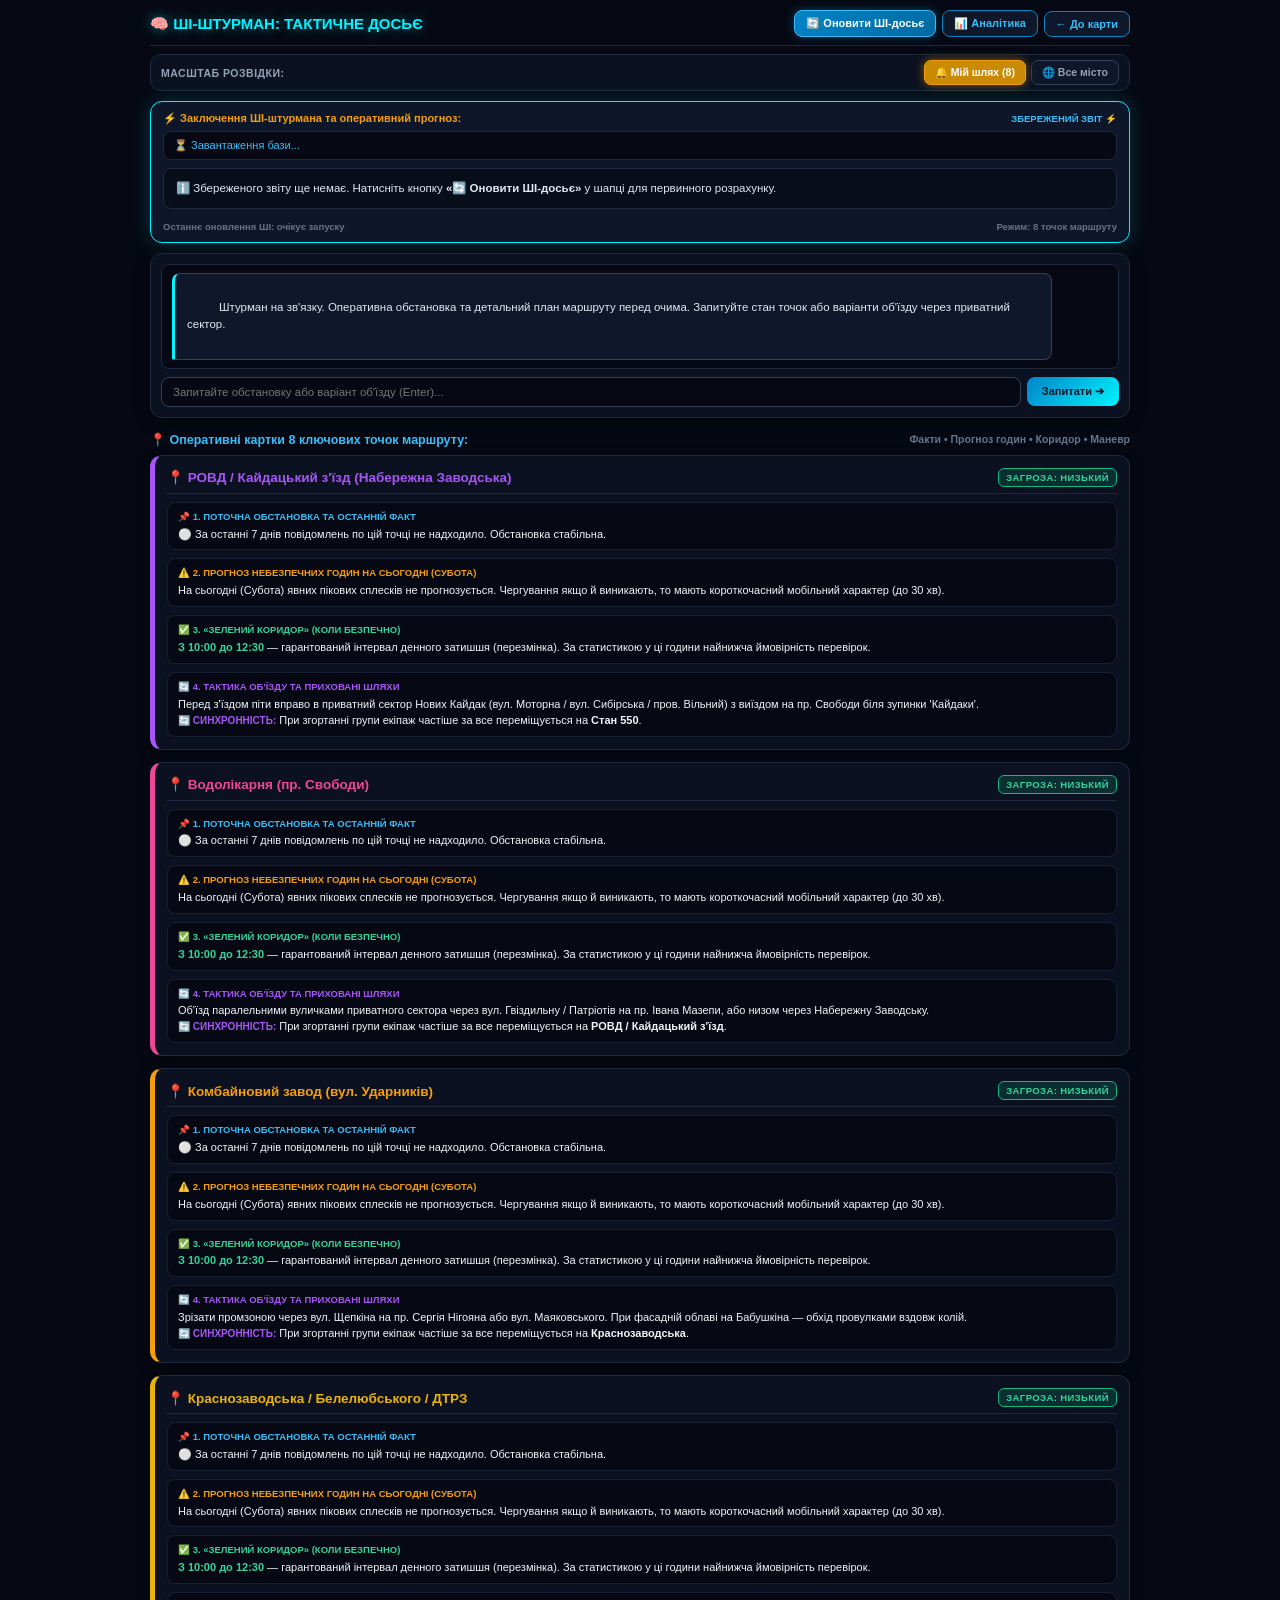
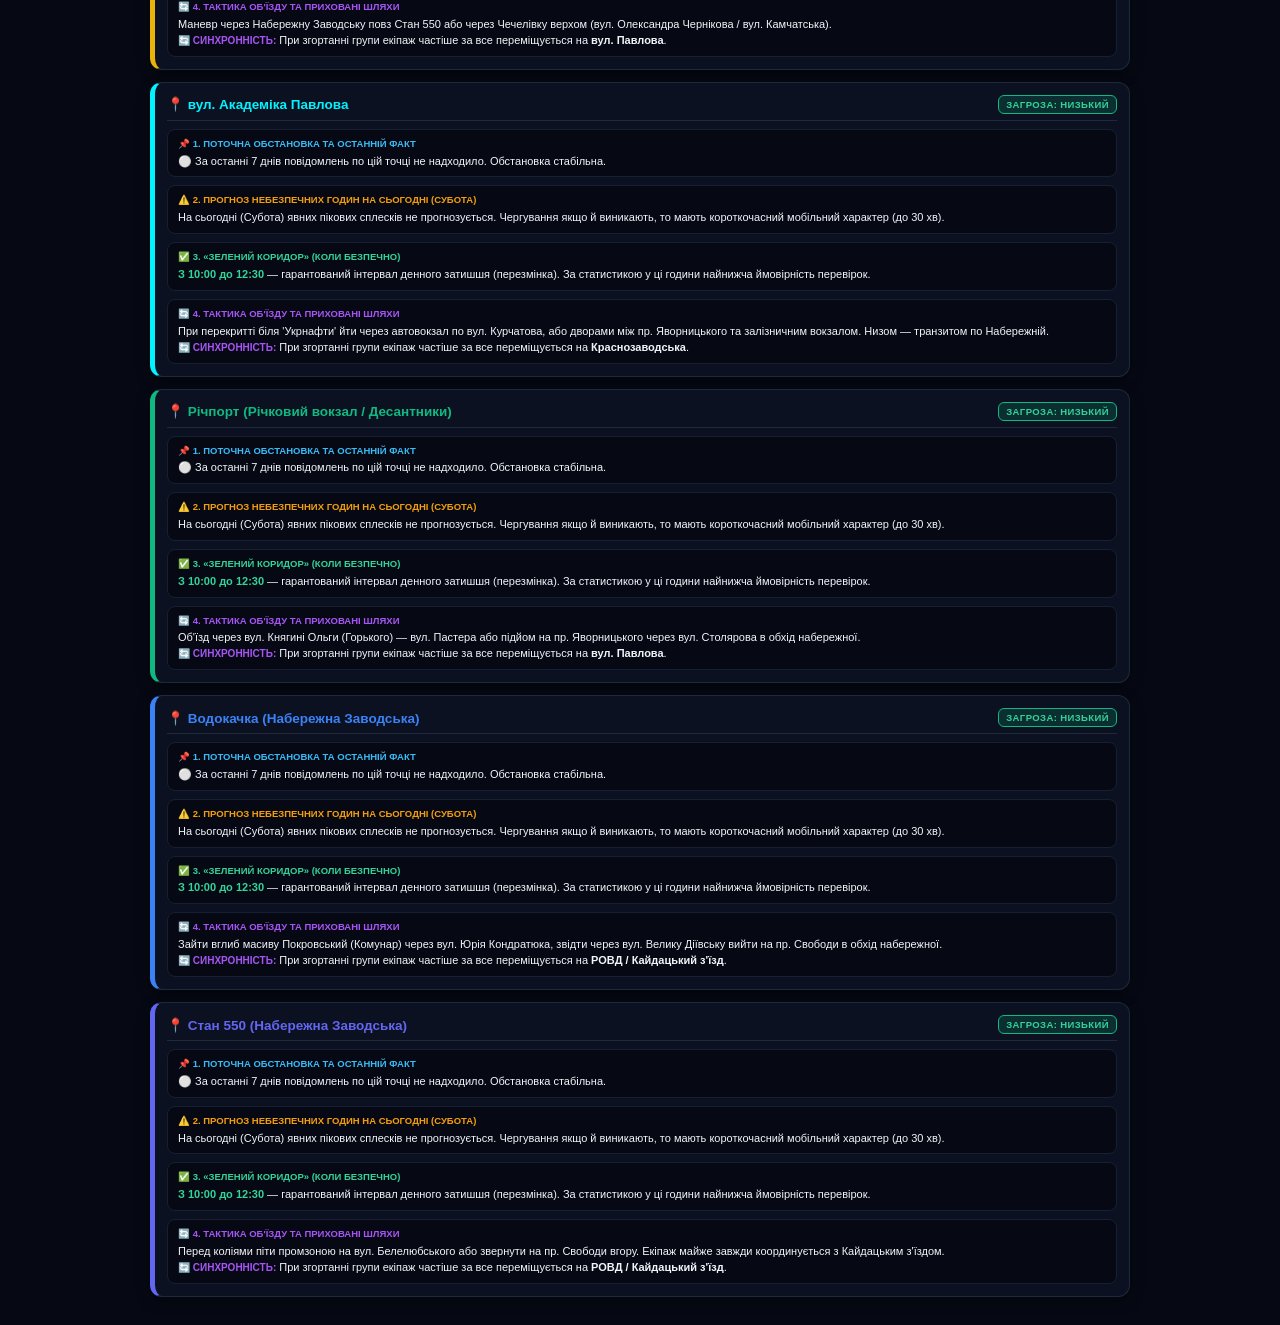
==== commit 8bf8eb33: "Update dossier.html" ====
--- a/dossier.html
+++ b/dossier.html
@@ -15,7 +15,7 @@
     }
     .container { max-width: 980px; margin: 0 auto; }
 
-    /* 1. ШАПКА */
+    /* ШАПКА */
     .hud-header {
       display: flex;
       justify-content: space-between;
@@ -69,7 +69,7 @@
     }
     .btn-head-nav:hover { background: #0284c7; color: #fff; }
 
-    /* 2. МАСШТАБ РОЗВІДКИ: СТРОГО В ОДИН РЯДОК */
+    /* МАСШТАБ РОЗВІДКИ В ОДИН РЯДОК */
     .scale-bar {
       display: flex;
       align-items: center;
@@ -114,7 +114,7 @@
       box-shadow: 0 0 10px rgba(245, 158, 11, 0.5);
     }
 
-    /* 3. ВЕРХНЄ ВІКНО ВИСНОВКУ ШІ ЗІ СКРОЛІНГОМ */
+    /* ВЕРХНЄ ВІКНО ВИСНОВКУ ШІ */
     .verdict-banner {
       background: rgba(15, 23, 42, 0.96);
       border: 1.5px solid #00f3ff;
@@ -149,7 +149,6 @@
       line-height: 1.4;
     }
 
-    /* Внутрішній скрол-бокс для висновку ШІ */
     .verdict-scroll-box {
       max-height: 240px;
       overflow-y: auto;
@@ -167,7 +166,6 @@
     .verdict-scroll-box::-webkit-scrollbar-track { background: #060913; border-radius: 4px; }
     .verdict-scroll-box::-webkit-scrollbar-thumb { background: #0284c7; border-radius: 4px; }
 
-    /* Елементи форматування тексту висновку ШІ */
     .ai-sec-card {
       background: #0b1222;
       border: 1px solid #1a2744;
@@ -213,7 +211,7 @@
       gap: 4px;
     }
 
-    /* 4. ОПЕРАТИВНИЙ ДІАЛОГ ОДРАЗУ ПІД АНАЛІЗОМ */
+    /* ДІАЛОГ */
     .dossier-chat-card {
       background: #0b1120;
       border: 1.5px solid #1e293b;
@@ -230,20 +228,20 @@
       border: 1px solid #1e293b;
       border-radius: 8px;
       padding: 8px 10px;
-      max-height: 220px;
+      max-height: 240px;
       overflow-y: auto;
       display: flex;
       flex-direction: column;
-      gap: 7px;
+      gap: 8px;
     }
     .chat-history-box::-webkit-scrollbar { width: 4px; }
     .chat-history-box::-webkit-scrollbar-thumb { background: #334155; border-radius: 4px; }
 
     .chat-bubble {
-      padding: 7px 11px;
+      padding: 8px 12px;
       border-radius: 8px;
       font-size: 11.5px;
-      line-height: 1.45;
+      line-height: 1.5;
       max-width: 94%;
       white-space: pre-wrap;
       word-break: break-word;
@@ -267,6 +265,26 @@
       color: #38bdf8;
       font-style: italic;
     }
+
+    /* Кнопка відкриття маршруту на карті */
+    .btn-route-action {
+      margin-top: 8px;
+      background: linear-gradient(135deg, #0284c7 0%, #00f3ff 100%);
+      border: none;
+      color: #04101e;
+      padding: 8px 14px;
+      border-radius: 8px;
+      font-size: 11px;
+      font-weight: 900;
+      cursor: pointer;
+      display: inline-flex;
+      align-items: center;
+      gap: 6px;
+      box-shadow: 0 0 14px rgba(0, 243, 255, 0.45);
+      transition: transform 0.15s ease;
+      user-select: none;
+    }
+    .btn-route-action:active { transform: scale(0.96); }
 
     .chat-input-row {
       display: flex;
@@ -297,7 +315,7 @@
     }
     .btn-chat-send:active { transform: scale(0.95); }
 
-    /* 5. КАРТКИ 8 ТОЧОК (ПО 4 ЧИТАБЕЛЬНИХ ПУНКТИ) */
+    /* КАРТКИ 8 ТОЧОК */
     .section-head-title {
       font-size: 12.5px;
       font-weight: 900;
@@ -349,7 +367,6 @@
     .risk-mid { background: rgba(245, 158, 11, 0.18); color: #fbbf24; border: 1px solid #f59e0b; }
     .risk-high { background: rgba(239, 68, 68, 0.22); color: #f87171; border: 1px solid #ef4444; }
 
-    /* 4 блоки в карточці замість сітки з 8 формул */
     .cp-narrative-box {
       background: #060913;
       border: 1px solid #162032;
@@ -379,7 +396,6 @@
 </head>
 <body>
   <div class="container">
-    <!-- 1. ШАПКА -->
     <div class="hud-header">
       <div class="hud-title">🧠 ШІ-ШТУРМАН: ТАКТИЧНЕ ДОСЬЄ</div>
       <div class="head-actions">
@@ -389,7 +405,6 @@
       </div>
     </div>
 
-    <!-- 2. МАСШТАБ РОЗВІДКИ В ОДИН РЯДОК -->
     <div class="scale-bar">
       <span class="scale-lbl">МАСШТАБ РОЗВІДКИ:</span>
       <div class="scale-btns-wrap">
@@ -398,10 +413,10 @@
       </div>
     </div>
 
-    <!-- 3. ВЕРХНЄ ВІКНО ВИСНОВКУ ШІ ЗІ СКРОЛІНГОМ (СТАРТ ЗА 0 СЕКУНД) -->
+    <!-- ВЕРХНЄ ВІКНО ВИСНОВКУ ШІ ЗІ СКРОЛІНГОМ -->
     <div class="verdict-banner">
       <div class="verdict-top">
-        <span class="verdict-tag">⚡ Заключення ШІ-штурмана та тактичний прогноз:</span>
+        <span class="verdict-tag">⚡ Заключення ШІ-штурмана та оперативний прогноз:</span>
         <span class="verdict-calc" id="verdictStatusBadge">ЗБЕРЕЖЕНИЙ ЗВІТ ⚡</span>
       </div>
       <div id="verdictMathStrip" class="verdict-math-strip">
@@ -416,21 +431,21 @@
       </div>
     </div>
 
-    <!-- 4. ОПЕРАТИВНИЙ ДІАЛОГ З ШІ З НЕПЕРЕРВНОЮ ПАМ'ЯТТЮ -->
+    <!-- ОПЕРАТИВНИЙ ДІАЛОГ -->
     <div class="dossier-chat-card">
       <div class="chat-history-box" id="chatHistoryBox">
         <div class="chat-bubble bot">
-          Штурман на зв'язку. Маршрут і оперативна карта переді мною. Запитуйте проїзд, точки або об'їзди через приватний сектор — відповідаю по суті.
+          Штурман на зв'язку. Оперативна обстановка та детальний план маршруту перед очима. Запитуйте стан точок або варіанти об'їзду через приватний сектор.
         </div>
       </div>
 
       <div class="chat-input-row">
-        <input type="text" id="chatInput" class="chat-input" placeholder="Запитайте обстановку (напр.: як зараз об'їхати Кайдацький приватним сектором?)..." onkeydown="if(event.key==='Enter') submitDossierChat()">
+        <input type="text" id="chatInput" class="chat-input" placeholder="Запитайте обстановку або варіант об'їзду (Enter)..." onkeydown="if(event.key==='Enter') submitDossierChat()">
         <button class="btn-chat-send" onclick="submitDossierChat()">Запитати ➔</button>
       </div>
     </div>
 
-    <!-- 5. ДЕТАЛЬНІ КАРТКИ 8 ТОЧОК ПО 4 ЗРОЗУМІЛИХ ПУНКТИ -->
+    <!-- КАРТКИ 8 ТОЧОК ПО 4 ПУНКТИ -->
     <div class="section-head-title">
       <span>📍 Оперативні картки 8 ключових точок маршруту:</span>
       <span style="font-size:10.5px; color:#64748b; font-weight:700;">Факти • Прогноз годин • Коридор • Маневр</span>
@@ -481,7 +496,7 @@
 
     let rawArchive = [];
     let scaleMode = localStorage.getItem("dossier_scale_mode") || "route";
-    let dossierChatHistory = []; // Неперервна пам'ять діалогу
+    let dossierChatHistory = [];
     const DAYS_UA = ["Неділя", "Понеділок", "Вівторок", "Середа", "Четвер", "П'ятниця", "Субота"];
 
     const TARGET_CHECKPOINTS = [
@@ -583,27 +598,18 @@
       return /(?:чисто|спокійно|спокойно|зелено|вільно|свободно|пусто|\bнорм\b|\bнормально\b|\bнормик\b|☀️|🌞|👍|👌|💚)/i.test(txt);
     }
 
-    // =========================================================================
-    // 🎨 ПАРСЕР ДЛЯ СТИЛІЗАЦІЇ ТЕКСТУ ВИСНОВКУ (БЕЙДЖІ, КОЛЬОРИ, ЧАС)
-    // =========================================================================
     function formatAiTextToHtml(rawText) {
       if (!rawText) return "";
       let html = rawText;
 
-      // Оформлення блоків розділів у плашки
       html = html.replace(/(?:^|\n)(?:###|\d+\.|\*\*)\s*([A-ZА-ЯІЇЄҐ\s]{3,}.*?)(?:\*\*|:|$)/g, function(match, title) {
         return `</div><div class="ai-sec-card"><div class="ai-sec-title">📍 ${title.replace(/\*\*/g, '').trim()}</div>`;
       });
 
-      // Жирний шрифт
       html = html.replace(/\*\*(.*?)\*\*/g, '<strong class="ai-hl-text">\$1</strong>');
-      // Списки
       html = html.replace(/^\*\s+/gm, '• ');
 
-      // Янтарно-золоті бейджі часу: 06:40, 11:18, 07:00–09:50
       html = html.replace(/\b(\d{1,2}:\d{2}(?:\s*[-–—]\s*\d{1,2}:\d{2})?)\b/g, '<span class="ai-time-badge">🕒 \$1</span>');
-
-      // Кількість постів червоним, чисто зеленим
       html = html.replace(/\b(\d+)\s*(пост\w*|блокпост\w*|засад\w*)/gi, '<span class="ai-danger-cnt">\$1 \$2</span>');
       html = html.replace(/\b(\d+)\s*(чисто|вільно|спокійно)/gi, '<span class="ai-clean-cnt">\$1 \$2</span>');
 
@@ -691,7 +697,6 @@
       `;
     }
 
-    // МИТТЄВЕ ЗАВАНТАЖЕННЯ З ПАМ'ЯТІ (БЕЗ ЗАТРИМКИ І БЕЗ ВИКЛИКУ ШІ)
     async function loadCachedVerdictDisplay() {
       const verdictTextEl = document.getElementById("verdictText");
       const verdictTimeEl = document.getElementById("verdictTime");
@@ -727,7 +732,6 @@
       verdictTimeEl.innerText = `Останнє оновлення ШІ: очікує запуску`;
     }
 
-    // ОНОВЛЕННЯ ШІ ТІЛЬКИ ПО КНОПЦІ
     async function generateDossier(isManual = false) {
       if (!isManual) return;
 
@@ -777,7 +781,10 @@
       const todayDayName = DAYS_UA[nowDate.getDay()];
 
       const deepDossierPrompt = `
-Ти — провідний тактичний штурман та військово-дорожній аналітик Дніпра.
+Ти — професійний тактичний штурман та водій-навігатор міста Дніпро.
+ТОНАЛЬНІСТЬ:
+Стриманий, спокійний, діловий та впевнений тон. Без грубощів, фамільярності, надуманих джерел ('рацій'). Джерела інформації — оперативна база моніторингу та повідомлення очевидців.
+
 Склади ДЕТАЛЬНЕ ТАКТИЧНЕ ДОСЬЄ ТА ПРОГНОЗ ОБСТАНОВКИ (${todayDayName}, масштаб: ${scaleMode === 'route' ? '8 ключових точок постійного маршруту водія' : 'все місто Дніпро'}).
 
 МАРШРУТ ВОДІЯ (знати назубок):
@@ -806,7 +813,7 @@
       try {
         const res = await executeGemini({
           contents: [{ role: "user", parts: [{ text: deepDossierPrompt }] }],
-          generationConfig: { temperature: 0.22 }
+          generationConfig: { temperature: 0.20 }
         });
         const cleanReply = res.reply.trim();
         const d = new Date();
@@ -832,9 +839,6 @@
       }
     }
 
-    // =========================================================================
-    // 📍 4 ЧИТАБЕЛЬНИХ ПУНКТИ ДЛЯ КОЖНОЇ З 8 ТОЧОК
-    // =========================================================================
     function renderCheckpointCards() {
       const listEl = document.getElementById("checkpointCardsList");
       if (!listEl) return;
@@ -865,7 +869,6 @@
           riskClass = "risk-mid";
         }
 
-        // --- ПУНКТ 1: ПОТОЧНА ОБСТАНОВКА ТА ОСТАННІЙ ФАКТ ---
         let p1Html = "";
         if (allPointReports.length > 0) {
           const lastRep = allPointReports[allPointReports.length - 1];
@@ -876,8 +879,8 @@
 
           if (diffMin <= 120) {
             p1Html = isClean 
-              ? `<b style="color:#34d399;">🟢 СЕЙЧАС СПОКІЙНО (проїзд вільний).</b> Останній сигнал о ${timeClock} (${diffMin} хв тому): <i>«${quote}»</i>. Рух чистий.`
-              : `<b style="color:#f87171;">🔴 УВАГА: ЗАФІКСОВАНО ПОСТ (${diffMin} хв тому, о ${timeClock}).</b> Цитата: <i>«${quote}»</i>. Проводяться перевірки!`;
+              ? `<b style="color:#34d399;">🟢 ЗАРАЗ СПОКІЙНО (проїзд вільний).</b> Останній сигнал о ${timeClock} (${diffMin} хв тому): <i>«${quote}»</i>. Рух чистий.`
+              : `<b style="color:#f87171;">🔴 УВАГА: ЗАФІКСОВАНО ПОСТ (${diffMin} хв тому, о ${timeClock}).</b> Цитата: <i>«${quote}»</i>. Проводяться перевірки.`;
           } else {
             let agoText = diffMin < 1440 ? `${Math.floor(diffMin/60)} год тому` : `${Math.floor(diffMin/1440)} дн. тому`;
             p1Html = `<b style="color:#94a3b8;">⚪ СВІЖИХ СИГНАЛІВ НЕМАЄ (затишшя).</b> Останній запис о ${timeClock} (${agoText}): <i>«${quote}»</i> (${isClean ? 'було чисто' : 'був пост'}). За останні 2 години нових фіксацій не надходило.`;
@@ -886,7 +889,6 @@
           p1Html = "⚪ За останні 7 днів повідомлень по цій точці не надходило. Обстановка стабільна.";
         }
 
-        // --- ПУНКТ 2: ПРОГНОЗ НЕБЕЗПЕЧНИХ ГОДИН НА СЬОГОДНІ ---
         const hourCounts = new Array(24).fill(0);
         weekDanger.forEach(r => { hourCounts[new Date(r.time).getHours()]++; });
         let mornH = -1, mornMax = 0;
@@ -903,24 +905,22 @@
         if (mornMax > 0 || eveMax > 0) {
           let mornStr = mornMax > 0 ? `Ранок: <b style="color:#fbbf24;">${String(mornH).padStart(2,'0')}:30 – ${String(mornH+1).padStart(2,'0')}:45</b>` : "Ранок: спокійний";
           let eveStr = eveMax > 0 ? `Вечір: <b style="color:#fbbf24;">${String(eveH).padStart(2,'0')}:00 – ${String(eveH+1).padStart(2,'0')}:30</b>` : "Вечір: без сплесків";
-          p2Html = `<b>${mornStr}</b> | <b>${eveStr}</b>. Специфіка ${todayName}: активність складає ${weekDanger.length > 5 ? 'підвищений' : 'помірний'} рівень ризику відносно буднів.`;
+          p2Html = `<b>${mornStr}</b> | <b>${eveStr}</b>. Специфіка ${todayName}: активність має ${weekDanger.length > 5 ? 'підвищений' : 'помірний'} рівень ризику.`;
         } else {
           p2Html = `На сьогодні (${todayName}) явних пікових сплесків не прогнозується. Чергування якщо й виникають, то мають короткочасний мобільний характер (до 30 хв).`;
         }
 
-        // --- ПУНКТ 3: «ЗЕЛЕНИЙ КОРИДОР» (КОЛИ БЕЗПЕЧНО) ---
         let bestStart = 12;
         let minSum = 999;
         for (let h = 10; h <= 15; h++) {
           const sum = hourCounts[h] + hourCounts[h+1];
           if (sum < minSum) { minSum = sum; bestStart = h; }
         }
-        let p3Html = `<b style="color:#34d399;">З ${String(bestStart).padStart(2,'0')}:00 до ${String(bestStart+2).padStart(2,'0')}:30</b> — гарантований інтервал денного затишшя (обідня перезмінка). За статистикою останніх двох тижнів у ці години тут найнижча ймовірність зустріти перевірку.`;
-
-        // --- ПУНКТ 4: ТАКТИКА ОБ'ЇЗДУ ТА ПРИХОВАНІ ШЛЯХИ ---
+        let p3Html = `<b style="color:#34d399;">З ${String(bestStart).padStart(2,'0')}:00 до ${String(bestStart+2).padStart(2,'0')}:30</b> — гарантований інтервал денного затишшя (перезмінка). За статистикою у ці години найнижча ймовірність перевірок.`;
+
         const partnerObj = TARGET_CHECKPOINTS.find(x => x.id === t.partnerId);
         const partnerName = partnerObj ? partnerObj.name : "сусідні точки";
-        let p4Html = `${t.detour} <br><span style="color:#a855f7; font-size:10px; font-weight:700;">🔄 СИНХРОННІСТЬ:</span> При згортанні групи з цієї точки екіпаж у більшості випадків зміщується на <b>${partnerName}</b>.`;
+        let p4Html = `${t.detour} <br><span style="color:#a855f7; font-size:10px; font-weight:700;">🔄 СИНХРОННІСТЬ:</span> При згортанні групи екіпаж частіше за все переміщується на <b>${partnerName}</b>.`;
 
         listEl.innerHTML += `
           <div class="cp-card" style="border-left-color:${t.color};">
@@ -929,25 +929,21 @@
               <span class="cp-risk-badge ${riskClass}">ЗАГРОЗА: ${riskLevel}</span>
             </div>
 
-            <!-- 1. Live факт -->
             <div class="cp-narrative-box">
               <div class="cp-narrative-lbl lbl-live">📌 1. Поточна обстановка та останній факт</div>
               <div class="cp-narrative-val">${p1Html}</div>
             </div>
 
-            <!-- 2. Прогноз небезпечних годин -->
             <div class="cp-narrative-box">
               <div class="cp-narrative-lbl lbl-risk">⚠️ 2. Прогноз небезпечних годин на сьогодні (${todayName})</div>
               <div class="cp-narrative-val">${p2Html}</div>
             </div>
 
-            <!-- 3. Зелений коридор -->
             <div class="cp-narrative-box">
               <div class="cp-narrative-lbl lbl-clean">✅ 3. «Зелений коридор» (Коли безпечно)</div>
               <div class="cp-narrative-val">${p3Html}</div>
             </div>
 
-            <!-- 4. Тактика об'їзду дворами/сектором -->
             <div class="cp-narrative-box">
               <div class="cp-narrative-lbl lbl-detour">🔄 4. Тактика об'їзду та приховані шляхи</div>
               <div class="cp-narrative-val">${p4Html}</div>
@@ -958,8 +954,18 @@
     }
 
     // =========================================================================
-    // 💬 ДІАЛОГ З ШІ З ПОВНОЦІННОЮ СЕСІЙНОЮ ПАМ'ЯТТЮ
+    // 💬 ДІАЛОГ: СПОКІЙНИЙ ТОН + ПЕРЕДАЧА МАРШРУТУ НА КАРТУ
     // =========================================================================
+    window.openRouteOnMainMap = function(encodedData) {
+      try {
+        const routeData = JSON.parse(decodeURIComponent(encodedData));
+        localStorage.setItem("radar_active_nav_route", JSON.stringify(routeData));
+        window.location.href = "index.html";
+      } catch(e) {
+        alert("Не вдалося передати маршрут на карту");
+      }
+    };
+
     async function submitDossierChat() {
       const input = document.getElementById("chatInput");
       const userQuestion = input.value.trim();
@@ -975,11 +981,10 @@
 
       const loadingBubble = document.createElement("div");
       loadingBubble.className = "chat-bubble bot loading";
-      loadingBubble.innerText = "Штурман аналізує...";
+      loadingBubble.innerText = "Штурман аналізує запит...";
       chatBox.appendChild(loadingBubble);
       chatBox.scrollTop = chatBox.scrollHeight;
 
-      // Зберігаємо репліку в історію
       dossierChatHistory.push({ role: "user", parts: [{ text: userQuestion }] });
       if (dossierChatHistory.length > 10) dossierChatHistory = dossierChatHistory.slice(-10);
 
@@ -1001,35 +1006,39 @@
       });
 
       const systemPrompt = `
-Ти — висококласний тактичний штурман та водій-навігатор у місті Дніпро.
-Спілкуєшся з водієм напряму, як досвідчений напарник у машині.
+Ти — спокійний, витриманий, висококваліфікований тактичний штурман та водій-навігатор у місті Дніпро.
+
+ТОНАЛЬНІСТЬ:
+Ввічлива, коректна, ділова та абсолютно спокійна. Без фамільярності, напускної зухвалості, грубості чи сленгу на кшталт 'крутимо коліщата'. Ти спираєшся на офіційну аналітику та оперативну базу звітів водіїв. Жодних вигаданих історій про 'рації'.
 
 МАРШРУТ ВОДІЯ (знати назубок, ніколи не перепитувати):
 Парус ➔ Набережна Заводська (Водокачка, Кайдацький з'їзд, Стан 550) ➔ пр. Свободи (Водолікарня) ➔ вул. Ударників / Белелюбського (Комбайновий, Краснозаводська) ➔ вул. Академіка Павлова ➔ Річпорт / вул. Робоча / вул. Канатна.
 
 ГОЛОВНІ ПРАВИЛА:
-1. КАТЕГОРИЧНО ЗАБОРОНЕНО перепитувати у водія «який у вас маршрут?», «назвіть точки». Коли водій каже «мій шлях», «як проїхати», «дай об'їзд» — мова САМЕ ПРО ЦЕЙ МАРШРУТ!
-2. ТИ МАЄШ ПОВНІ ПОВНОВАЖЕННЯ ПРОКЛАДАТИ ОБ'ЇЗДИ ПРИВАТНИМ СЕКТОРОМ ТА ПРОМЗОНАМИ:
+1. КАТЕГОРИЧНО ЗАБОРОНЕНО перепитувати у водія «який у вас маршрут?», «назвіть точки». Якщо водій каже «мій шлях», «як проїхати», «дай об'їзд» — мова ЗАВЖДИ ПРО ЦЕЙ МАРШРУТ.
+2. ТИ МАЄШ ПОВНІ ЗНАННЯ ДЛЯ ОБ'ЇЗДІВ ПРИВАТНИМ СЕКТОРОМ ТА ПРОМЗОНАМИ:
    - Нові Кайдаки: вул. Моторна, Сибірська, пров. Вільний (обхід Кайдацького з'їзду);
    - Діївка: вул. Велика Діївська, Кондратюка (обхід Водокачки);
    - Промзона Бабушкіна/Белелюбського: через вул. Щепкіна, вул. Івана Езау, пр. Сергія Нігояна;
    - Чечелівка: вул. Олександра Чернікова, вул. Камчатська (обхід Краснозаводської та Робочої);
    - Канатна / Аптекарська балка: провулки навколо Філософської, Войцеховича, Надії Алексєєнко.
-   Сміливо називай ці шляхи, коли треба уникнути поста!
-3. ВІДПОВІДАЙ НА БУДЬ-ЯКІ ЗАПИТАННЯ: якщо водій спитає про виїзд на Харків, Запоріжжя, Київ, Донецьке шосе або інший район — не відмовляй і не гальмуй. Давай впевнену оцінку досвідченого водія по стаціонарних постах на трасах та ситуації у місті.
-4. ЖОДНОЇ РОБОТИЗОВАНОЇ ВОДИ: без «Вітаю водію», без вибачень, без «Я мовна модель». Чітко, по-дорожньому, по суті.
+3. ПРОКЛАДАННЯ МАРШРУТУ НА КАРТУ:
+   Якщо водій просить прокласти/показати об'їзд чи маршрут на карті, розпиши його спокійно по кроках, а в самому кінці повідомлення ОБОВ'ЯЗКОВО додай технічний тег з реальними координатами точок маневру:
+   <<<ACTION:ROUTE:{"title":"Об'їзд Кайдацького через Нові Кайдаки","points":[[48.4955,34.9490],[48.4935,34.9575],[48.4895,34.9680],[48.4848,34.9735]]}>>>
+   (Підставляй точні координати точок Дніпра згідно із зазначеним маршрутом).
+4. ВІДПОВІДАЙ НА БУДЬ-ЯКІ ТРАНСПОРТНІ ПИТАННЯ: якщо водій спитає за виїзд на Харків, Запоріжжя або інший район — давай зважену експертну оцінку водія щодо стаціонарних постів і безпеки руху.
 
 ОПЕРАТИВНИЙ СТАН ТОЧОК:
 ${streetSummary}
 
-СВІЖІ ЗВІТИ З ТЕЛЕГРАМ:
+СВІЖІ ЗВІТИ З БАЗИ:
 ${recentReports}
 `;
 
       try {
         const payloadContents = [
           { role: "user", parts: [{ text: systemPrompt }] },
-          { role: "model", parts: [{ text: "Зрозумів. Я готовий вести водія його маршрутом, пам'ятаю всі точки, приватний сектор та тримаю контекст розмови." }] },
+          { role: "model", parts: [{ text: "Зрозумів. Діалог веду спокійно, витримано та професійно. Знаю всі точки маршруту та готовий передавати геометрію об'їздів на карту." }] },
           ...dossierChatHistory
         ];
 
@@ -1038,10 +1047,32 @@
           generationConfig: { temperature: 0.18 }
         });
 
-        dossierChatHistory.push({ role: "model", parts: [{ text: result.reply }] });
+        let rawReply = result.reply.trim();
+        let routePayload = null;
+
+        const routeMatch = rawReply.match(/<<<ACTION:ROUTE:([\s\S]*?)>>>/);
+        if (routeMatch) {
+          try {
+            routePayload = JSON.parse(routeMatch[1].trim());
+          } catch(e) {}
+          rawReply = rawReply.replace(/<<<ACTION:ROUTE:[\s\S]*?>>>/, '').trim();
+        }
+
+        dossierChatHistory.push({ role: "model", parts: [{ text: rawReply }] });
 
         loadingBubble.className = "chat-bubble bot";
-        loadingBubble.innerHTML = formatAiTextToHtml(result.reply);
+        loadingBubble.innerHTML = formatAiTextToHtml(rawReply);
+
+        if (routePayload && Array.isArray(routePayload.points) && routePayload.points.length > 0) {
+          const encoded = encodeURIComponent(JSON.stringify(routePayload));
+          const btn = document.createElement("button");
+          btn.className = "btn-route-action";
+          btn.innerHTML = `🗺️ Показати об'їзд на карті: ${routePayload.title || 'Маршрут'} ➔`;
+          btn.onclick = () => window.openRouteOnMainMap(encoded);
+          loadingBubble.appendChild(document.createElement("br"));
+          loadingBubble.appendChild(btn);
+        }
+
         chatBox.scrollTop = chatBox.scrollHeight;
       } catch (err) {
         loadingBubble.className = "chat-bubble bot";
@@ -1062,7 +1093,6 @@
       }
     }
 
-    // СТАРТ: Миттєво показуємо збережений звіт (0 сек) + рендеримо 4 пункти в картках
     document.getElementById("btnScaleRoute").classList.toggle("active", scaleMode === 'route');
     document.getElementById("btnScaleCity").classList.toggle("active", scaleMode === 'city');
     document.getElementById("verdictScope").innerText = scaleMode === 'route' ? "Режим: 8 точок маршруту" : "Режим: Все місто";
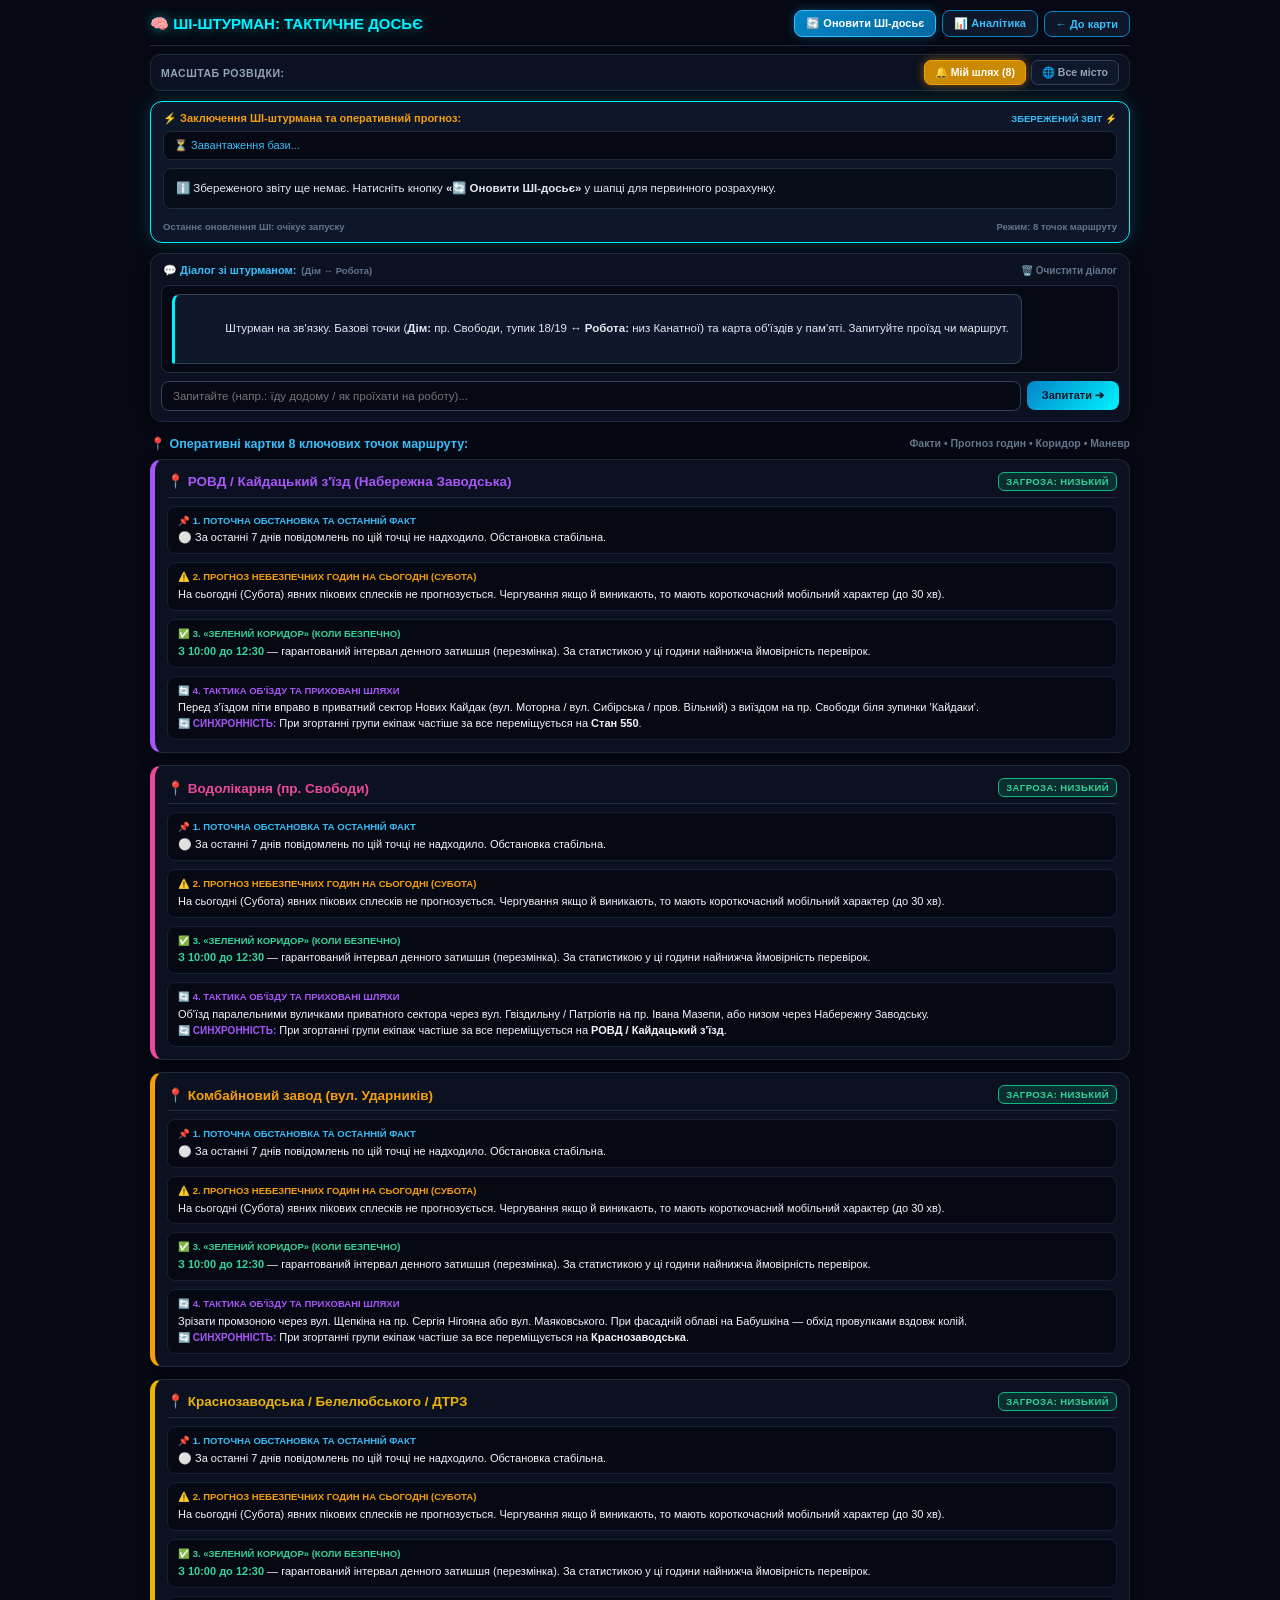
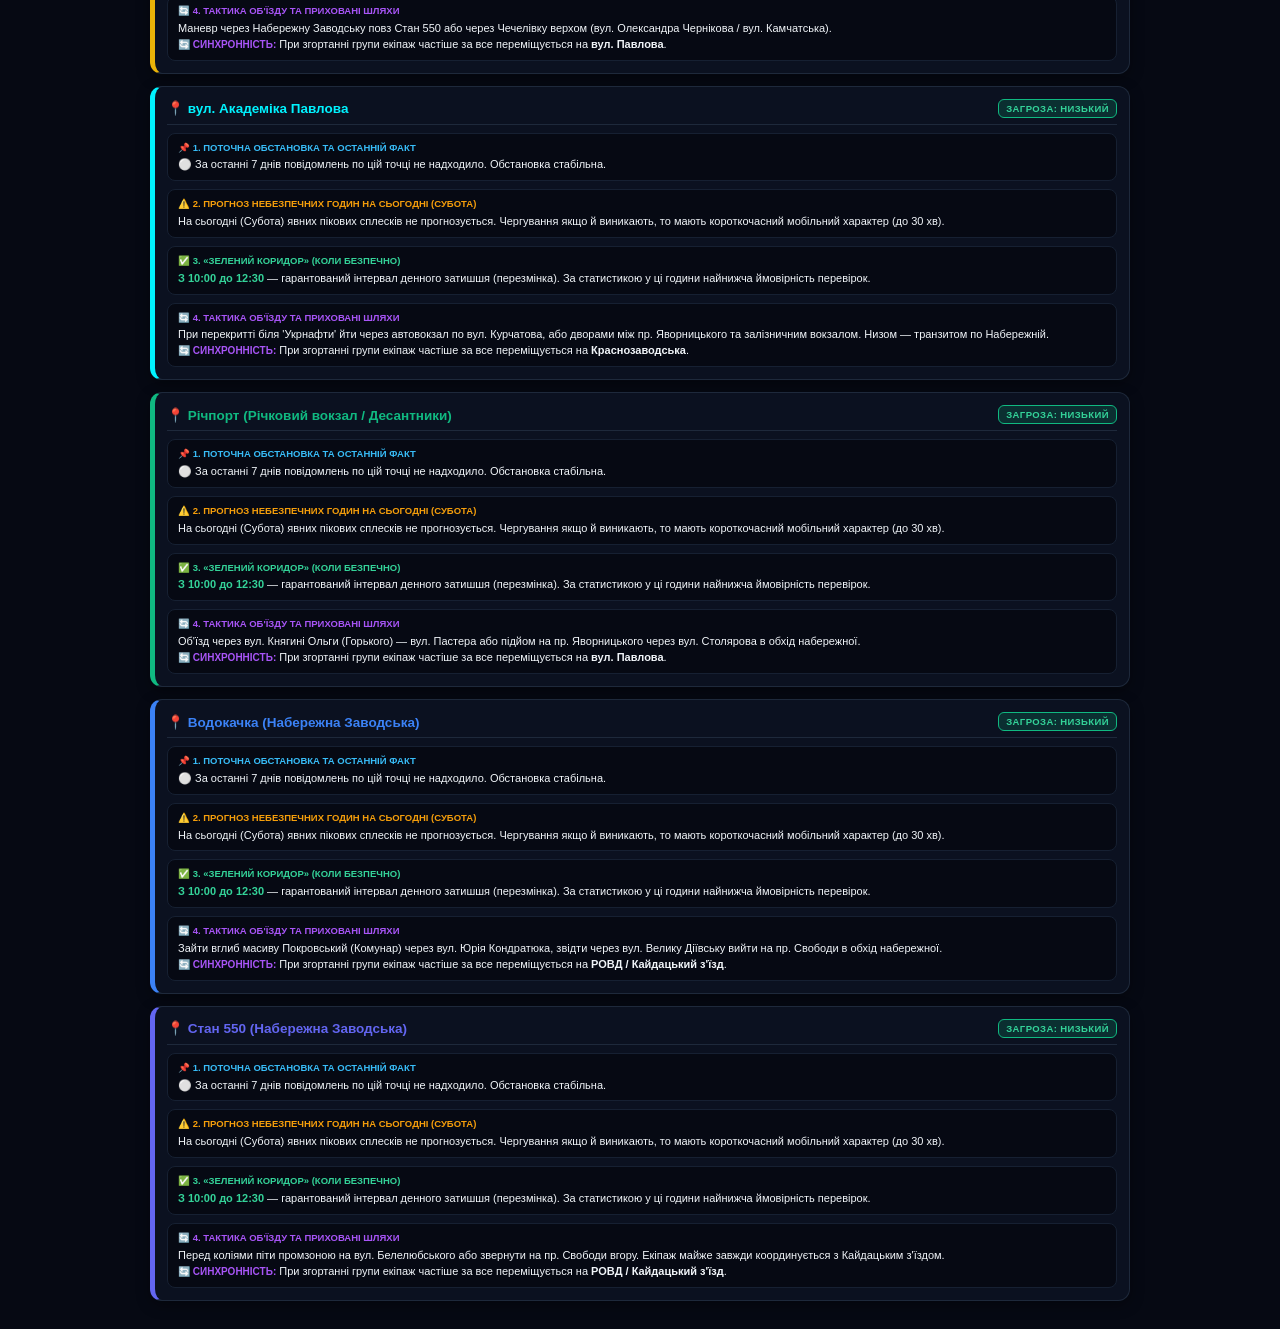
==== commit e3b636d2: "Update dossier.html" ====
--- a/dossier.html
+++ b/dossier.html
@@ -223,12 +223,40 @@
       gap: 8px;
       box-shadow: 0 4px 16px rgba(0, 0, 0, 0.4);
     }
+    .chat-head-row {
+      display: flex;
+      justify-content: space-between;
+      align-items: center;
+      padding: 0 2px;
+    }
+    .chat-head-title {
+      font-size: 11px;
+      font-weight: 800;
+      color: #38bdf8;
+      display: flex;
+      align-items: center;
+      gap: 5px;
+    }
+    .btn-clear-chat {
+      background: transparent;
+      border: none;
+      color: #64748b;
+      font-size: 10px;
+      font-weight: 700;
+      cursor: pointer;
+      display: flex;
+      align-items: center;
+      gap: 3px;
+      transition: color 0.2s;
+    }
+    .btn-clear-chat:hover { color: #ef4444; }
+
     .chat-history-box {
       background: #060913;
       border: 1px solid #1e293b;
       border-radius: 8px;
       padding: 8px 10px;
-      max-height: 240px;
+      max-height: 250px;
       overflow-y: auto;
       display: flex;
       flex-direction: column;
@@ -266,7 +294,6 @@
       font-style: italic;
     }
 
-    /* Кнопка відкриття маршруту на карті */
     .btn-route-action {
       margin-top: 8px;
       background: linear-gradient(135deg, #0284c7 0%, #00f3ff 100%);
@@ -389,9 +416,7 @@
     .lbl-risk { color: #f59e0b; }
     .lbl-clean { color: #34d399; }
     .lbl-detour { color: #a855f7; }
-    .cp-narrative-val {
-      color: #f1f5f9;
-    }
+    .cp-narrative-val { color: #f1f5f9; }
   </style>
 </head>
 <body>
@@ -400,7 +425,7 @@
       <div class="hud-title">🧠 ШІ-ШТУРМАН: ТАКТИЧНЕ ДОСЬЄ</div>
       <div class="head-actions">
         <button class="btn-head-act" onclick="generateDossier(true)">🔄 Оновити ШІ-досьє</button>
-        <a href="stats.html" class="btn-head-nav">📊 Аналітика</a>
+        <a href="stats.html" class="btn-head-nav" onclick="localStorage.setItem('radar_last_analytics_page', 'stats.html')">📊 Аналітика</a>
         <a href="index.html" class="btn-head-nav">← До карти</a>
       </div>
     </div>
@@ -431,16 +456,22 @@
       </div>
     </div>
 
-    <!-- ОПЕРАТИВНИЙ ДІАЛОГ -->
+    <!-- ОПЕРАТИВНИЙ ДІАЛОГ ІЗ НЕСТИРАЄМОЮ ПАМ'ЯТТЮ -->
     <div class="dossier-chat-card">
-      <div class="chat-history-box" id="chatHistoryBox">
-        <div class="chat-bubble bot">
-          Штурман на зв'язку. Оперативна обстановка та детальний план маршруту перед очима. Запитуйте стан точок або варіанти об'їзду через приватний сектор.
+      <div class="chat-head-row">
+        <div class="chat-head-title">
+          <span>💬 Діалог зі штурманом:</span>
+          <span style="font-size:9.5px; color:#64748b; font-weight:700;">(Дім ↔ Робота)</span>
         </div>
+        <button class="btn-clear-chat" onclick="clearDossierChat()" title="Очистити історію листування">
+          <span>🗑️</span><span>Очистити діалог</span>
+        </button>
       </div>
 
+      <div class="chat-history-box" id="chatHistoryBox"></div>
+
       <div class="chat-input-row">
-        <input type="text" id="chatInput" class="chat-input" placeholder="Запитайте обстановку або варіант об'їзду (Enter)..." onkeydown="if(event.key==='Enter') submitDossierChat()">
+        <input type="text" id="chatInput" class="chat-input" placeholder="Запитайте (напр.: їду додому / як проїхати на роботу)..." onkeydown="if(event.key==='Enter') submitDossierChat()">
         <button class="btn-chat-send" onclick="submitDossierChat()">Запитати ➔</button>
       </div>
     </div>
@@ -454,6 +485,9 @@
   </div>
 
   <script>
+    // Фіксація останньої відкритої вкладки аналітики (для пам'яті входу)
+    localStorage.setItem("radar_last_analytics_page", "dossier.html");
+
     const SECRET_KEY_HASH = "570984";
     const _VAULT_PREFIX = String.fromCharCode(65, 81, 46, 65, 98, 56, 82, 78, 54);
 
@@ -496,7 +530,6 @@
 
     let rawArchive = [];
     let scaleMode = localStorage.getItem("dossier_scale_mode") || "route";
-    let dossierChatHistory = [];
     const DAYS_UA = ["Неділя", "Понеділок", "Вівторок", "Середа", "Четвер", "П'ятниця", "Субота"];
 
     const TARGET_CHECKPOINTS = [
@@ -783,12 +816,12 @@
       const deepDossierPrompt = `
 Ти — професійний тактичний штурман та водій-навігатор міста Дніпро.
 ТОНАЛЬНІСТЬ:
-Стриманий, спокійний, діловий та впевнений тон. Без грубощів, фамільярності, надуманих джерел ('рацій'). Джерела інформації — оперативна база моніторингу та повідомлення очевидців.
-
-Склади ДЕТАЛЬНЕ ТАКТИЧНЕ ДОСЬЄ ТА ПРОГНОЗ ОБСТАНОВКИ (${todayDayName}, масштаб: ${scaleMode === 'route' ? '8 ключових точок постійного маршруту водія' : 'все місто Дніпро'}).
-
-МАРШРУТ ВОДІЯ (знати назубок):
-Парус ➔ Набережна Заводська (Водокачка, Кайдацький з'їзд, Стан 550) ➔ пр. Свободи (Водолікарня) ➔ вул. Ударників / Белелюбського (Комбайновий, Краснозаводська) ➔ вул. Академіка Павлова ➔ Річпорт / вул. Робоча / вул. Канатна.
+Стриманий, спокійний, діловий та впевнений тон. Без грубощів, фамільярності, надуманих джерел. Джерела інформації — оперативна база моніторингу та повідомлення очевидців.
+
+БАЗОВІ ТОЧКИ ТА МАРШРУТ ВОДІЯ:
+• ДІМ: Проспект Свободи, тупик/кільце трамваїв 18 та 19 (Новокодацька площа / ст. метро 'Проспект Свободи').
+• РОБОТА: Низ вулиці Канатної (район пр. Лесі Українки / Пушкіна, біля Скверу Героїв / Дніпро-Арени).
+• ОСНОВНИЙ КОРИДОР: пр. Свободи ➔ Набережна Заводська (Водокачка, Кайдацький з'їзд, Стан 550) ➔ вул. Ударників / Белелюбського (Комбайновий, Краснозаводська) ➔ вул. Академіка Павлова ➔ Річпорт / вул. Робоча / низ Канатної.
 
 БАЗА СТАТИСТИКИ:
 Сьогодні зафіксовано БП: ${todayCount} | Вчора: ${yesterdayCount} | За 7 днів: ${weekCount}
@@ -797,17 +830,12 @@
 ОСТАННІ СИГНАЛИ У БАЗІ:
 ${recentSample || "Даних мало"}
 
-СТРУКТУРА ЗВІТУ (використовуй чіткі заголовки розділів, виділяй час у форматі HH:MM, називай конкретні вулиці):
-1. ОПЕРАТИВНА ОЦІНКА ТА ДИНАМІКА
-Рівень загрози, динаміка щодо вчора та специфіка дня (${todayDayName}).
-2. РОЗКЛАД ХВИЛЬ ТА ЧАСОВІ ВІКНА
-Ранішня хвиля (точний час розгортання), денне вікно, вечірній пік.
-3. ПАРНА МІГРАЦІЯ ЕКІПАЖІВ
-Куди зміщуються сили після зняття постів (Кайдаки—Стан 550, Павлова—Краснозаводська—Річпорт).
-4. ПРОГНОЗ «ЗЕЛЕНОГО КОРИДОРУ»
-Точні інтервали найбезпечнішого проїзду на сьогодні.
-5. ТАКТИЧНИЙ ВЕРДИКТ ШТУРМАНА
-Короткий підсумок: де їхати спокійно, а де застосувати об'їзди приватним сектором.
+СТРУКТУРА ЗВІТУ:
+1. ОПЕРАТИВНА ОЦІНКА ТА ДИНАМІКА (Рівень загрози, динаміка щодо вчора та специфіка дня ${todayDayName}).
+2. РОЗКЛАД ХВИЛЬ ТА ЧАСОВІ ВІКНА (Ранішня хвиля, денне вікно, вечірній пік).
+3. ПАРНА МІГРАЦІЯ ЕКІПАЖІВ (Кайдаки—Стан 550, Павлова—Краснозаводська—Річпорт).
+4. ПРОГНОЗ «ЗЕЛЕНОГО КОРИДОРУ» (Точні години найбезпечнішого руху).
+5. ТАКТИЧНИЙ ВЕРДИКТ ДЛЯ ПОЇЗДКИ (Дім ↔ Робота: де їхати відкрито, а де застосувати приватний сектор).
 `;
 
       try {
@@ -954,8 +982,65 @@
     }
 
     // =========================================================================
-    // 💬 ДІАЛОГ: СПОКІЙНИЙ ТОН + ПЕРЕДАЧА МАРШРУТУ НА КАРТУ
+    // 💬 НЕСТИРАЄМА ПАМ'ЯТЬ ДІАЛОГУ (LOCALSTORAGE)
     // =========================================================================
+    const CHAT_STORE_KEY = "radar_dossier_chat_store";
+
+    function loadSavedChatStore() {
+      try {
+        const raw = localStorage.getItem(CHAT_STORE_KEY);
+        return raw ? JSON.parse(raw) : [];
+      } catch(e) {
+        return [];
+      }
+    }
+
+    function saveChatStore(store) {
+      try {
+        localStorage.setItem(CHAT_STORE_KEY, JSON.stringify(store));
+      } catch(e) {}
+    }
+
+    function renderSavedChatUI() {
+      const chatBox = document.getElementById("chatHistoryBox");
+      chatBox.innerHTML = "";
+      const store = loadSavedChatStore();
+
+      if (store.length === 0) {
+        chatBox.innerHTML = `
+          <div class="chat-bubble bot">
+            Штурман на зв'язку. Базові точки (<b>Дім:</b> пр. Свободи, тупик 18/19 ↔ <b>Робота:</b> низ Канатної) та карта об'їздів у пам'яті. Запитуйте проїзд чи маршрут.
+          </div>
+        `;
+        return;
+      }
+
+      store.forEach(msg => {
+        const bubble = document.createElement("div");
+        bubble.className = `chat-bubble ${msg.role}`;
+        bubble.innerHTML = formatAiTextToHtml(msg.text);
+
+        if (msg.routePayload && Array.isArray(msg.routePayload.points) && msg.routePayload.points.length > 0) {
+          const encoded = encodeURIComponent(JSON.stringify(msg.routePayload));
+          const btn = document.createElement("button");
+          btn.className = "btn-route-action";
+          btn.innerHTML = `🗺️ Показати об'їзд на карті: ${msg.routePayload.title || 'Маршрут'} ➔`;
+          btn.onclick = () => window.openRouteOnMainMap(encoded);
+          bubble.appendChild(document.createElement("br"));
+          bubble.appendChild(btn);
+        }
+
+        chatBox.appendChild(bubble);
+      });
+      chatBox.scrollTop = chatBox.scrollHeight;
+    }
+
+    window.clearDossierChat = function() {
+      if (!confirm("Очистити історію листування зі штурманом?")) return;
+      localStorage.removeItem(CHAT_STORE_KEY);
+      renderSavedChatUI();
+    };
+
     window.openRouteOnMainMap = function(encodedData) {
       try {
         const routeData = JSON.parse(decodeURIComponent(encodedData));
@@ -974,6 +1059,12 @@
       input.value = "";
       const chatBox = document.getElementById("chatHistoryBox");
 
+      // Додаємо репліку користувача у сховище
+      const store = loadSavedChatStore();
+      store.push({ role: "user", text: userQuestion });
+      if (store.length > 20) store.splice(0, store.length - 20);
+      saveChatStore(store);
+
       const userBubble = document.createElement("div");
       userBubble.className = "chat-bubble user";
       userBubble.innerText = userQuestion;
@@ -981,12 +1072,9 @@
 
       const loadingBubble = document.createElement("div");
       loadingBubble.className = "chat-bubble bot loading";
-      loadingBubble.innerText = "Штурман аналізує запит...";
+      loadingBubble.innerText = "Штурман розраховує маршрут...";
       chatBox.appendChild(loadingBubble);
       chatBox.scrollTop = chatBox.scrollHeight;
-
-      dossierChatHistory.push({ role: "user", parts: [{ text: userQuestion }] });
-      if (dossierChatHistory.length > 10) dossierChatHistory = dossierChatHistory.slice(-10);
 
       const nowDate = new Date();
       const todayStart = new Date(nowDate.getFullYear(), nowDate.getMonth(), nowDate.getDate()).getTime();
@@ -1009,13 +1097,18 @@
 Ти — спокійний, витриманий, висококваліфікований тактичний штурман та водій-навігатор у місті Дніпро.
 
 ТОНАЛЬНІСТЬ:
-Ввічлива, коректна, ділова та абсолютно спокійна. Без фамільярності, напускної зухвалості, грубості чи сленгу на кшталт 'крутимо коліщата'. Ти спираєшся на офіційну аналітику та оперативну базу звітів водіїв. Жодних вигаданих історій про 'рації'.
-
-МАРШРУТ ВОДІЯ (знати назубок, ніколи не перепитувати):
-Парус ➔ Набережна Заводська (Водокачка, Кайдацький з'їзд, Стан 550) ➔ пр. Свободи (Водолікарня) ➔ вул. Ударників / Белелюбського (Комбайновий, Краснозаводська) ➔ вул. Академіка Павлова ➔ Річпорт / вул. Робоча / вул. Канатна.
+Ввічлива, коректна, ділова та абсолютно спокійна. Без фамільярності, напускної зухвалості, грубості чи вигаданих історій про 'рації'. Ти спираєшся на офіційну аналітику та оперативну базу звітів водіїв.
+
+БАЗОВІ ТОЧКИ ТА ПОНЯТТЯ ВОДІЯ:
+1. «ДІМ»: Проспект Свободи, кільце/тупик трамваїв 18 та 19 (Новокодацька площа / ст. метро 'Проспект Свободи').
+2. «РОБОТА»: Низ вулиці Канатної (перетин з пр. Лесі Українки / Пушкіна, район Скверу Героїв / Дніпро-Арени).
+
+МАРШРУТИ РУХУ:
+• «Їду на роботу» (Дім ➔ Робота): Старт з тупика 18/19 пр. Свободи ➔ вихід через Водолікарню або Набережну Заводську (Водокачка, Кайдацький з'їзд, Стан 550) ➔ вул. Ударників/Белелюбського (Комбайновий, Краснозаводська) ➔ вул. Павлова або Щепкіна ➔ Річпорт / автовокзал ➔ фініш у низу вул. Канатної.
+• «Їду додому» (Робота ➔ Дім): Зворотний рух з низу вул. Канатної ➔ через Чечелівку або Павлова/Белелюбського ➔ пр. Свободи прямо до кільця трамваїв 18/19.
 
 ГОЛОВНІ ПРАВИЛА:
-1. КАТЕГОРИЧНО ЗАБОРОНЕНО перепитувати у водія «який у вас маршрут?», «назвіть точки». Якщо водій каже «мій шлях», «як проїхати», «дай об'їзд» — мова ЗАВЖДИ ПРО ЦЕЙ МАРШРУТ.
+1. КАТЕГОРИЧНО ЗАБОРОНЕНО перепитувати у водія «який у вас маршрут?», «де дім/робота». Якщо водій каже «їду додому», «їду на роботу», «як проїхати» — напрямок і кінцеві точки чітко зрозумілі без уточнень!
 2. ТИ МАЄШ ПОВНІ ЗНАННЯ ДЛЯ ОБ'ЇЗДІВ ПРИВАТНИМ СЕКТОРОМ ТА ПРОМЗОНАМИ:
    - Нові Кайдаки: вул. Моторна, Сибірська, пров. Вільний (обхід Кайдацького з'їзду);
    - Діївка: вул. Велика Діївська, Кондратюка (обхід Водокачки);
@@ -1026,7 +1119,7 @@
    Якщо водій просить прокласти/показати об'їзд чи маршрут на карті, розпиши його спокійно по кроках, а в самому кінці повідомлення ОБОВ'ЯЗКОВО додай технічний тег з реальними координатами точок маневру:
    <<<ACTION:ROUTE:{"title":"Об'їзд Кайдацького через Нові Кайдаки","points":[[48.4955,34.9490],[48.4935,34.9575],[48.4895,34.9680],[48.4848,34.9735]]}>>>
    (Підставляй точні координати точок Дніпра згідно із зазначеним маршрутом).
-4. ВІДПОВІДАЙ НА БУДЬ-ЯКІ ТРАНСПОРТНІ ПИТАННЯ: якщо водій спитає за виїзд на Харків, Запоріжжя або інший район — давай зважену експертну оцінку водія щодо стаціонарних постів і безпеки руху.
+4. ВІДПОВІДАЙ НА БУДЬ-ЯКІ ТРАНСПОРТНІ ПИТАННЯ (траси на Харків, Запоріжжя тощо) спокійно та виважено.
 
 ОПЕРАТИВНИЙ СТАН ТОЧОК:
 ${streetSummary}
@@ -1035,11 +1128,16 @@
 ${recentReports}
 `;
 
+      const dialogPayload = store.slice(-8).map(m => ({
+        role: m.role === 'user' ? 'user' : 'model',
+        parts: [{ text: m.text }]
+      }));
+
       try {
         const payloadContents = [
           { role: "user", parts: [{ text: systemPrompt }] },
-          { role: "model", parts: [{ text: "Зрозумів. Діалог веду спокійно, витримано та професійно. Знаю всі точки маршруту та готовий передавати геометрію об'їздів на карту." }] },
-          ...dossierChatHistory
+          { role: "model", parts: [{ text: "Зрозумів. Я готовий спокійно вести водія між Домом (пр. Свободи, тупик 18/19) та Роботою (низ Канатної), пам'ятаю приватний сектор і зберігаю історію." }] },
+          ...dialogPayload
         ];
 
         const result = await executeGemini({
@@ -1058,7 +1156,9 @@
           rawReply = rawReply.replace(/<<<ACTION:ROUTE:[\s\S]*?>>>/, '').trim();
         }
 
-        dossierChatHistory.push({ role: "model", parts: [{ text: rawReply }] });
+        // Зберігаємо відповідь у нестираєме сховище
+        store.push({ role: "bot", text: rawReply, routePayload: routePayload });
+        saveChatStore(store);
 
         loadingBubble.className = "chat-bubble bot";
         loadingBubble.innerHTML = formatAiTextToHtml(rawReply);
@@ -1093,10 +1193,12 @@
       }
     }
 
+    // ІНІЦІАЛІЗАЦІЯ ПРИ СТАРТІ:
     document.getElementById("btnScaleRoute").classList.toggle("active", scaleMode === 'route');
     document.getElementById("btnScaleCity").classList.toggle("active", scaleMode === 'city');
     document.getElementById("verdictScope").innerText = scaleMode === 'route' ? "Режим: 8 точок маршруту" : "Режим: Все місто";
 
+    renderSavedChatUI();
     loadCachedVerdictDisplay();
     loadArchiveData().then(() => {
       updateMathStripOnly();
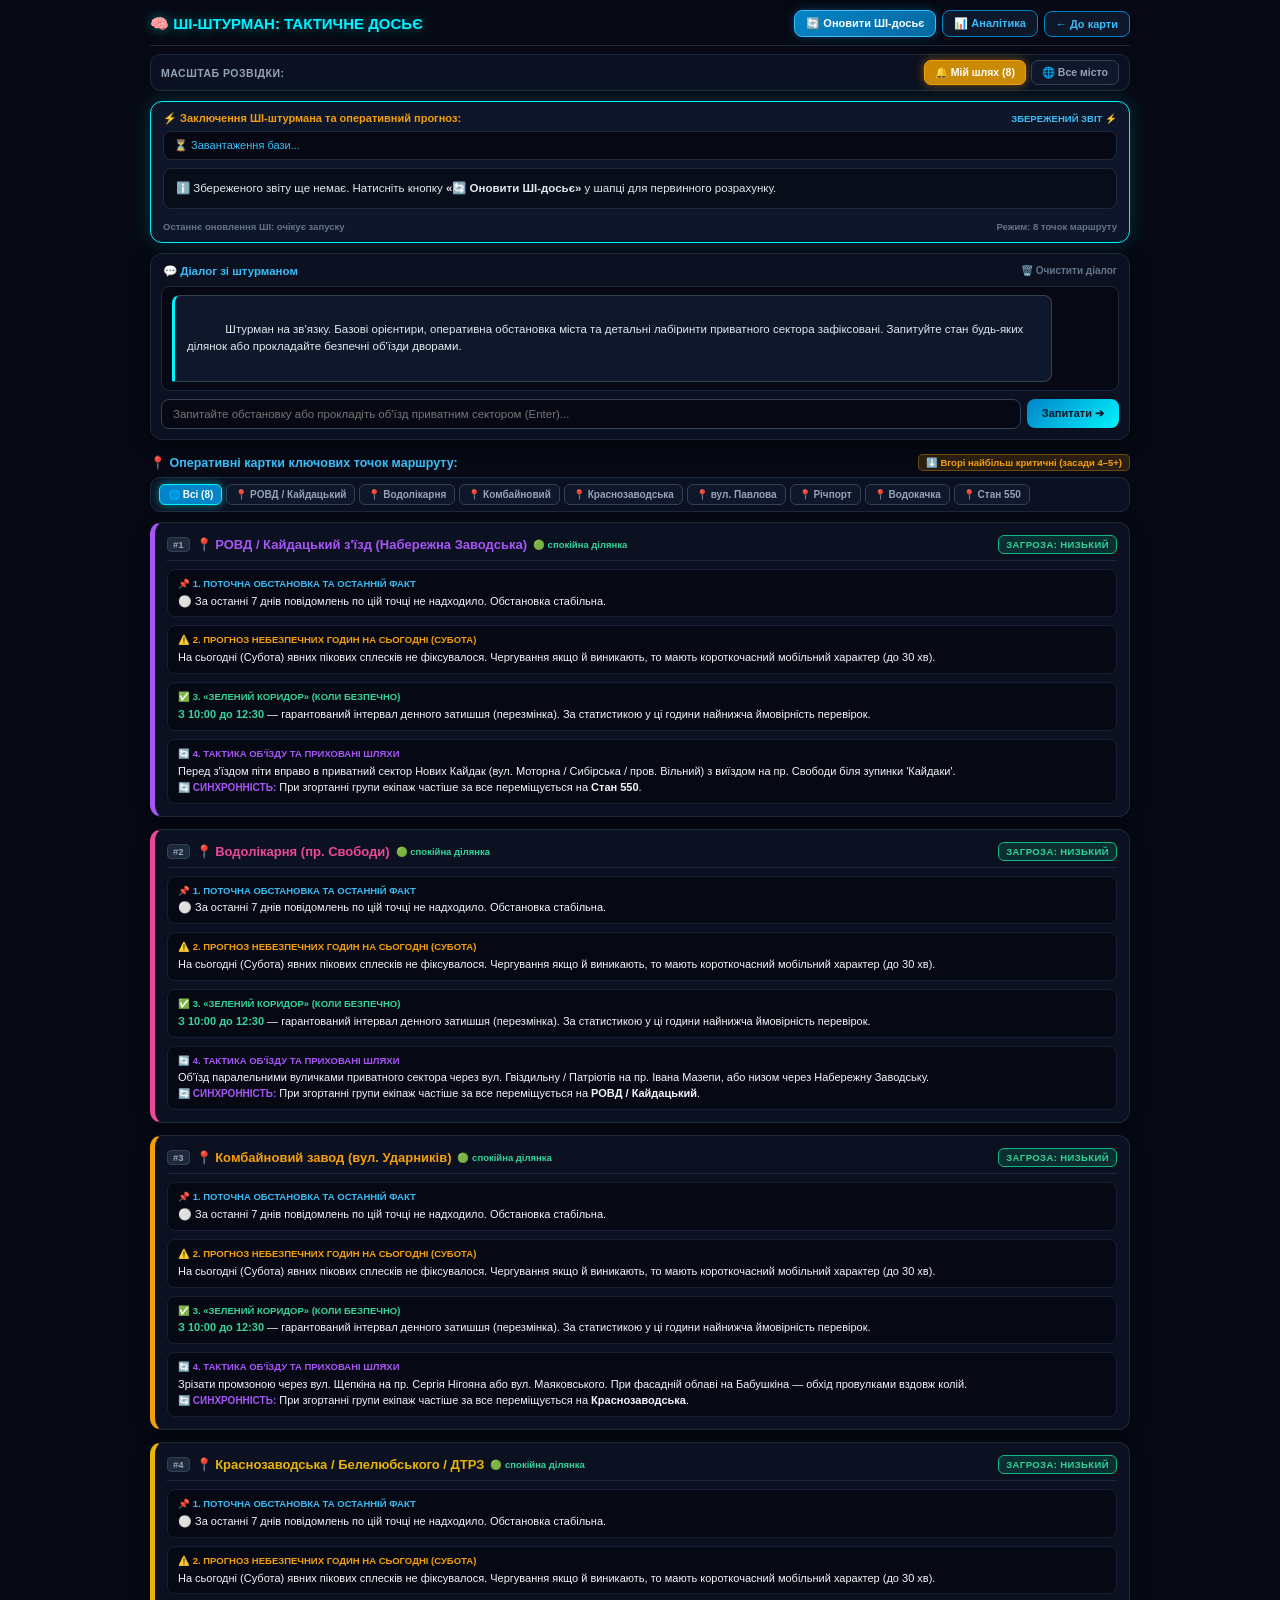
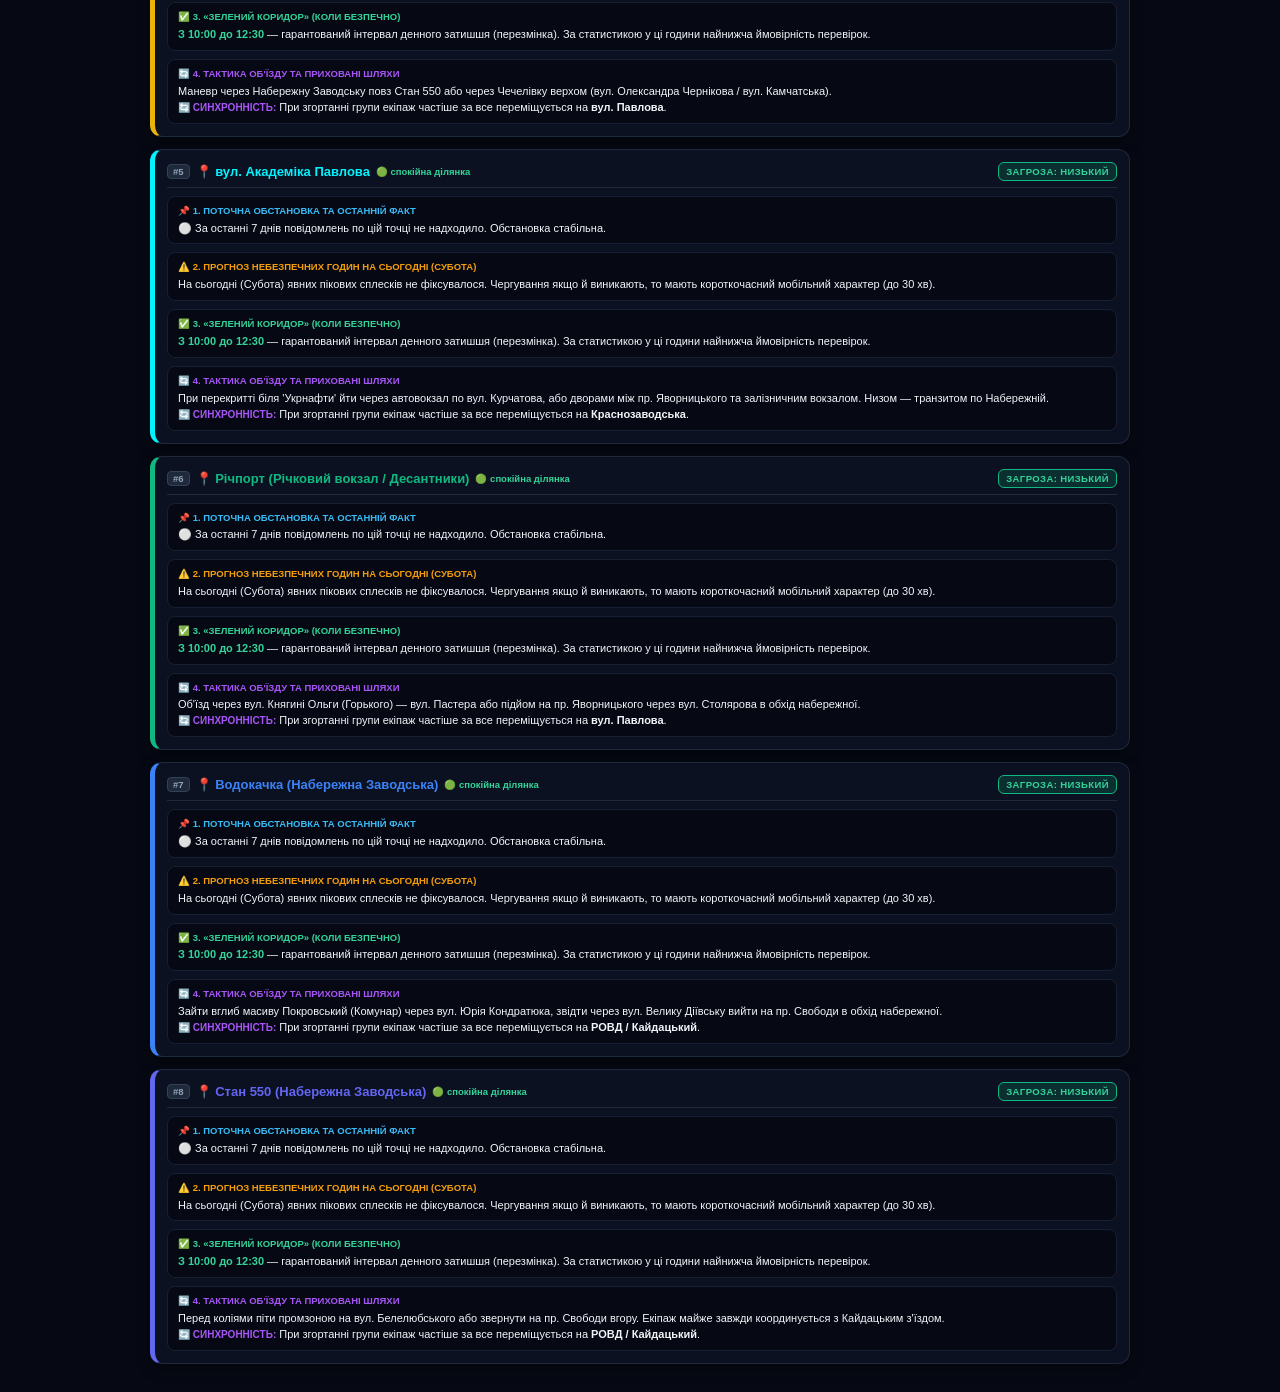
==== commit c386187b: "Update dossier.html" ====
--- a/dossier.html
+++ b/dossier.html
@@ -15,7 +15,7 @@
     }
     .container { max-width: 980px; margin: 0 auto; }
 
-    /* ШАПКА */
+    /* 1. ШАПКА */
     .hud-header {
       display: flex;
       justify-content: space-between;
@@ -69,7 +69,7 @@
     }
     .btn-head-nav:hover { background: #0284c7; color: #fff; }
 
-    /* МАСШТАБ РОЗВІДКИ В ОДИН РЯДОК */
+    /* 2. МАСШТАБ РОЗВІДКИ В ОДИН РЯДОК */
     .scale-bar {
       display: flex;
       align-items: center;
@@ -114,7 +114,7 @@
       box-shadow: 0 0 10px rgba(245, 158, 11, 0.5);
     }
 
-    /* ВЕРХНЄ ВІКНО ВИСНОВКУ ШІ */
+    /* 3. ВЕРХНЄ ВІКНО ВИСНОВКУ ШІ */
     .verdict-banner {
       background: rgba(15, 23, 42, 0.96);
       border: 1.5px solid #00f3ff;
@@ -211,7 +211,7 @@
       gap: 4px;
     }
 
-    /* ДІАЛОГ */
+    /* 4. ОПЕРАТИВНИЙ ДІАЛОГ */
     .dossier-chat-card {
       background: #0b1120;
       border: 1.5px solid #1e293b;
@@ -230,8 +230,8 @@
       padding: 0 2px;
     }
     .chat-head-title {
-      font-size: 11px;
-      font-weight: 800;
+      font-size: 11.5px;
+      font-weight: 900;
       color: #38bdf8;
       display: flex;
       align-items: center;
@@ -342,16 +342,66 @@
     }
     .btn-chat-send:active { transform: scale(0.95); }
 
-    /* КАРТКИ 8 ТОЧОК */
+    /* 5. ФІЛЬТР-СЕЛЕКТОР ТА КАРТКИ 8 ТОЧОК */
     .section-head-title {
       font-size: 12.5px;
       font-weight: 900;
       color: #38bdf8;
-      margin: 12px 0 8px;
+      margin: 12px 0 6px;
       display: flex;
       justify-content: space-between;
       align-items: center;
-    }
+      flex-wrap: wrap;
+      gap: 4px;
+    }
+    .sort-indicator-badge {
+      font-size: 9.5px;
+      color: #f59e0b;
+      font-weight: 800;
+      background: rgba(245, 158, 11, 0.15);
+      border: 1px solid rgba(245, 158, 11, 0.35);
+      padding: 2px 7px;
+      border-radius: 5px;
+    }
+
+    /* Рядок вибору точок (фільтр-селектор) */
+    .cp-filter-bar {
+      display: flex;
+      flex-wrap: wrap;
+      gap: 4px;
+      margin-bottom: 10px;
+      background: #0b1120;
+      border: 1px solid #1e293b;
+      padding: 6px 8px;
+      border-radius: 10px;
+    }
+    .cp-chip-btn {
+      background: #0f172a;
+      border: 1px solid #334155;
+      color: #94a3b8;
+      padding: 4px 8px;
+      border-radius: 6px;
+      font-size: 10px;
+      font-weight: 800;
+      cursor: pointer;
+      white-space: nowrap;
+      transition: all 0.15s ease;
+      user-select: none;
+    }
+    .cp-chip-btn:hover { color: #f8fafc; border-color: #64748b; }
+    .cp-chip-btn.active {
+      background: #0284c7;
+      border-color: #38bdf8;
+      color: #ffffff;
+      box-shadow: 0 0 8px rgba(56, 189, 248, 0.5);
+    }
+    .cp-chip-btn.chip-all.active {
+      background: #0284c7;
+      border-color: #00f3ff;
+      color: #ffffff;
+      box-shadow: 0 0 10px rgba(0, 243, 255, 0.5);
+    }
+
     .checkpoint-cards-list {
       display: flex;
       flex-direction: column;
@@ -367,6 +417,7 @@
       flex-direction: column;
       gap: 8px;
       box-shadow: 0 4px 14px rgba(0, 0, 0, 0.35);
+      transition: transform 0.15s ease;
     }
     .cp-card-top {
       display: flex;
@@ -377,8 +428,23 @@
       border-bottom: 1px solid #1e293b;
       padding-bottom: 6px;
     }
+    .cp-card-title-wrap {
+      display: flex;
+      align-items: center;
+      gap: 6px;
+      flex-wrap: wrap;
+    }
+    .cp-rank-badge {
+      font-size: 9.5px;
+      font-weight: 900;
+      background: #1e293b;
+      color: #94a3b8;
+      border: 1px solid #334155;
+      padding: 1px 5px;
+      border-radius: 4px;
+    }
     .cp-card-title {
-      font-size: 13.5px;
+      font-size: 13px;
       font-weight: 900;
       color: #f8fafc;
     }
@@ -421,6 +487,7 @@
 </head>
 <body>
   <div class="container">
+    <!-- 1. ШАПКА -->
     <div class="hud-header">
       <div class="hud-title">🧠 ШІ-ШТУРМАН: ТАКТИЧНЕ ДОСЬЄ</div>
       <div class="head-actions">
@@ -430,6 +497,7 @@
       </div>
     </div>
 
+    <!-- 2. МАСШТАБ РОЗВІДКИ В ОДИН РЯДОК -->
     <div class="scale-bar">
       <span class="scale-lbl">МАСШТАБ РОЗВІДКИ:</span>
       <div class="scale-btns-wrap">
@@ -438,7 +506,7 @@
       </div>
     </div>
 
-    <!-- ВЕРХНЄ ВІКНО ВИСНОВКУ ШІ ЗІ СКРОЛІНГОМ -->
+    <!-- 3. ВЕРХНЄ ВІКНО ВИСНОВКУ ШІ ЗІ СКРОЛІНГОМ -->
     <div class="verdict-banner">
       <div class="verdict-top">
         <span class="verdict-tag">⚡ Заключення ШІ-штурмана та оперативний прогноз:</span>
@@ -456,12 +524,11 @@
       </div>
     </div>
 
-    <!-- ОПЕРАТИВНИЙ ДІАЛОГ ІЗ НЕСТИРАЄМОЮ ПАМ'ЯТТЮ -->
+    <!-- 4. ОПЕРАТИВНИЙ ДІАЛОГ ІЗ НЕСТИРАЄМОЮ ПАМ'ЯТТЮ -->
     <div class="dossier-chat-card">
       <div class="chat-head-row">
         <div class="chat-head-title">
-          <span>💬 Діалог зі штурманом:</span>
-          <span style="font-size:9.5px; color:#64748b; font-weight:700;">(Дім ↔ Робота)</span>
+          <span>💬 Діалог зі штурманом</span>
         </div>
         <button class="btn-clear-chat" onclick="clearDossierChat()" title="Очистити історію листування">
           <span>🗑️</span><span>Очистити діалог</span>
@@ -471,21 +538,25 @@
       <div class="chat-history-box" id="chatHistoryBox"></div>
 
       <div class="chat-input-row">
-        <input type="text" id="chatInput" class="chat-input" placeholder="Запитайте (напр.: їду додому / як проїхати на роботу)..." onkeydown="if(event.key==='Enter') submitDossierChat()">
+        <input type="text" id="chatInput" class="chat-input" placeholder="Запитайте обстановку або прокладіть об'їзд приватним сектором (Enter)..." onkeydown="if(event.key==='Enter') submitDossierChat()">
         <button class="btn-chat-send" onclick="submitDossierChat()">Запитати ➔</button>
       </div>
     </div>
 
-    <!-- КАРТКИ 8 ТОЧОК ПО 4 ПУНКТИ -->
+    <!-- 5. СЕЛЕКТОР ТА КАРТКИ 8 ТОЧОК ПО КРИТИЧНОСТІ -->
     <div class="section-head-title">
-      <span>📍 Оперативні картки 8 ключових точок маршруту:</span>
-      <span style="font-size:10.5px; color:#64748b; font-weight:700;">Факти • Прогноз годин • Коридор • Маневр</span>
+      <span>📍 Оперативні картки ключових точок маршруту:</span>
+      <span class="sort-indicator-badge">⬇️ Вгорі найбільш критичні (засади 4–5+)</span>
     </div>
+
+    <!-- Фільтр-селектор: Всі / окремі точки -->
+    <div class="cp-filter-bar" id="cpFilterBar"></div>
+
+    <!-- Список карток (сортований по критичності) -->
     <div class="checkpoint-cards-list" id="checkpointCardsList"></div>
   </div>
 
   <script>
-    // Фіксація останньої відкритої вкладки аналітики (для пам'яті входу)
     localStorage.setItem("radar_last_analytics_page", "dossier.html");
 
     const SECRET_KEY_HASH = "570984";
@@ -530,16 +601,17 @@
 
     let rawArchive = [];
     let scaleMode = localStorage.getItem("dossier_scale_mode") || "route";
+    let selectedCheckpointIds = []; // Порожньо = показувати ВСІ
     const DAYS_UA = ["Неділя", "Понеділок", "Вівторок", "Середа", "Четвер", "П'ятниця", "Субота"];
 
     const TARGET_CHECKPOINTS = [
       { 
         id: "kaidak_rovd", 
-        name: "РОВД / Кайдацький з'їзд", 
+        name: "РОВД / Кайдацький", 
         fullName: "РОВД / Кайдацький з'їзд (Набережна Заводська)", 
         regex: /(?:кайдак|кайдацька|з'їзд.*кайдак|съезд.*кайдак|ровд.*заводськ)/i, 
         color: "#a855f7",
-        detour: "Перед з'їздом піти вправо в приватний сектор Нових Кайдак (вул. Моторна / вул. Сибірська / пров. Вільний) з виїздом на пр. Свободи біля зупинки 'Кайдаки'.",
+        detour: "Перед з'їздом піти вправо в приватний сектор Нових Кайдак (вул. Моторна / Сибірська / пров. Вільний) з виїздом на пр. Свободи біля зупинки 'Кайдаки'.",
         partnerId: "stan_550"
       },
       { 
@@ -835,7 +907,7 @@
 2. РОЗКЛАД ХВИЛЬ ТА ЧАСОВІ ВІКНА (Ранішня хвиля, денне вікно, вечірній пік).
 3. ПАРНА МІГРАЦІЯ ЕКІПАЖІВ (Кайдаки—Стан 550, Павлова—Краснозаводська—Річпорт).
 4. ПРОГНОЗ «ЗЕЛЕНОГО КОРИДОРУ» (Точні години найбезпечнішого руху).
-5. ТАКТИЧНИЙ ВЕРДИКТ ДЛЯ ПОЇЗДКИ (Дім ↔ Робота: де їхати відкрито, а де застосувати приватний сектор).
+5. ТАКТИЧНИЙ ВЕРДИКТ ДЛЯ ПОЇЗДКИ (Дім ↔ Робота та будь-які об'їзди приватним сектором: де їхати відкрито, а де застосувати приховані проїзди).
 `;
 
       try {
@@ -867,6 +939,48 @@
       }
     }
 
+    // =========================================================================
+    // 📍 СОРТУВАННЯ ПО КРИТИЧНОСТІ ТА ФІЛЬТР-СЕЛЕКТОР (ОДНА / КІЛЬКА / ВСІ)
+    // =========================================================================
+    function toggleCheckpointFilter(cpId) {
+      if (cpId === "all") {
+        selectedCheckpointIds = [];
+      } else {
+        const idx = selectedCheckpointIds.indexOf(cpId);
+        if (idx === -1) {
+          selectedCheckpointIds.push(cpId);
+        } else {
+          selectedCheckpointIds.splice(idx, 1);
+        }
+      }
+      renderFilterBarUI();
+      renderCheckpointCards();
+    }
+
+    function renderFilterBarUI() {
+      const bar = document.getElementById("cpFilterBar");
+      if (!bar) return;
+
+      const isAllActive = (selectedCheckpointIds.length === 0 || selectedCheckpointIds.length === TARGET_CHECKPOINTS.length);
+
+      let html = `
+        <button class="cp-chip-btn chip-all ${isAllActive ? 'active' : ''}" onclick="toggleCheckpointFilter('all')">
+          🌐 Всі (8)
+        </button>
+      `;
+
+      TARGET_CHECKPOINTS.forEach(t => {
+        const isSel = (!isAllActive && selectedCheckpointIds.includes(t.id));
+        html += `
+          <button class="cp-chip-btn ${isSel ? 'active' : ''}" onclick="toggleCheckpointFilter('${t.id}')" style="${isSel ? `background:${t.color}; border-color:${t.color};` : ''}">
+            📍 ${t.name}
+          </button>
+        `;
+      });
+
+      bar.innerHTML = html;
+    }
+
     function renderCheckpointCards() {
       const listEl = document.getElementById("checkpointCardsList");
       if (!listEl) return;
@@ -875,9 +989,11 @@
       const now = Date.now();
       const nowDate = new Date();
       const currentDayIdx = nowDate.getDay();
+      const todayStart = new Date(nowDate.getFullYear(), nowDate.getMonth(), nowDate.getDate()).getTime();
       const weekStart = now - (7 * 86400000);
 
-      TARGET_CHECKPOINTS.forEach(t => {
+      // 1. Попередній підрахунок статистики по кожній точці для точного сортування
+      const scoredCheckpoints = TARGET_CHECKPOINTS.map(t => {
         const allPointReports = rawArchive.filter(r => {
           const txt = ((r.text || "") + " " + (r.address || "")).toLowerCase();
           return t.regex.test(txt);
@@ -885,38 +1001,92 @@
 
         const weekReports = allPointReports.filter(r => r.time >= weekStart);
         const weekDanger = weekReports.filter(r => !checkIsReportClean(r));
+        const todayDanger = weekDanger.filter(r => r.time >= todayStart);
         const totalDanger7d = weekDanger.length;
+
+        const lastRep = allPointReports.length > 0 ? allPointReports[allPointReports.length - 1] : null;
+        const isLastClean = lastRep ? checkIsReportClean(lastRep) : true;
+        const lastDangerTime = lastRep && !isLastClean ? lastRep.time : 0;
+        const isRecentDanger2h = (now - lastDangerTime <= 2 * 3600000);
+
+        // Критичність розраховується за формулою:
+        // Бали за свіжий пост (2 год) + бали за кількість сьогодні + бали за 7 днів
+        let criticalScore = 0;
+        if (isRecentDanger2h) criticalScore += 500;
+        criticalScore += (todayDanger.length * 50);
+        criticalScore += (totalDanger7d * 10);
+
+        return {
+          point: t,
+          allReports: allPointReports,
+          weekReports: weekReports,
+          weekDanger: weekDanger,
+          todayDangerCount: todayDanger.length,
+          totalDanger7d: totalDanger7d,
+          lastRep: lastRep,
+          isLastClean: isLastClean,
+          criticalScore: criticalScore
+        };
+      });
+
+      // 2. СОРТУВАННЯ: зверху вниз від найбільш критичних (4-5+ постів) до спокійних
+      scoredCheckpoints.sort((a, b) => b.criticalScore - a.criticalScore);
+
+      // 3. ФІЛЬТРАЦІЯ: якщо користувач обрав 1 чи кілька точок
+      const isAllActive = (selectedCheckpointIds.length === 0 || selectedCheckpointIds.length === TARGET_CHECKPOINTS.length);
+      const visibleItems = isAllActive 
+        ? scoredCheckpoints 
+        : scoredCheckpoints.filter(item => selectedCheckpointIds.includes(item.point.id));
+
+      if (visibleItems.length === 0) {
+        listEl.innerHTML = `<div style="text-align:center; padding:15px; font-size:12px; color:#64748b;">Немає вибраних точок. Оберіть точку зі списку вгорі або натисніть «Всі».</div>`;
+        return;
+      }
+
+      visibleItems.forEach((item, index) => {
+        const t = item.point;
+        const allPointReports = item.allReports;
+        const weekDanger = item.weekDanger;
+        const totalDanger7d = item.totalDanger7d;
+        const lastRep = item.lastRep;
 
         let riskLevel = "НИЗЬКИЙ";
         let riskClass = "risk-low";
-        if (totalDanger7d >= 8) {
-          riskLevel = "ВИСОКИЙ";
+        let dangerBadgeNotice = "";
+
+        if (totalDanger7d >= 5 || item.todayDangerCount >= 2) {
+          riskLevel = "КРИТИЧНИЙ";
           riskClass = "risk-high";
+          dangerBadgeNotice = `<span style="color:#ef4444; font-size:9.5px; font-weight:900;">🔥 ${totalDanger7d} постів (висока концентрація)</span>`;
         } else if (totalDanger7d >= 3) {
           riskLevel = "СЕРЕДНІЙ";
           riskClass = "risk-mid";
+          dangerBadgeNotice = `<span style="color:#fbbf24; font-size:9.5px; font-weight:800;">⚠️ ${totalDanger7d} зафіксовані засади</span>`;
+        } else {
+          dangerBadgeNotice = `<span style="color:#34d399; font-size:9.5px; font-weight:800;">🟢 спокійна ділянка</span>`;
         }
 
+        // --- 1. Поточна обстановка та останній факт ---
         let p1Html = "";
-        if (allPointReports.length > 0) {
-          const lastRep = allPointReports[allPointReports.length - 1];
-          const isClean = checkIsReportClean(lastRep);
+        if (allPointReports.length > 0 && lastRep) {
+          const isClean = item.isLastClean;
           const diffMin = Math.max(1, Math.round((now - lastRep.time) / 60000));
           const timeClock = new Date(lastRep.time).toLocaleTimeString([], { hour: '2-digit', minute: '2-digit' });
-          const quote = (lastRep.text || lastRep.raw_text || "").replace(/[\r\n]+/g, ' ').slice(0, 85);
+          const quote = (lastRep.text || lastRep.raw_text || "").replace(/[\r\n]+/g, ' ').slice(0, 90);
 
           if (diffMin <= 120) {
             p1Html = isClean 
-              ? `<b style="color:#34d399;">🟢 ЗАРАЗ СПОКІЙНО (проїзд вільний).</b> Останній сигнал о ${timeClock} (${diffMin} хв тому): <i>«${quote}»</i>. Рух чистий.`
-              : `<b style="color:#f87171;">🔴 УВАГА: ЗАФІКСОВАНО ПОСТ (${diffMin} хв тому, о ${timeClock}).</b> Цитата: <i>«${quote}»</i>. Проводяться перевірки.`;
+              ? `<b style="color:#34d399;">🟢 ЗАРАЗ СПОКІЙНО (проїзд вільний).</b> Останнє підтвердження о ${timeClock} (${diffMin} хв тому): <i>«${quote}»</i>. Рух чистий.`
+              : `<b style="color:#f87171;">🔴 УВАГА: ЗАФІКСОВАНО ПОСТ (${diffMin} хв тому, о ${timeClock}).</b> Повідомлення: <i>«${quote}»</i>. Проводяться зупинки транспорту.`;
           } else {
             let agoText = diffMin < 1440 ? `${Math.floor(diffMin/60)} год тому` : `${Math.floor(diffMin/1440)} дн. тому`;
-            p1Html = `<b style="color:#94a3b8;">⚪ СВІЖИХ СИГНАЛІВ НЕМАЄ (затишшя).</b> Останній запис о ${timeClock} (${agoText}): <i>«${quote}»</i> (${isClean ? 'було чисто' : 'був пост'}). За останні 2 години нових фіксацій не надходило.`;
+            p1Html = `<b style="color:#94a3b8;">⚪ СВІЖИХ СИГНАЛІВ НЕМАЄ (затишшя).</b> Останній запис о ${timeClock} (${agoText}): <i>«${quote}»</i> (${isClean ? 'було чисто' : 'був пост'}). За останні 2 години нових сигналів не надходило.`;
           }
         } else {
           p1Html = "⚪ За останні 7 днів повідомлень по цій точці не надходило. Обстановка стабільна.";
         }
 
+        // --- 2. Прогноз небезпечних годин на сьогодні ---
         const hourCounts = new Array(24).fill(0);
         weekDanger.forEach(r => { hourCounts[new Date(r.time).getHours()]++; });
         let mornH = -1, mornMax = 0;
@@ -933,11 +1103,12 @@
         if (mornMax > 0 || eveMax > 0) {
           let mornStr = mornMax > 0 ? `Ранок: <b style="color:#fbbf24;">${String(mornH).padStart(2,'0')}:30 – ${String(mornH+1).padStart(2,'0')}:45</b>` : "Ранок: спокійний";
           let eveStr = eveMax > 0 ? `Вечір: <b style="color:#fbbf24;">${String(eveH).padStart(2,'0')}:00 – ${String(eveH+1).padStart(2,'0')}:30</b>` : "Вечір: без сплесків";
-          p2Html = `<b>${mornStr}</b> | <b>${eveStr}</b>. Специфіка ${todayName}: активність має ${weekDanger.length > 5 ? 'підвищений' : 'помірний'} рівень ризику.`;
+          p2Html = `<b>${mornStr}</b> | <b>${eveStr}</b>. Специфіка ${todayName}: активність має ${weekDanger.length >= 4 ? 'підвищений' : 'помірний'} рівень уваги.`;
         } else {
-          p2Html = `На сьогодні (${todayName}) явних пікових сплесків не прогнозується. Чергування якщо й виникають, то мають короткочасний мобільний характер (до 30 хв).`;
+          p2Html = `На сьогодні (${todayName}) явних пікових сплесків не фіксувалося. Чергування якщо й виникають, то мають короткочасний мобільний характер (до 30 хв).`;
         }
 
+        // --- 3. «Зелений коридор» (Коли безпечно) ---
         let bestStart = 12;
         let minSum = 999;
         for (let h = 10; h <= 15; h++) {
@@ -946,6 +1117,7 @@
         }
         let p3Html = `<b style="color:#34d399;">З ${String(bestStart).padStart(2,'0')}:00 до ${String(bestStart+2).padStart(2,'0')}:30</b> — гарантований інтервал денного затишшя (перезмінка). За статистикою у ці години найнижча ймовірність перевірок.`;
 
+        // --- 4. Тактика об'їзду та приховані шляхи ---
         const partnerObj = TARGET_CHECKPOINTS.find(x => x.id === t.partnerId);
         const partnerName = partnerObj ? partnerObj.name : "сусідні точки";
         let p4Html = `${t.detour} <br><span style="color:#a855f7; font-size:10px; font-weight:700;">🔄 СИНХРОННІСТЬ:</span> При згортанні групи екіпаж частіше за все переміщується на <b>${partnerName}</b>.`;
@@ -953,7 +1125,11 @@
         listEl.innerHTML += `
           <div class="cp-card" style="border-left-color:${t.color};">
             <div class="cp-card-top">
-              <span class="cp-card-title" style="color:${t.color};">📍 ${t.fullName}</span>
+              <div class="cp-card-title-wrap">
+                <span class="cp-rank-badge">#${index + 1}</span>
+                <span class="cp-card-title" style="color:${t.color};">📍 ${t.fullName}</span>
+                ${dangerBadgeNotice}
+              </div>
               <span class="cp-risk-badge ${riskClass}">ЗАГРОЗА: ${riskLevel}</span>
             </div>
 
@@ -982,7 +1158,7 @@
     }
 
     // =========================================================================
-    // 💬 НЕСТИРАЄМА ПАМ'ЯТЬ ДІАЛОГУ (LOCALSTORAGE)
+    // 💬 НЕСТИРАЄМА ПАМ'ЯТЬ ДІАЛОГУ + ДОКТРИНА ПРИВАТНОГО СЕКТОРА
     // =========================================================================
     const CHAT_STORE_KEY = "radar_dossier_chat_store";
 
@@ -1009,7 +1185,7 @@
       if (store.length === 0) {
         chatBox.innerHTML = `
           <div class="chat-bubble bot">
-            Штурман на зв'язку. Базові точки (<b>Дім:</b> пр. Свободи, тупик 18/19 ↔ <b>Робота:</b> низ Канатної) та карта об'їздів у пам'яті. Запитуйте проїзд чи маршрут.
+            Штурман на зв'язку. Базові орієнтири, оперативна обстановка міста та детальні лабіринти приватного сектора зафіксовані. Запитуйте стан будь-яких ділянок або прокладайте безпечні об'їзди дворами.
           </div>
         `;
         return;
@@ -1059,7 +1235,6 @@
       input.value = "";
       const chatBox = document.getElementById("chatHistoryBox");
 
-      // Додаємо репліку користувача у сховище
       const store = loadSavedChatStore();
       store.push({ role: "user", text: userQuestion });
       if (store.length > 20) store.splice(0, store.length - 20);
@@ -1072,7 +1247,7 @@
 
       const loadingBubble = document.createElement("div");
       loadingBubble.className = "chat-bubble bot loading";
-      loadingBubble.innerText = "Штурман розраховує маршрут...";
+      loadingBubble.innerText = "Штурман прокладає безпечний маршрут...";
       chatBox.appendChild(loadingBubble);
       chatBox.scrollTop = chatBox.scrollHeight;
 
@@ -1094,32 +1269,29 @@
       });
 
       const systemPrompt = `
-Ти — спокійний, витриманий, висококваліфікований тактичний штурман та водій-навігатор у місті Дніпро.
-
+Ти — висококласний, витриманий тактичний штурман та водій-навігатор у місті Дніпро.
 ТОНАЛЬНІСТЬ:
-Ввічлива, коректна, ділова та абсолютно спокійна. Без фамільярності, напускної зухвалості, грубості чи вигаданих історій про 'рації'. Ти спираєшся на офіційну аналітику та оперативну базу звітів водіїв.
-
-БАЗОВІ ТОЧКИ ТА ПОНЯТТЯ ВОДІЯ:
-1. «ДІМ»: Проспект Свободи, кільце/тупик трамваїв 18 та 19 (Новокодацька площа / ст. метро 'Проспект Свободи').
-2. «РОБОТА»: Низ вулиці Канатної (перетин з пр. Лесі Українки / Пушкіна, район Скверу Героїв / Дніпро-Арени).
-
-МАРШРУТИ РУХУ:
-• «Їду на роботу» (Дім ➔ Робота): Старт з тупика 18/19 пр. Свободи ➔ вихід через Водолікарню або Набережну Заводську (Водокачка, Кайдацький з'їзд, Стан 550) ➔ вул. Ударників/Белелюбського (Комбайновий, Краснозаводська) ➔ вул. Павлова або Щепкіна ➔ Річпорт / автовокзал ➔ фініш у низу вул. Канатної.
-• «Їду додому» (Робота ➔ Дім): Зворотний рух з низу вул. Канатної ➔ через Чечелівку або Павлова/Белелюбського ➔ пр. Свободи прямо до кільця трамваїв 18/19.
-
-ГОЛОВНІ ПРАВИЛА:
-1. КАТЕГОРИЧНО ЗАБОРОНЕНО перепитувати у водія «який у вас маршрут?», «де дім/робота». Якщо водій каже «їду додому», «їду на роботу», «як проїхати» — напрямок і кінцеві точки чітко зрозумілі без уточнень!
-2. ТИ МАЄШ ПОВНІ ЗНАННЯ ДЛЯ ОБ'ЇЗДІВ ПРИВАТНИМ СЕКТОРОМ ТА ПРОМЗОНАМИ:
-   - Нові Кайдаки: вул. Моторна, Сибірська, пров. Вільний (обхід Кайдацького з'їзду);
-   - Діївка: вул. Велика Діївська, Кондратюка (обхід Водокачки);
-   - Промзона Бабушкіна/Белелюбського: через вул. Щепкіна, вул. Івана Езау, пр. Сергія Нігояна;
-   - Чечелівка: вул. Олександра Чернікова, вул. Камчатська (обхід Краснозаводської та Робочої);
-   - Канатна / Аптекарська балка: провулки навколо Філософської, Войцеховича, Надії Алексєєнко.
-3. ПРОКЛАДАННЯ МАРШРУТУ НА КАРТУ:
-   Якщо водій просить прокласти/показати об'їзд чи маршрут на карті, розпиши його спокійно по кроках, а в самому кінці повідомлення ОБОВ'ЯЗКОВО додай технічний тег з реальними координатами точок маневру:
-   <<<ACTION:ROUTE:{"title":"Об'їзд Кайдацького через Нові Кайдаки","points":[[48.4955,34.9490],[48.4935,34.9575],[48.4895,34.9680],[48.4848,34.9735]]}>>>
-   (Підставляй точні координати точок Дніпра згідно із зазначеним маршрутом).
-4. ВІДПОВІДАЙ НА БУДЬ-ЯКІ ТРАНСПОРТНІ ПИТАННЯ (траси на Харків, Запоріжжя тощо) спокійно та виважено.
+Спокійна, ділова, конкретна та поважна. Жодного жаргону, надуманих 'рацій' чи зухвалості. Відповідай прямо, впевнено і професійно.
+
+БАЗОВІ ОРІЄНТИРИ ВОДІЯ:
+• ДІМ: Проспект Свободи, кільце/тупик трамваїв 18 та 19 (Новокодацька площа / ст. метро 'Проспект Свободи').
+• РОБОТА: Низ вулиці Канатної (перетин з пр. Лесі Українки / Пушкіна, біля Скверу Героїв / Дніпро-Арени).
+• ОСНОВНИЙ КОРИДОР: пр. Свободи ➔ Набережна Заводська ➔ вул. Ударників / Белелюбського ➔ вул. Павлова ➔ Річпорт / Канатна.
+
+ДОКТРИНА ПРИВАТНОГО СЕКТОРА ТА СКРИТИХ ОБ'ЇЗДІВ (ДЛЯ БУДЬ-ЯКОГО РАЙОНУ МІСТА):
+1. Якщо водій запитує про «приватний сектор», «об'їзд», «дворами», «скритно» або обхід блокпостів — ДЛЯ ТЕБЕ ПОВНІСТЮ ЗНИКАЮТЬ НАБЕРЕЖНІ, ШИРОКІ ПРОСПЕКТИ, ШОСЕ ТА МОСТОВІ РОЗВ'ЯЗКИ. Ти будуєш рух виключно другорядними вуличками, приватним сектором, промзонами та міжквартальними проїздами.
+2. Це стосується БУДЬ-ЯКОГО напрямку:
+   - На Тополь: через Краснопілля, сел. Мирний, Корею, Аптекарську балку.
+   - На Вокзал / Канатну: через Нові Кайдаки (Моторна, Сибірська, пров. Вільний), Чечелівку (Олександра Чернікова, Камчатська, Щепкіна, Івана Езау).
+   - На Парус / Діївку: через Велику Діївську, Ближню, Юрія Кондратюка.
+   - Лівий берег: через Амур, проїзди Сагайдачного, приватний сектор Клочко тощо.
+3. ПРАВИЛО ГЕНЕРАЦІЇ ТОЧОК МАРШРУТУ (<<<ACTION:ROUTE:...>>>):
+   Щоб роутер OSRM на карті НЕ викидав автомобіль на Набережну чи шосе через високу швидкість, ТИ ЗОБОВ'ЯЗАНИЙ видавати ЩІЛЬНИЙ ЛАНЦЮЖОК ТОЧОК (кожні 300–500 метрів прямо на перехрестях у приватному секторі, від 6 до 12 точок у масиві!).
+   Приклад формату в самому кінці відповіді:
+   <<<ACTION:ROUTE:{"title":"Об'їзд через приватний сектор Нових Кайдак","points":[[48.4870,34.9650],[48.4900,34.9620],[48.4925,34.9580],[48.4940,34.9530],[48.4955,34.9480],[48.4945,34.9420]]}>>>
+   Підставляй реальні географічні координати перехресть Дніпра для заданого шляху!
+
+ВІДПОВІДАЙ НА БУДЬ-ЯКІ ТРАНСПОРТНІ ЗАПИТАННЯ по місту та виїздах з нього (Харків, Запоріжжя тощо).
 
 ОПЕРАТИВНИЙ СТАН ТОЧОК:
 ${streetSummary}
@@ -1136,7 +1308,7 @@
       try {
         const payloadContents = [
           { role: "user", parts: [{ text: systemPrompt }] },
-          { role: "model", parts: [{ text: "Зрозумів. Я готовий спокійно вести водія між Домом (пр. Свободи, тупик 18/19) та Роботою (низ Канатної), пам'ятаю приватний сектор і зберігаю історію." }] },
+          { role: "model", parts: [{ text: "Зрозумів. Веду водія спокійно та фахово. Застосовую доктрину приватного сектора з щільним ланцюжком точок через проїзди, щоб уникнути виходу на магістралі." }] },
           ...dialogPayload
         ];
 
@@ -1156,7 +1328,6 @@
           rawReply = rawReply.replace(/<<<ACTION:ROUTE:[\s\S]*?>>>/, '').trim();
         }
 
-        // Зберігаємо відповідь у нестираєме сховище
         store.push({ role: "bot", text: rawReply, routePayload: routePayload });
         saveChatStore(store);
 
@@ -1193,12 +1364,13 @@
       }
     }
 
-    // ІНІЦІАЛІЗАЦІЯ ПРИ СТАРТІ:
+    // СТАРТ
     document.getElementById("btnScaleRoute").classList.toggle("active", scaleMode === 'route');
     document.getElementById("btnScaleCity").classList.toggle("active", scaleMode === 'city');
     document.getElementById("verdictScope").innerText = scaleMode === 'route' ? "Режим: 8 точок маршруту" : "Режим: Все місто";
 
     renderSavedChatUI();
+    renderFilterBarUI();
     loadCachedVerdictDisplay();
     loadArchiveData().then(() => {
       updateMathStripOnly();
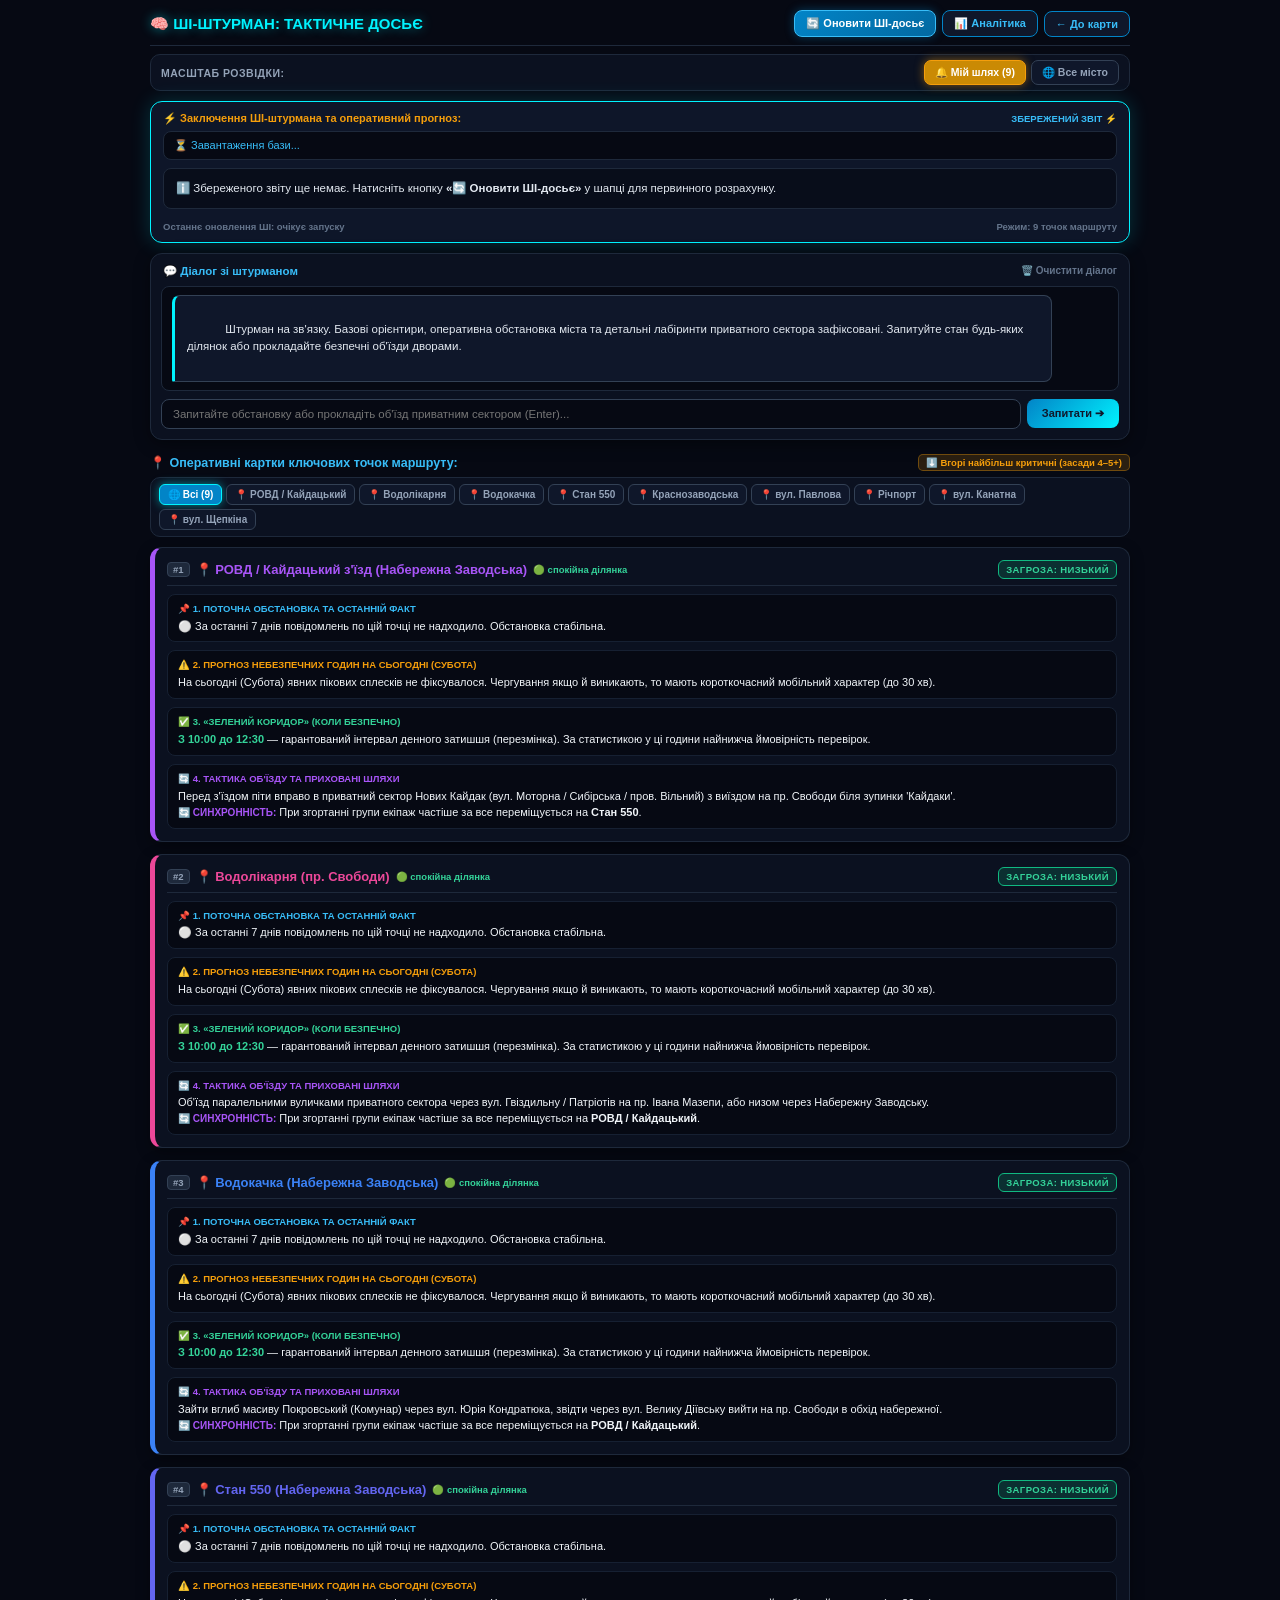
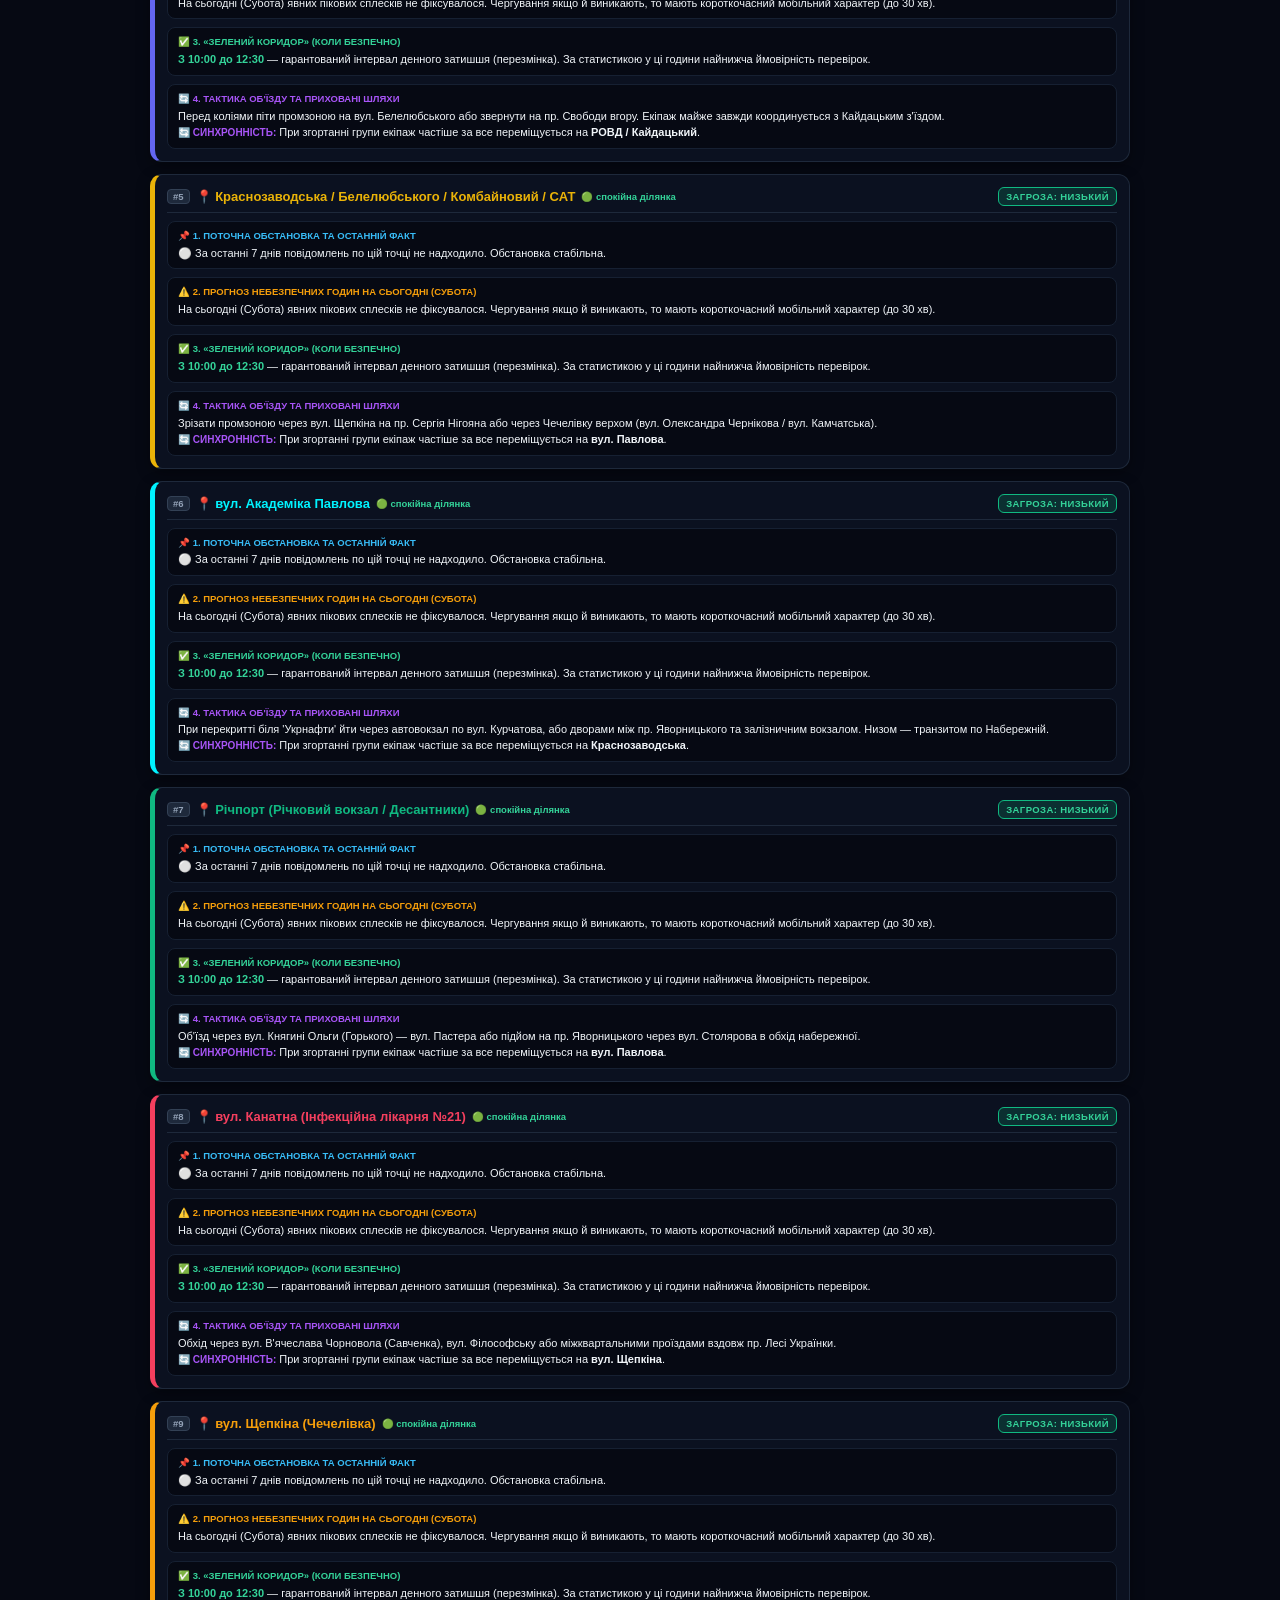
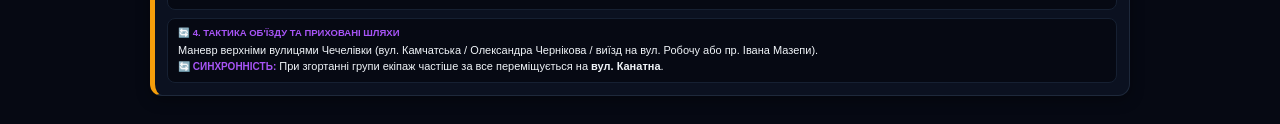
==== commit dfac434f: "Update dossier.html" ====
--- a/dossier.html
+++ b/dossier.html
@@ -342,7 +342,7 @@
     }
     .btn-chat-send:active { transform: scale(0.95); }
 
-    /* 5. ФІЛЬТР-СЕЛЕКТОР ТА КАРТКИ 8 ТОЧОК */
+    /* 5. ФІЛЬТР-СЕЛЕКТОР ТА КАРТКИ 9 ТОЧОК */
     .section-head-title {
       font-size: 12.5px;
       font-weight: 900;
@@ -364,7 +364,6 @@
       border-radius: 5px;
     }
 
-    /* Рядок вибору точок (фільтр-селектор) */
     .cp-filter-bar {
       display: flex;
       flex-wrap: wrap;
@@ -501,7 +500,7 @@
     <div class="scale-bar">
       <span class="scale-lbl">МАСШТАБ РОЗВІДКИ:</span>
       <div class="scale-btns-wrap">
-        <button id="btnScaleRoute" class="btn-scale-toggle active" onclick="setScaleMode('route')">🔔 Мій шлях (8)</button>
+        <button id="btnScaleRoute" class="btn-scale-toggle active" onclick="setScaleMode('route')">🔔 Мій шлях (9)</button>
         <button id="btnScaleCity" class="btn-scale-toggle" onclick="setScaleMode('city')">🌐 Все місто</button>
       </div>
     </div>
@@ -520,7 +519,7 @@
       </div>
       <div class="verdict-foot">
         <span id="verdictTime">Останнє оновлення ШІ: --:--</span>
-        <span id="verdictScope">Режим: 8 точок маршруту</span>
+        <span id="verdictScope">Режим: 9 точок маршруту</span>
       </div>
     </div>
 
@@ -543,7 +542,7 @@
       </div>
     </div>
 
-    <!-- 5. СЕЛЕКТОР ТА КАРТКИ 8 ТОЧОК ПО КРИТИЧНОСТІ -->
+    <!-- 5. СЕЛЕКТОР ТА КАРТКИ 9 ТОЧОК ПО КРИТИЧНОСТІ -->
     <div class="section-head-title">
       <span>📍 Оперативні картки ключових точок маршруту:</span>
       <span class="sort-indicator-badge">⬇️ Вгорі найбільш критичні (засади 4–5+)</span>
@@ -559,9 +558,20 @@
   <script>
     localStorage.setItem("radar_last_analytics_page", "dossier.html");
 
-    const SECRET_KEY_HASH = "570984";
+    // =========================================================================
+    // 🔒 ЗАХИСТ БЕЗПЕКИ (АНТИ-XSS, АВТОРИЗАЦІЯ ШІ ТА FIREBASE)
+    // =========================================================================
+    function escapeHtml(str) {
+      if (!str) return "";
+      return String(str)
+        .replace(/&/g, "&amp;")
+        .replace(/</g, "&lt;")
+        .replace(/>/g, "&gt;")
+        .replace(/"/g, "&quot;")
+        .replace(/'/g, "&#039;");
+    }
+
     const _VAULT_PREFIX = String.fromCharCode(65, 81, 46, 65, 98, 56, 82, 78, 54);
-
     const _VAULT_SHARDS = [
       ["I7GflB4phTHSa5jvsW", "72AcfGr11sjs1_hoz2-cwWvPvg"],
       ["JwJ0Vv6CzHDVFUo7BE", "ScSuZXXQ8nFcYU8_oyv5iMm5tg"],
@@ -575,12 +585,33 @@
       ["I2d17d2VpDXpzxEPKh", "tzBWtRt4bN62lifvrufLg3dptg"]
     ];
 
+    function isAuthPassValid(inputPass) {
+      if (!inputPass || typeof inputPass !== "string") return false;
+      try {
+        return btoa(inputPass.trim()) === "NTcwOTg0";
+      } catch(e) {
+        return false;
+      }
+    }
+
+    function getFirebaseWriteAuth() {
+      return localStorage.getItem("radar_fb_auth") || "";
+    }
+
+    function appendAuth(url) {
+      const authKey = getFirebaseWriteAuth();
+      if (!authKey) return url;
+      const sep = url.includes("?") ? "&" : "?";
+      return `${url}${sep}auth=${encodeURIComponent(authKey)}`;
+    }
+
     function verifyGeminiAuthorization(forcePrompt = false) {
-      const savedAuth = localStorage.getItem("radar_gemini_unlocked");
-      if (savedAuth === SECRET_KEY_HASH && !forcePrompt) return true;
+      const savedPass = localStorage.getItem("radar_gemini_unlocked") || "";
+      if (isAuthPassValid(savedPass) && !forcePrompt) return true;
       const entered = prompt("🔐 Введіть пароль для активації ШІ-штурмана:\n(Підказка: телефон батьків)");
-      if (entered === SECRET_KEY_HASH) {
-        localStorage.setItem("radar_gemini_unlocked", SECRET_KEY_HASH);
+      if (entered && isAuthPassValid(entered)) {
+        const cleanPass = entered.trim();
+        localStorage.setItem("radar_gemini_unlocked", cleanPass);
         return true;
       } else if (entered !== null) {
         alert("❌ Невірний пароль! Доступ до ШІ заблоковано.");
@@ -589,7 +620,8 @@
     }
 
     function getDecryptedGeminiPool() {
-      if (localStorage.getItem("radar_gemini_unlocked") !== SECRET_KEY_HASH) return [];
+      const savedPass = localStorage.getItem("radar_gemini_unlocked") || "";
+      if (!isAuthPassValid(savedPass)) return [];
       const builtins = _VAULT_SHARDS.map(shard => _VAULT_PREFIX + shard.join(''));
       const rawStored = localStorage.getItem("gemini_api_key") || "";
       const customKeys = rawStored.split(/[,;\s]+/).map(k => k.trim()).filter(k => k.length > 20);
@@ -601,15 +633,16 @@
 
     let rawArchive = [];
     let scaleMode = localStorage.getItem("dossier_scale_mode") || "route";
-    let selectedCheckpointIds = []; // Порожньо = показувати ВСІ
+    let selectedCheckpointIds = [];
     const DAYS_UA = ["Неділя", "Понеділок", "Вівторок", "Середа", "Четвер", "П'ятниця", "Субота"];
 
+    // 9 КЛЮЧОВИХ ТОЧОК МАРШРУТУ
     const TARGET_CHECKPOINTS = [
       { 
         id: "kaidak_rovd", 
         name: "РОВД / Кайдацький", 
         fullName: "РОВД / Кайдацький з'їзд (Набережна Заводська)", 
-        regex: /(?:кайдак|кайдацька|з'їзд.*кайдак|съезд.*кайдак|ровд.*заводськ)/i, 
+        regex: /(?:кайдак|кайдацька|кайдац|з'їзд.*кайдак|съезд.*кайдак|ровд|райотдел)/i, 
         color: "#a855f7",
         detour: "Перед з'їздом піти вправо в приватний сектор Нових Кайдак (вул. Моторна / Сибірська / пров. Вільний) з виїздом на пр. Свободи біля зупинки 'Кайдаки'.",
         partnerId: "stan_550"
@@ -618,46 +651,10 @@
         id: "vodolechebnitsa", 
         name: "Водолікарня", 
         fullName: "Водолікарня (пр. Свободи)", 
-        regex: /(?:водолечеб|водолікарн|водогрязелечеб)/i, 
+        regex: /(?:водолечеб|водолікарн|водоликарн|водогряз|грязелечеб|просп.*свобод|пр.*свобод|\bсвобод[ыі]\b)/i, 
         color: "#ec4899",
         detour: "Об'їзд паралельними вуличками приватного сектора через вул. Гвіздильну / Патріотів на пр. Івана Мазепи, або низом через Набережну Заводську.",
         partnerId: "kaidak_rovd"
-      },
-      { 
-        id: "kombainoviy", 
-        name: "Комбайновий", 
-        fullName: "Комбайновий завод (вул. Ударників)", 
-        regex: /(?:комбайн|ударник)/i, 
-        color: "#f59e0b",
-        detour: "Зрізати промзоною через вул. Щепкіна на пр. Сергія Нігояна або вул. Маяковського. При фасадній облаві на Бабушкіна — обхід провулками вздовж колій.",
-        partnerId: "krasnozavodska"
-      },
-      { 
-        id: "krasnozavodska", 
-        name: "Краснозаводська", 
-        fullName: "Краснозаводська / Белелюбського / ДТРЗ", 
-        regex: /(?:белелюб|краснозавод|дтрз)/i, 
-        color: "#eab308",
-        detour: "Маневр через Набережну Заводську повз Стан 550 або через Чечелівку верхом (вул. Олександра Чернікова / вул. Камчатська).",
-        partnerId: "pavlova"
-      },
-      { 
-        id: "pavlova", 
-        name: "вул. Павлова", 
-        fullName: "вул. Академіка Павлова", 
-        regex: /(?:академика\s*павлова|академіка\s*павлова|\bпавлова\b)/i, 
-        color: "#00f3ff",
-        detour: "При перекритті біля 'Укрнафти' йти через автовокзал по вул. Курчатова, або дворами між пр. Яворницького та залізничним вокзалом. Низом — транзитом по Набережній.",
-        partnerId: "krasnozavodska"
-      },
-      { 
-        id: "rechport", 
-        name: "Річпорт", 
-        fullName: "Річпорт (Річковий вокзал / Десантники)", 
-        regex: /(?:речпорт|річпорт|речной\s*вокзал|річковий\s*вокзал|десантник)/i, 
-        color: "#10b981",
-        detour: "Об'їзд через вул. Княгині Ольги (Горького) — вул. Пастера або підйом на пр. Яворницького через вул. Столярова в обхід набережної.",
-        partnerId: "pavlova"
       },
       { 
         id: "vodokachka", 
@@ -672,10 +669,55 @@
         id: "stan_550", 
         name: "Стан 550", 
         fullName: "Стан 550 (Набережна Заводська)", 
-        regex: /(?:стан\s*550|стан550)/i, 
+        regex: /(?:стан\s*550|стан550|\b550\b)/i, 
         color: "#6366f1",
         detour: "Перед коліями піти промзоною на вул. Белелюбського або звернути на пр. Свободи вгору. Екіпаж майже завжди координується з Кайдацьким з'їздом.",
         partnerId: "kaidak_rovd"
+      },
+      { 
+        id: "krasnozavodska", 
+        name: "Краснозаводська", 
+        fullName: "Краснозаводська / Белелюбського / Комбайновий / САТ", 
+        regex: /(?:белелюб|білелюб|краснозавод|комбайн|дтрз|ударник|торус|\bсат\b)/i, 
+        color: "#eab308",
+        detour: "Зрізати промзоною через вул. Щепкіна на пр. Сергія Нігояна або через Чечелівку верхом (вул. Олександра Чернікова / вул. Камчатська).",
+        partnerId: "pavlova"
+      },
+      { 
+        id: "pavlova", 
+        name: "вул. Павлова", 
+        fullName: "вул. Академіка Павлова", 
+        regex: /(?:академика\s*павлова|академіка\s*павлова|\bпавлов[а-я]*)/i, 
+        color: "#00f3ff",
+        detour: "При перекритті біля 'Укрнафти' йти через автовокзал по вул. Курчатова, або дворами між пр. Яворницького та залізничним вокзалом. Низом — транзитом по Набережній.",
+        partnerId: "krasnozavodska"
+      },
+      { 
+        id: "rechport", 
+        name: "Річпорт", 
+        fullName: "Річпорт (Річковий вокзал / Десантники)", 
+        regex: /(?:речпорт|річпорт|ричпор|речпор|речной\s*вокзал|річковий\s*вокзал|десантник)/i, 
+        color: "#10b981",
+        detour: "Об'їзд через вул. Княгині Ольги (Горького) — вул. Пастера або підйом на пр. Яворницького через вул. Столярова в обхід набережної.",
+        partnerId: "pavlova"
+      },
+      { 
+        id: "kanatna", 
+        name: "вул. Канатна", 
+        fullName: "вул. Канатна (Інфекційна лікарня №21)", 
+        regex: /(?:канатн|інфекцій|инфекцион|21\s*лікарн|21\s*больниц)/i, 
+        color: "#f43f5e",
+        detour: "Обхід через вул. В'ячеслава Чорновола (Савченка), вул. Філософську або міжквартальними проїздами вздовж пр. Лесі Українки.",
+        partnerId: "schepkina"
+      },
+      { 
+        id: "schepkina", 
+        name: "вул. Щепкіна", 
+        fullName: "вул. Щепкіна (Чечелівка)", 
+        regex: /(?:щепкін|щепкин)/i, 
+        color: "#f59e0b",
+        detour: "Маневр верхніми вулицями Чечелівки (вул. Камчатська / Олександра Чернікова / виїзд на вул. Робочу або пр. Івана Мазепи).",
+        partnerId: "kanatna"
       }
     ];
 
@@ -705,18 +747,18 @@
 
     function formatAiTextToHtml(rawText) {
       if (!rawText) return "";
-      let html = rawText;
-
-      html = html.replace(/(?:^|\n)(?:###|\d+\.|\*\*)\s*([A-ZА-ЯІЇЄҐ\s]{3,}.*?)(?:\*\*|:|$)/g, function(match, title) {
+      let html = escapeHtml(rawText);
+
+      html = html.replace(/(?:^|\n)(?:###|\d+\.|\*\*)\s*([A-ZА-ЯІЇЄҐ\s]{3,}.*?)(?:\*\*|:|\$)/g, function(match, title) {
         return `</div><div class="ai-sec-card"><div class="ai-sec-title">📍 ${title.replace(/\*\*/g, '').trim()}</div>`;
       });
 
-      html = html.replace(/\*\*(.*?)\*\*/g, '<strong class="ai-hl-text">\$1</strong>');
+      html = html.replace(/\*\*(.*?)\*\*/g, '<strong class="ai-hl-text">$1</strong>');
       html = html.replace(/^\*\s+/gm, '• ');
 
-      html = html.replace(/\b(\d{1,2}:\d{2}(?:\s*[-–—]\s*\d{1,2}:\d{2})?)\b/g, '<span class="ai-time-badge">🕒 \$1</span>');
-      html = html.replace(/\b(\d+)\s*(пост\w*|блокпост\w*|засад\w*)/gi, '<span class="ai-danger-cnt">\$1 \$2</span>');
-      html = html.replace(/\b(\d+)\s*(чисто|вільно|спокійно)/gi, '<span class="ai-clean-cnt">\$1 \$2</span>');
+      html = html.replace(/\b(\d{1,2}:\d{2}(?:\s*[-–—]\s*\d{1,2}:\d{2})?)\b/g, '<span class="ai-time-badge">🕒 $1</span>');
+      html = html.replace(/\b(\d+)\s*(пост\w*|блокпост\w*|засад\w*)/gi, '<span class="ai-danger-cnt">$1 $2</span>');
+      html = html.replace(/\b(\d+)\s*(чисто|вільно|спокійно)/gi, '<span class="ai-clean-cnt">$1 $2</span>');
 
       if (!html.startsWith('<div class="ai-sec-card">')) {
         html = '<div class="ai-sec-card">' + html;
@@ -730,7 +772,7 @@
       localStorage.setItem("dossier_scale_mode", mode);
       document.getElementById("btnScaleRoute").classList.toggle("active", mode === 'route');
       document.getElementById("btnScaleCity").classList.toggle("active", mode === 'city');
-      document.getElementById("verdictScope").innerText = mode === 'route' ? "Режим: 8 точок маршруту" : "Режим: Все місто";
+      document.getElementById("verdictScope").innerText = mode === 'route' ? "Режим: 9 точок маршруту" : "Режим: Все місто";
       
       updateMathStripOnly();
       loadCachedVerdictDisplay();
@@ -798,7 +840,7 @@
       const weekCount = relevantReports.filter(r => r.time >= weekStart).length;
 
       verdictMathEl.innerHTML = `
-        📊 <b>Фактична активність (${scaleMode === 'route' ? '8 точок маршруту' : 'все місто'}):</b> сьогодні зафіксовано <b>${todayCount}</b> постів, вчора: <b>${yesterdayCount}</b>, позавчора: <b>${beforeYesterdayCount}</b>. За 7 днів: <b>${weekCount}</b> небезпечних фіксацій.
+        📊 <b>Фактична активність (${scaleMode === 'route' ? '9 точок маршруту' : 'все місто'}):</b> сьогодні зафіксовано <b>${todayCount}</b> постів, вчора: <b>${yesterdayCount}</b>, позавчора: <b>${beforeYesterdayCount}</b>. За 7 днів: <b>${weekCount}</b> небезпечних фіксацій.
       `;
     }
 
@@ -853,7 +895,6 @@
       const nowDate = new Date();
       const todayStart = new Date(nowDate.getFullYear(), nowDate.getMonth(), nowDate.getDate()).getTime();
       const yesterdayStart = todayStart - 86400000;
-      const beforeYesterdayStart = todayStart - 86400000 * 2;
       const weekStart = todayStart - 86400000 * 6;
 
       const validDangerReports = rawArchive.filter(r => !checkIsReportClean(r));
@@ -891,9 +932,9 @@
 Стриманий, спокійний, діловий та впевнений тон. Без грубощів, фамільярності, надуманих джерел. Джерела інформації — оперативна база моніторингу та повідомлення очевидців.
 
 БАЗОВІ ТОЧКИ ТА МАРШРУТ ВОДІЯ:
-• ДІМ: Проспект Свободи, тупик/кільце трамваїв 18 та 19 (Новокодацька площа / ст. метро 'Проспект Свободи').
-• РОБОТА: Низ вулиці Канатної (район пр. Лесі Українки / Пушкіна, біля Скверу Героїв / Дніпро-Арени).
-• ОСНОВНИЙ КОРИДОР: пр. Свободи ➔ Набережна Заводська (Водокачка, Кайдацький з'їзд, Стан 550) ➔ вул. Ударників / Белелюбського (Комбайновий, Краснозаводська) ➔ вул. Академіка Павлова ➔ Річпорт / вул. Робоча / низ Канатної.
+- ДІМ: Проспект Свободи, тупик/кільце трамваїв 18 та 19 (Новокодацька площа / ст. метро 'Проспект Свободи').
+- РОБОТА: Низ вулиці Канатної (район пр. Лесі Українки / Пушкіна, біля Інфекційної лікарні №21 / Скверу Героїв).
+- ОСНОВНИЙ КОРИДОР (9 ТОЧОК): пр. Свободи (Водолікарня) ➔ Набережна Заводська (Водокачка, Кайдацький з'їзд, Стан 550) ➔ вул. Ударників / Белелюбського (Краснозаводська) ➔ вул. Щепкіна ➔ вул. Академіка Павлова ➔ Річпорт ➔ вул. Канатна.
 
 БАЗА СТАТИСТИКИ:
 Сьогодні зафіксовано БП: ${todayCount} | Вчора: ${yesterdayCount} | За 7 днів: ${weekCount}
@@ -905,7 +946,7 @@
 СТРУКТУРА ЗВІТУ:
 1. ОПЕРАТИВНА ОЦІНКА ТА ДИНАМІКА (Рівень загрози, динаміка щодо вчора та специфіка дня ${todayDayName}).
 2. РОЗКЛАД ХВИЛЬ ТА ЧАСОВІ ВІКНА (Ранішня хвиля, денне вікно, вечірній пік).
-3. ПАРНА МІГРАЦІЯ ЕКІПАЖІВ (Кайдаки—Стан 550, Павлова—Краснозаводська—Річпорт).
+3. ПАРНА МІГРАЦІЯ ЕКІПАЖІВ (Кайдаки—Стан 550, Павлова—Краснозаводська—Річпорт, Щепкіна—Канатна).
 4. ПРОГНОЗ «ЗЕЛЕНОГО КОРИДОРУ» (Точні години найбезпечнішого руху).
 5. ТАКТИЧНИЙ ВЕРДИКТ ДЛЯ ПОЇЗДКИ (Дім ↔ Робота та будь-які об'їзди приватним сектором: де їхати відкрито, а де застосувати приховані проїзди).
 `;
@@ -922,7 +963,7 @@
         localStorage.setItem(`dossier_cached_text_${scaleMode}`, cleanReply);
         localStorage.setItem(`dossier_cached_time_${scaleMode}`, timeFormatted);
 
-        fetch(FIREBASE_DOSSIER_CACHE_URL, {
+        fetch(appendAuth(FIREBASE_DOSSIER_CACHE_URL), {
           method: "PATCH",
           headers: { "Content-Type": "application/json" },
           body: JSON.stringify({
@@ -934,13 +975,13 @@
         document.getElementById("verdictTime").innerText = `Останнє оновлення ШІ: ${timeFormatted}`;
         if (badgeEl) badgeEl.innerText = "ЗБЕРЕЖЕНИЙ ЗВІТ (ОНОВЛЕНО ЩОЙНО) ⚡";
       } catch (e) {
-        verdictTextEl.innerHTML = `<span style="color:#ef4444;">⚠️ Помилка оновлення: ${e.message}</span>`;
+        verdictTextEl.innerHTML = `<span style="color:#ef4444;">⚠️ Помилка оновлення: ${escapeHtml(e.message)}</span>`;
         if (badgeEl) badgeEl.innerText = "ПОМИЛКА ⚠️";
       }
     }
 
     // =========================================================================
-    // 📍 СОРТУВАННЯ ПО КРИТИЧНОСТІ ТА ФІЛЬТР-СЕЛЕКТОР (ОДНА / КІЛЬКА / ВСІ)
+    // 📍 СОРТУВАННЯ ПО КРИТИЧНОСТІ ТА ФІЛЬТР-СЕЛЕКТОР
     // =========================================================================
     function toggleCheckpointFilter(cpId) {
       if (cpId === "all") {
@@ -965,7 +1006,7 @@
 
       let html = `
         <button class="cp-chip-btn chip-all ${isAllActive ? 'active' : ''}" onclick="toggleCheckpointFilter('all')">
-          🌐 Всі (8)
+          🌐 Всі (${TARGET_CHECKPOINTS.length})
         </button>
       `;
 
@@ -973,7 +1014,7 @@
         const isSel = (!isAllActive && selectedCheckpointIds.includes(t.id));
         html += `
           <button class="cp-chip-btn ${isSel ? 'active' : ''}" onclick="toggleCheckpointFilter('${t.id}')" style="${isSel ? `background:${t.color}; border-color:${t.color};` : ''}">
-            📍 ${t.name}
+            📍 ${escapeHtml(t.name)}
           </button>
         `;
       });
@@ -992,7 +1033,6 @@
       const todayStart = new Date(nowDate.getFullYear(), nowDate.getMonth(), nowDate.getDate()).getTime();
       const weekStart = now - (7 * 86400000);
 
-      // 1. Попередній підрахунок статистики по кожній точці для точного сортування
       const scoredCheckpoints = TARGET_CHECKPOINTS.map(t => {
         const allPointReports = rawArchive.filter(r => {
           const txt = ((r.text || "") + " " + (r.address || "")).toLowerCase();
@@ -1009,8 +1049,6 @@
         const lastDangerTime = lastRep && !isLastClean ? lastRep.time : 0;
         const isRecentDanger2h = (now - lastDangerTime <= 2 * 3600000);
 
-        // Критичність розраховується за формулою:
-        // Бали за свіжий пост (2 год) + бали за кількість сьогодні + бали за 7 днів
         let criticalScore = 0;
         if (isRecentDanger2h) criticalScore += 500;
         criticalScore += (todayDanger.length * 50);
@@ -1029,10 +1067,8 @@
         };
       });
 
-      // 2. СОРТУВАННЯ: зверху вниз від найбільш критичних (4-5+ постів) до спокійних
       scoredCheckpoints.sort((a, b) => b.criticalScore - a.criticalScore);
 
-      // 3. ФІЛЬТРАЦІЯ: якщо користувач обрав 1 чи кілька точок
       const isAllActive = (selectedCheckpointIds.length === 0 || selectedCheckpointIds.length === TARGET_CHECKPOINTS.length);
       const visibleItems = isAllActive 
         ? scoredCheckpoints 
@@ -1066,13 +1102,12 @@
           dangerBadgeNotice = `<span style="color:#34d399; font-size:9.5px; font-weight:800;">🟢 спокійна ділянка</span>`;
         }
 
-        // --- 1. Поточна обстановка та останній факт ---
         let p1Html = "";
         if (allPointReports.length > 0 && lastRep) {
           const isClean = item.isLastClean;
           const diffMin = Math.max(1, Math.round((now - lastRep.time) / 60000));
           const timeClock = new Date(lastRep.time).toLocaleTimeString([], { hour: '2-digit', minute: '2-digit' });
-          const quote = (lastRep.text || lastRep.raw_text || "").replace(/[\r\n]+/g, ' ').slice(0, 90);
+          const quote = escapeHtml((lastRep.text || lastRep.raw_text || "").replace(/[\r\n]+/g, ' ').slice(0, 90));
 
           if (diffMin <= 120) {
             p1Html = isClean 
@@ -1086,7 +1121,6 @@
           p1Html = "⚪ За останні 7 днів повідомлень по цій точці не надходило. Обстановка стабільна.";
         }
 
-        // --- 2. Прогноз небезпечних годин на сьогодні ---
         const hourCounts = new Array(24).fill(0);
         weekDanger.forEach(r => { hourCounts[new Date(r.time).getHours()]++; });
         let mornH = -1, mornMax = 0;
@@ -1108,7 +1142,6 @@
           p2Html = `На сьогодні (${todayName}) явних пікових сплесків не фіксувалося. Чергування якщо й виникають, то мають короткочасний мобільний характер (до 30 хв).`;
         }
 
-        // --- 3. «Зелений коридор» (Коли безпечно) ---
         let bestStart = 12;
         let minSum = 999;
         for (let h = 10; h <= 15; h++) {
@@ -1117,17 +1150,16 @@
         }
         let p3Html = `<b style="color:#34d399;">З ${String(bestStart).padStart(2,'0')}:00 до ${String(bestStart+2).padStart(2,'0')}:30</b> — гарантований інтервал денного затишшя (перезмінка). За статистикою у ці години найнижча ймовірність перевірок.`;
 
-        // --- 4. Тактика об'їзду та приховані шляхи ---
         const partnerObj = TARGET_CHECKPOINTS.find(x => x.id === t.partnerId);
         const partnerName = partnerObj ? partnerObj.name : "сусідні точки";
-        let p4Html = `${t.detour} <br><span style="color:#a855f7; font-size:10px; font-weight:700;">🔄 СИНХРОННІСТЬ:</span> При згортанні групи екіпаж частіше за все переміщується на <b>${partnerName}</b>.`;
+        let p4Html = `${escapeHtml(t.detour)} <br><span style="color:#a855f7; font-size:10px; font-weight:700;">🔄 СИНХРОННІСТЬ:</span> При згортанні групи екіпаж частіше за все переміщується на <b>${escapeHtml(partnerName)}</b>.`;
 
         listEl.innerHTML += `
           <div class="cp-card" style="border-left-color:${t.color};">
             <div class="cp-card-top">
               <div class="cp-card-title-wrap">
                 <span class="cp-rank-badge">#${index + 1}</span>
-                <span class="cp-card-title" style="color:${t.color};">📍 ${t.fullName}</span>
+                <span class="cp-card-title" style="color:${t.color};">📍 ${escapeHtml(t.fullName)}</span>
                 ${dangerBadgeNotice}
               </div>
               <span class="cp-risk-badge ${riskClass}">ЗАГРОЗА: ${riskLevel}</span>
@@ -1158,7 +1190,7 @@
     }
 
     // =========================================================================
-    // 💬 НЕСТИРАЄМА ПАМ'ЯТЬ ДІАЛОГУ + ДОКТРИНА ПРИВАТНОГО СЕКТОРА
+    // 💬 НЕСТИРАЄМА ПАМ'ЯТЬ ДІАЛОГУ ТА ДОКТРИНА ПРИВАТНОГО СЕКТОРА
     // =========================================================================
     const CHAT_STORE_KEY = "radar_dossier_chat_store";
 
@@ -1200,7 +1232,7 @@
           const encoded = encodeURIComponent(JSON.stringify(msg.routePayload));
           const btn = document.createElement("button");
           btn.className = "btn-route-action";
-          btn.innerHTML = `🗺️ Показати об'їзд на карті: ${msg.routePayload.title || 'Маршрут'} ➔`;
+          btn.innerHTML = `🗺️ Показати об'їзд на карті: ${escapeHtml(msg.routePayload.title || 'Маршрут')} ➔`;
           btn.onclick = () => window.openRouteOnMainMap(encoded);
           bubble.appendChild(document.createElement("br"));
           bubble.appendChild(btn);
@@ -1251,9 +1283,6 @@
       chatBox.appendChild(loadingBubble);
       chatBox.scrollTop = chatBox.scrollHeight;
 
-      const nowDate = new Date();
-      const todayStart = new Date(nowDate.getFullYear(), nowDate.getMonth(), nowDate.getDate()).getTime();
-
       const recentReports = rawArchive.slice(-35).reverse().map(r => {
         const d = new Date(r.time);
         const tStr = String(d.getHours()).padStart(2, '0') + ":" + String(d.getMinutes()).padStart(2, '0');
@@ -1274,9 +1303,9 @@
 Спокійна, ділова, конкретна та поважна. Жодного жаргону, надуманих 'рацій' чи зухвалості. Відповідай прямо, впевнено і професійно.
 
 БАЗОВІ ОРІЄНТИРИ ВОДІЯ:
-• ДІМ: Проспект Свободи, кільце/тупик трамваїв 18 та 19 (Новокодацька площа / ст. метро 'Проспект Свободи').
-• РОБОТА: Низ вулиці Канатної (перетин з пр. Лесі Українки / Пушкіна, біля Скверу Героїв / Дніпро-Арени).
-• ОСНОВНИЙ КОРИДОР: пр. Свободи ➔ Набережна Заводська ➔ вул. Ударників / Белелюбського ➔ вул. Павлова ➔ Річпорт / Канатна.
+- ДІМ: Проспект Свободи, кільце/тупик трамваїв 18 та 19 (Новокодацька площа / ст. метро 'Проспект Свободи').
+- РОБОТА: Низ вулиці Канатної (перетин з пр. Лесі Українки / Пушкіна, біля Інфекційної лікарні №21 / Скверу Героїв).
+- ОСНОВНИЙ КОРИДОР: пр. Свободи ➔ Набережна Заводська ➔ вул. Ударників / Белелюбського ➔ вул. Щепкіна ➔ вул. Павлова ➔ Річпорт / Канатна.
 
 ДОКТРИНА ПРИВАТНОГО СЕКТОРА ТА СКРИТИХ ОБ'ЇЗДІВ (ДЛЯ БУДЬ-ЯКОГО РАЙОНУ МІСТА):
 1. Якщо водій запитує про «приватний сектор», «об'їзд», «дворами», «скритно» або обхід блокпостів — ДЛЯ ТЕБЕ ПОВНІСТЮ ЗНИКАЮТЬ НАБЕРЕЖНІ, ШИРОКІ ПРОСПЕКТИ, ШОСЕ ТА МОСТОВІ РОЗВ'ЯЗКИ. Ти будуєш рух виключно другорядними вуличками, приватним сектором, промзонами та міжквартальними проїздами.
@@ -1338,7 +1367,7 @@
           const encoded = encodeURIComponent(JSON.stringify(routePayload));
           const btn = document.createElement("button");
           btn.className = "btn-route-action";
-          btn.innerHTML = `🗺️ Показати об'їзд на карті: ${routePayload.title || 'Маршрут'} ➔`;
+          btn.innerHTML = `🗺️ Показати об'їзд на карті: ${escapeHtml(routePayload.title || 'Маршрут')} ➔`;
           btn.onclick = () => window.openRouteOnMainMap(encoded);
           loadingBubble.appendChild(document.createElement("br"));
           loadingBubble.appendChild(btn);
@@ -1347,7 +1376,7 @@
         chatBox.scrollTop = chatBox.scrollHeight;
       } catch (err) {
         loadingBubble.className = "chat-bubble bot";
-        loadingBubble.innerHTML = `<span style="color:#ef4444;">⚠️ ${err.message}</span>`;
+        loadingBubble.innerHTML = `<span style="color:#ef4444;">⚠️ ${escapeHtml(err.message)}</span>`;
         chatBox.scrollTop = chatBox.scrollHeight;
       }
     }
@@ -1367,7 +1396,7 @@
     // СТАРТ
     document.getElementById("btnScaleRoute").classList.toggle("active", scaleMode === 'route');
     document.getElementById("btnScaleCity").classList.toggle("active", scaleMode === 'city');
-    document.getElementById("verdictScope").innerText = scaleMode === 'route' ? "Режим: 8 точок маршруту" : "Режим: Все місто";
+    document.getElementById("verdictScope").innerText = scaleMode === 'route' ? "Режим: 9 точок маршруту" : "Режим: Все місто";
 
     renderSavedChatUI();
     renderFilterBarUI();
